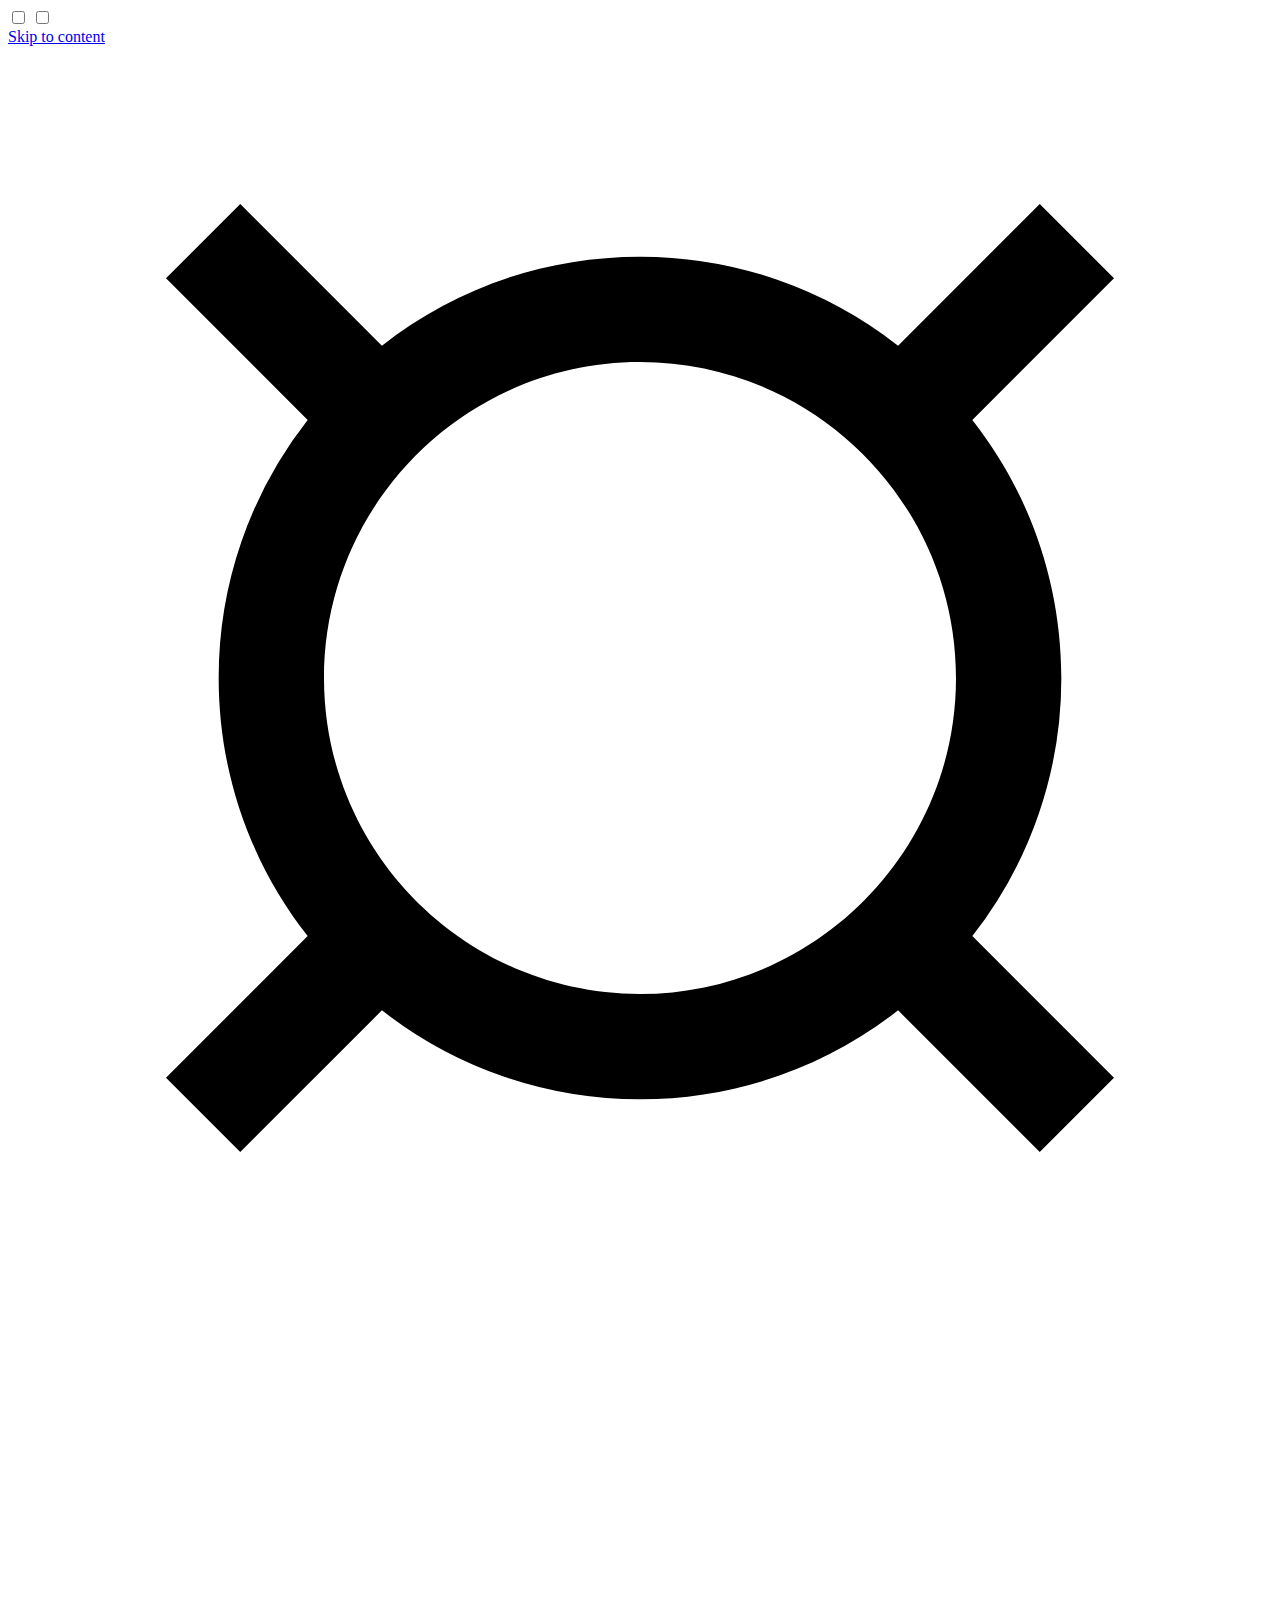
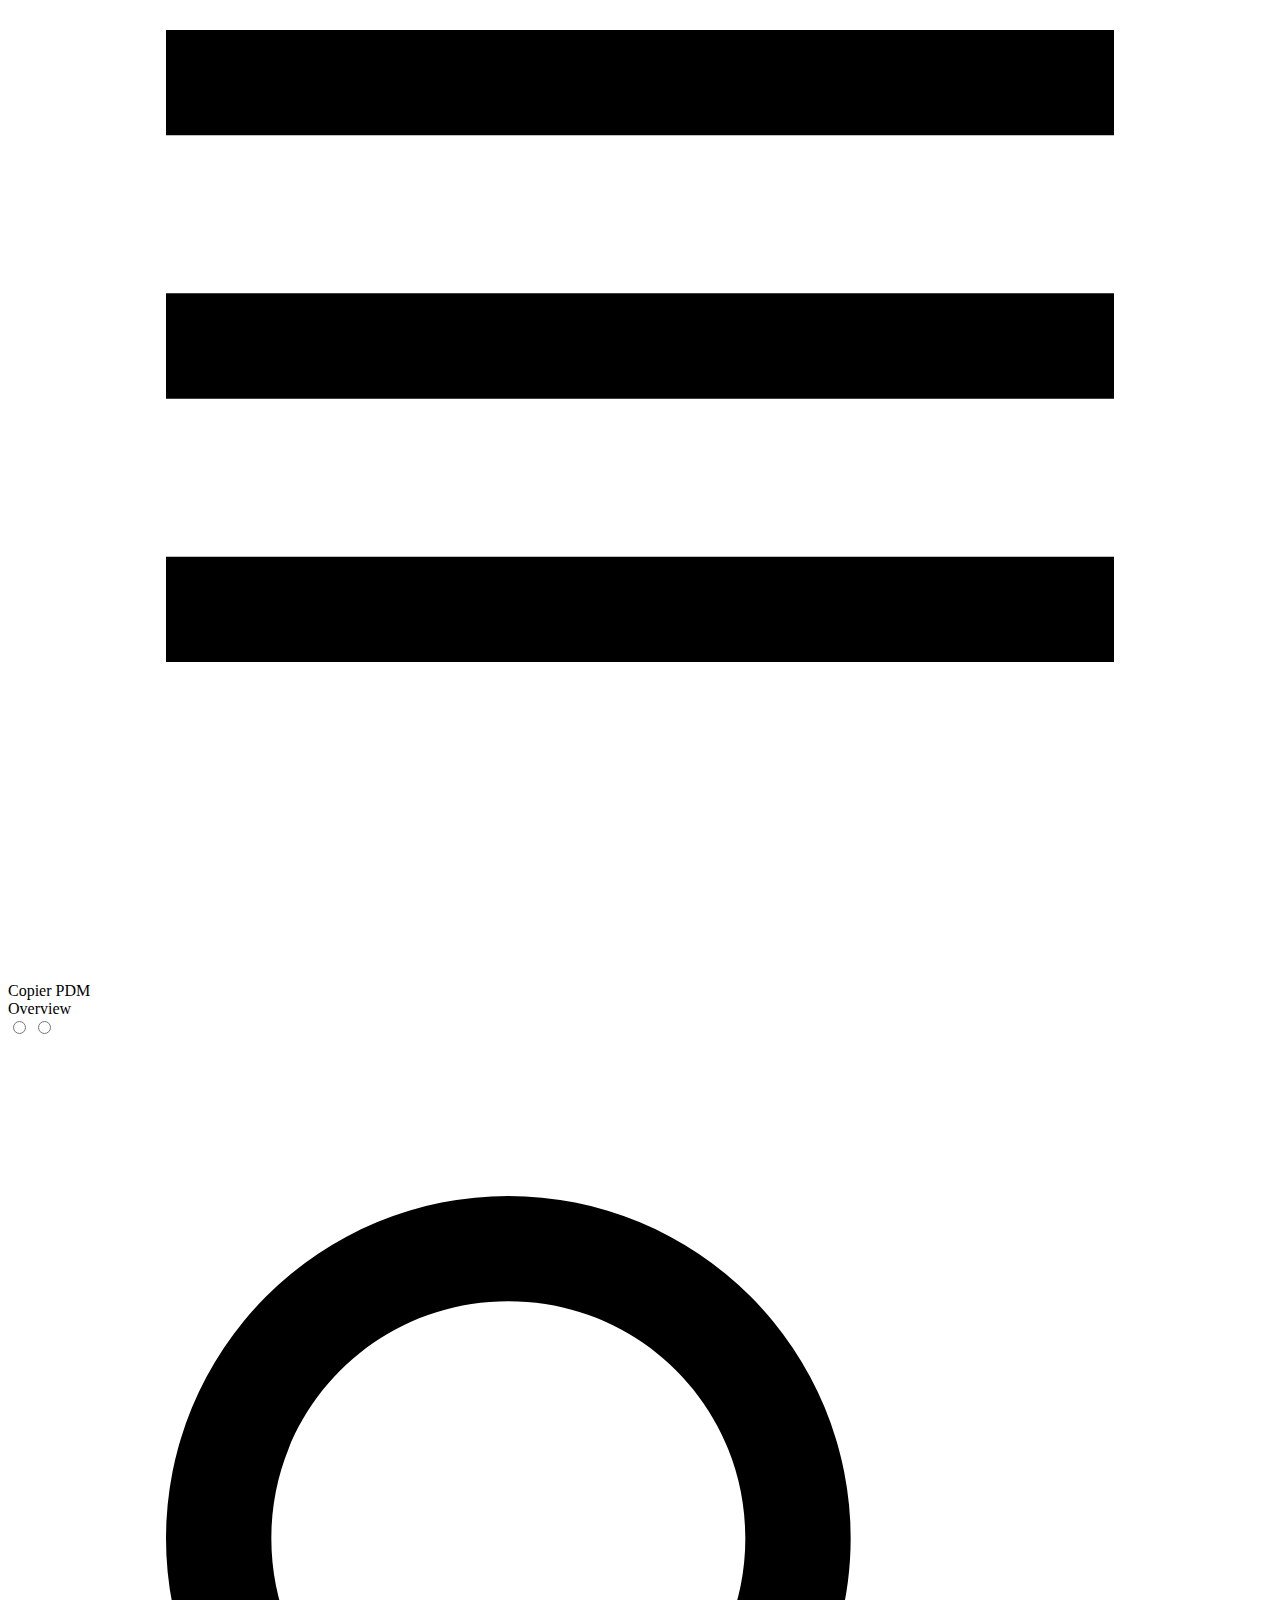
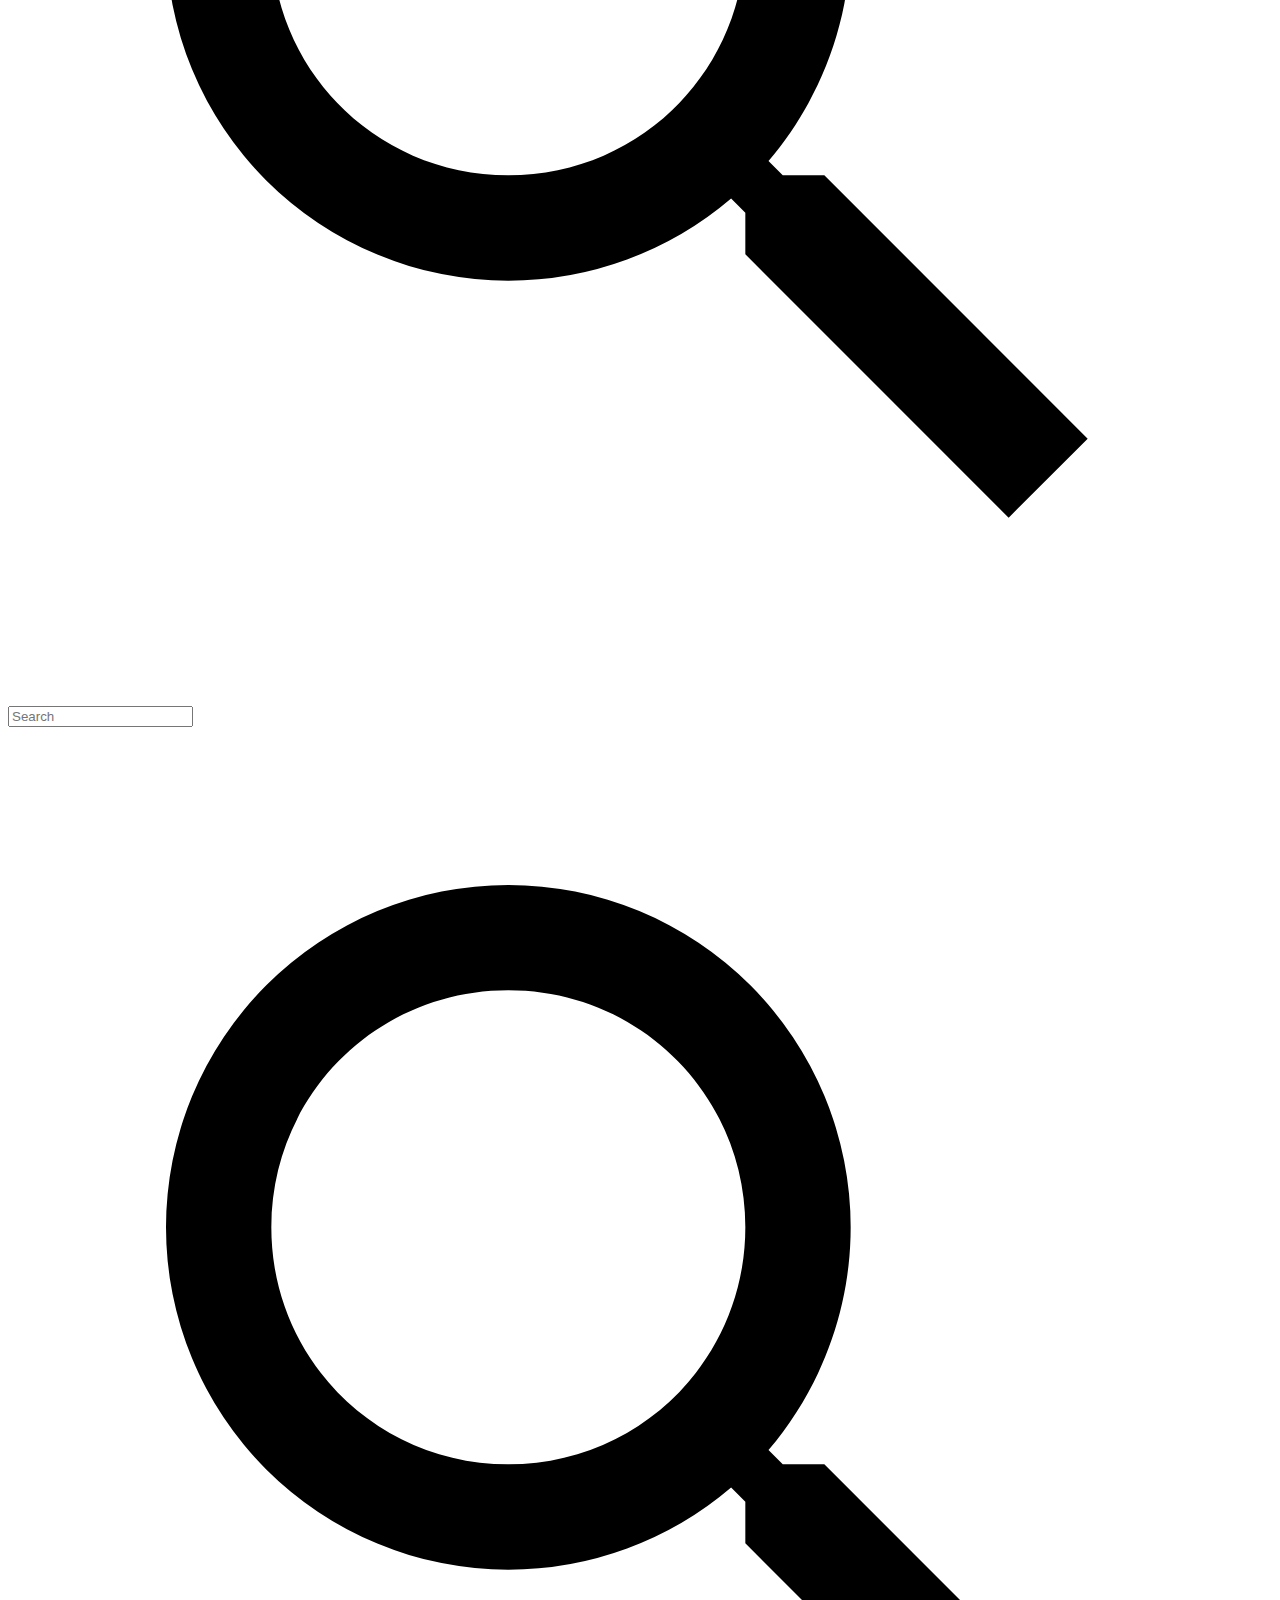
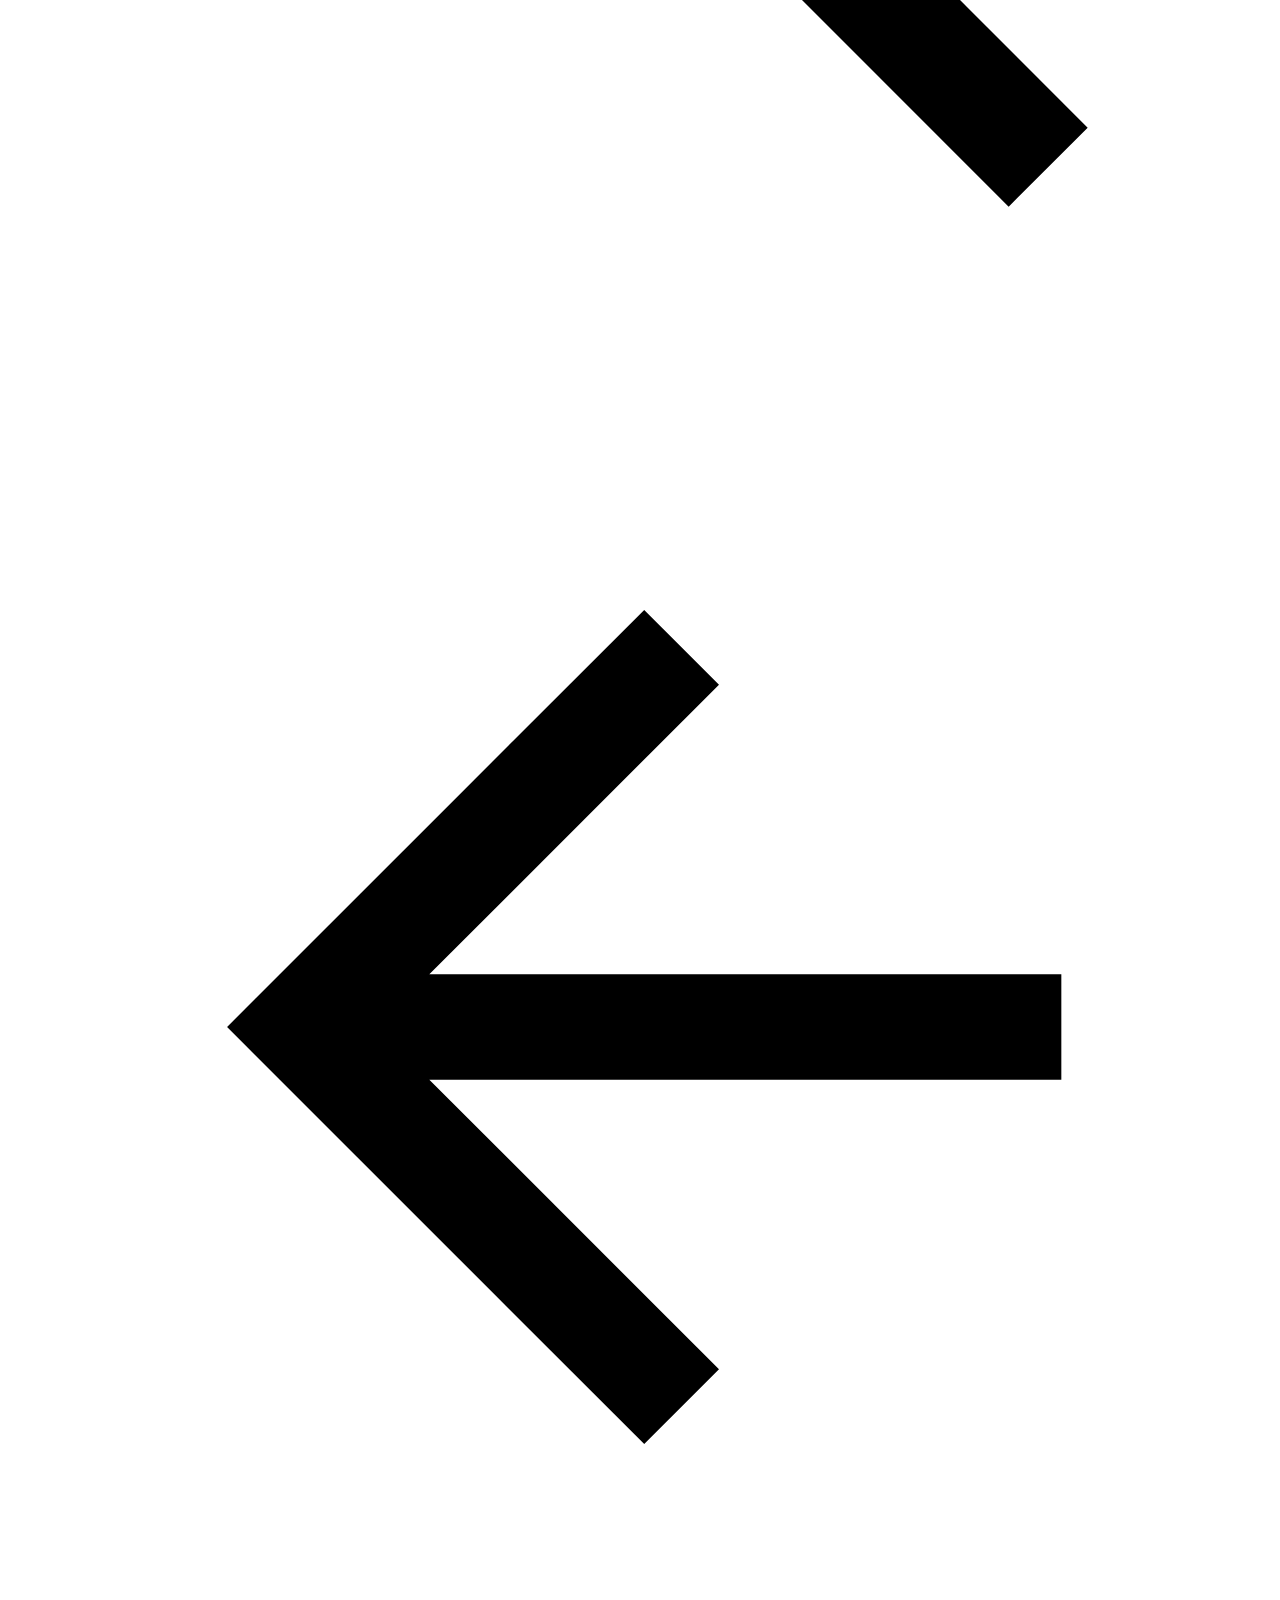
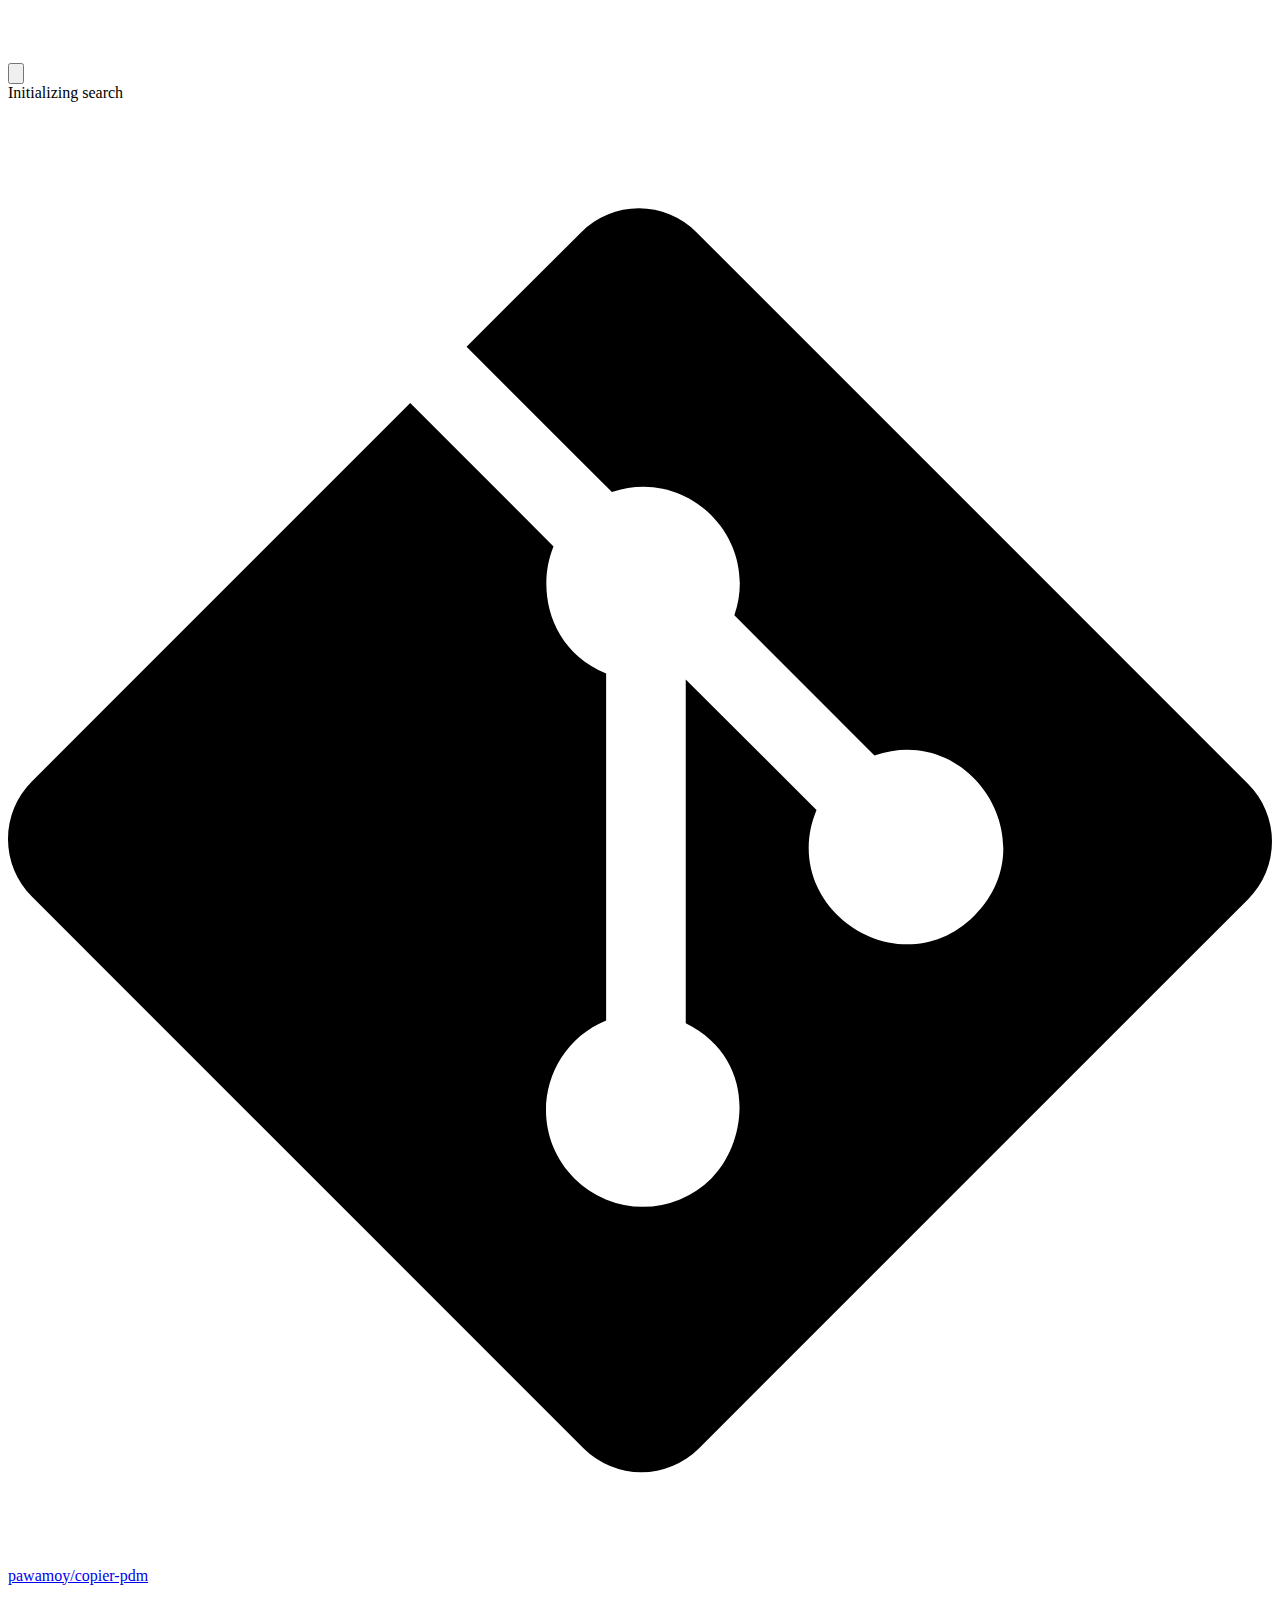
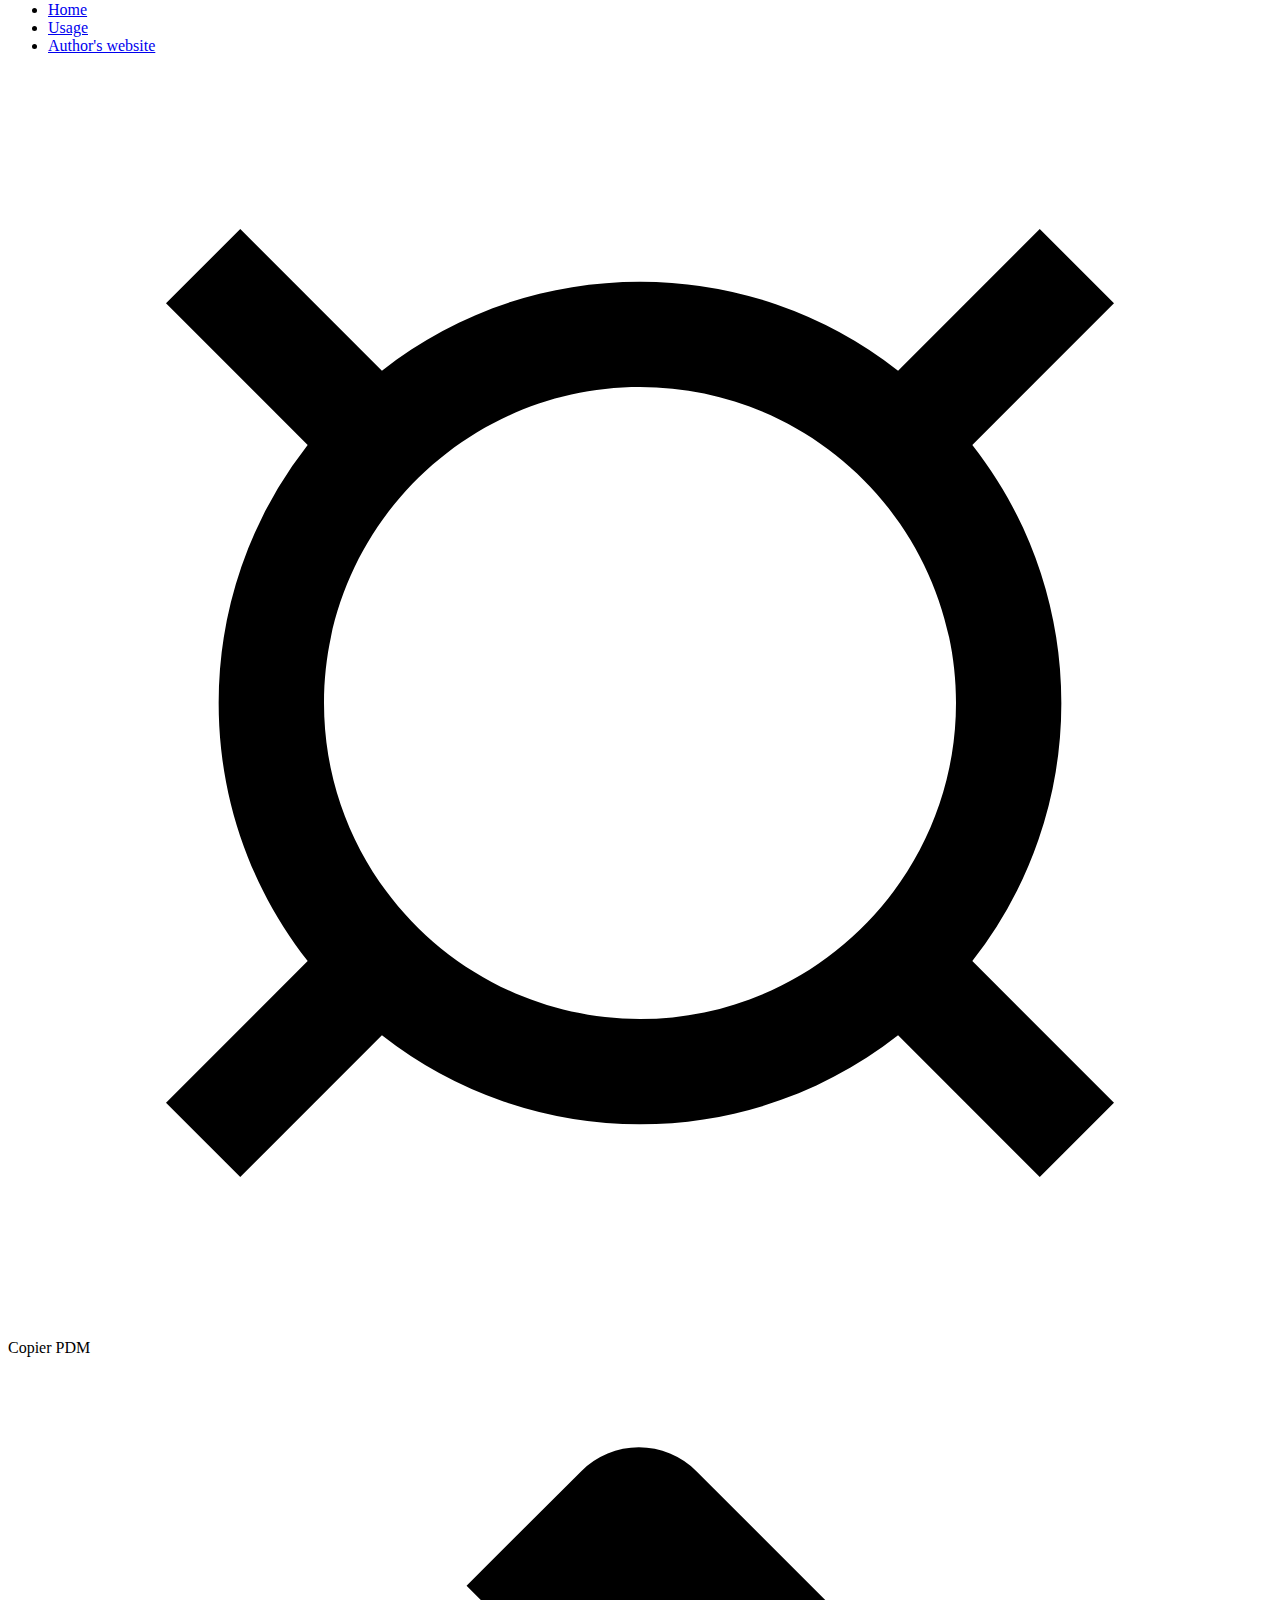
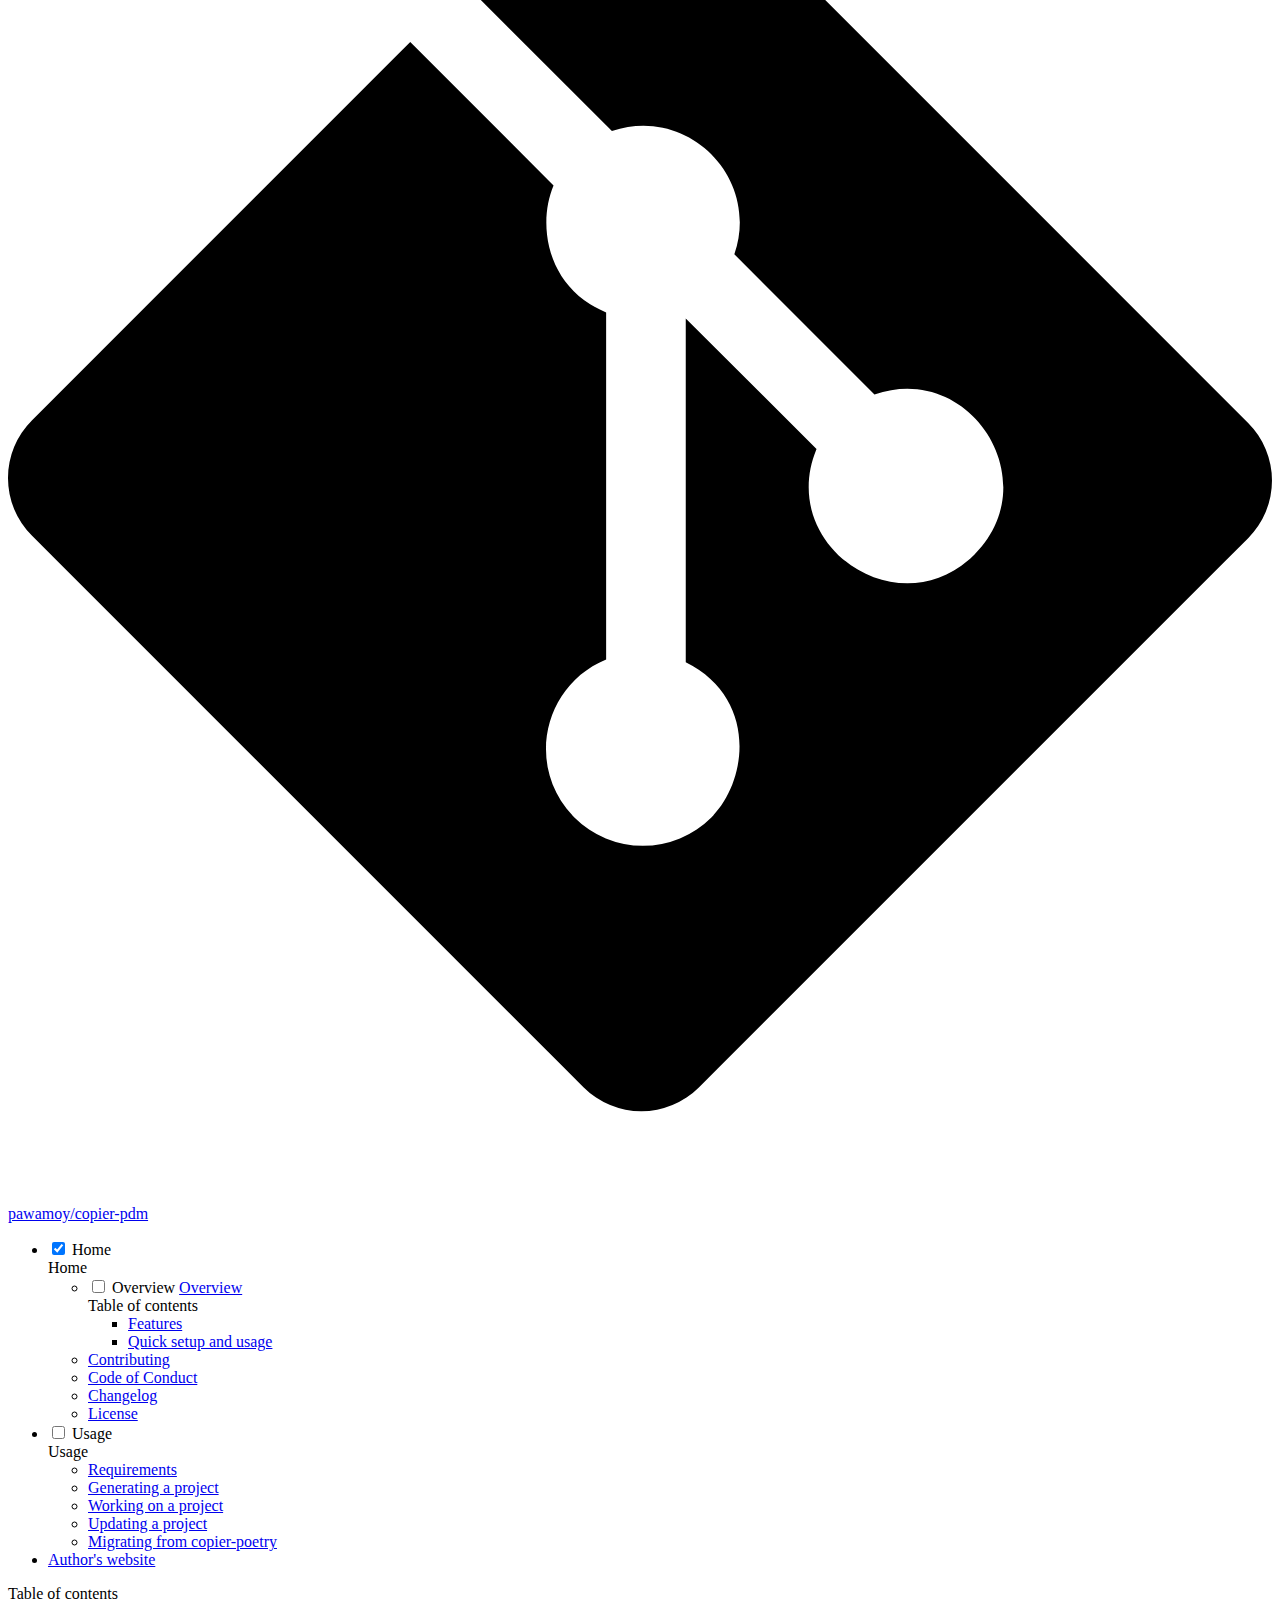
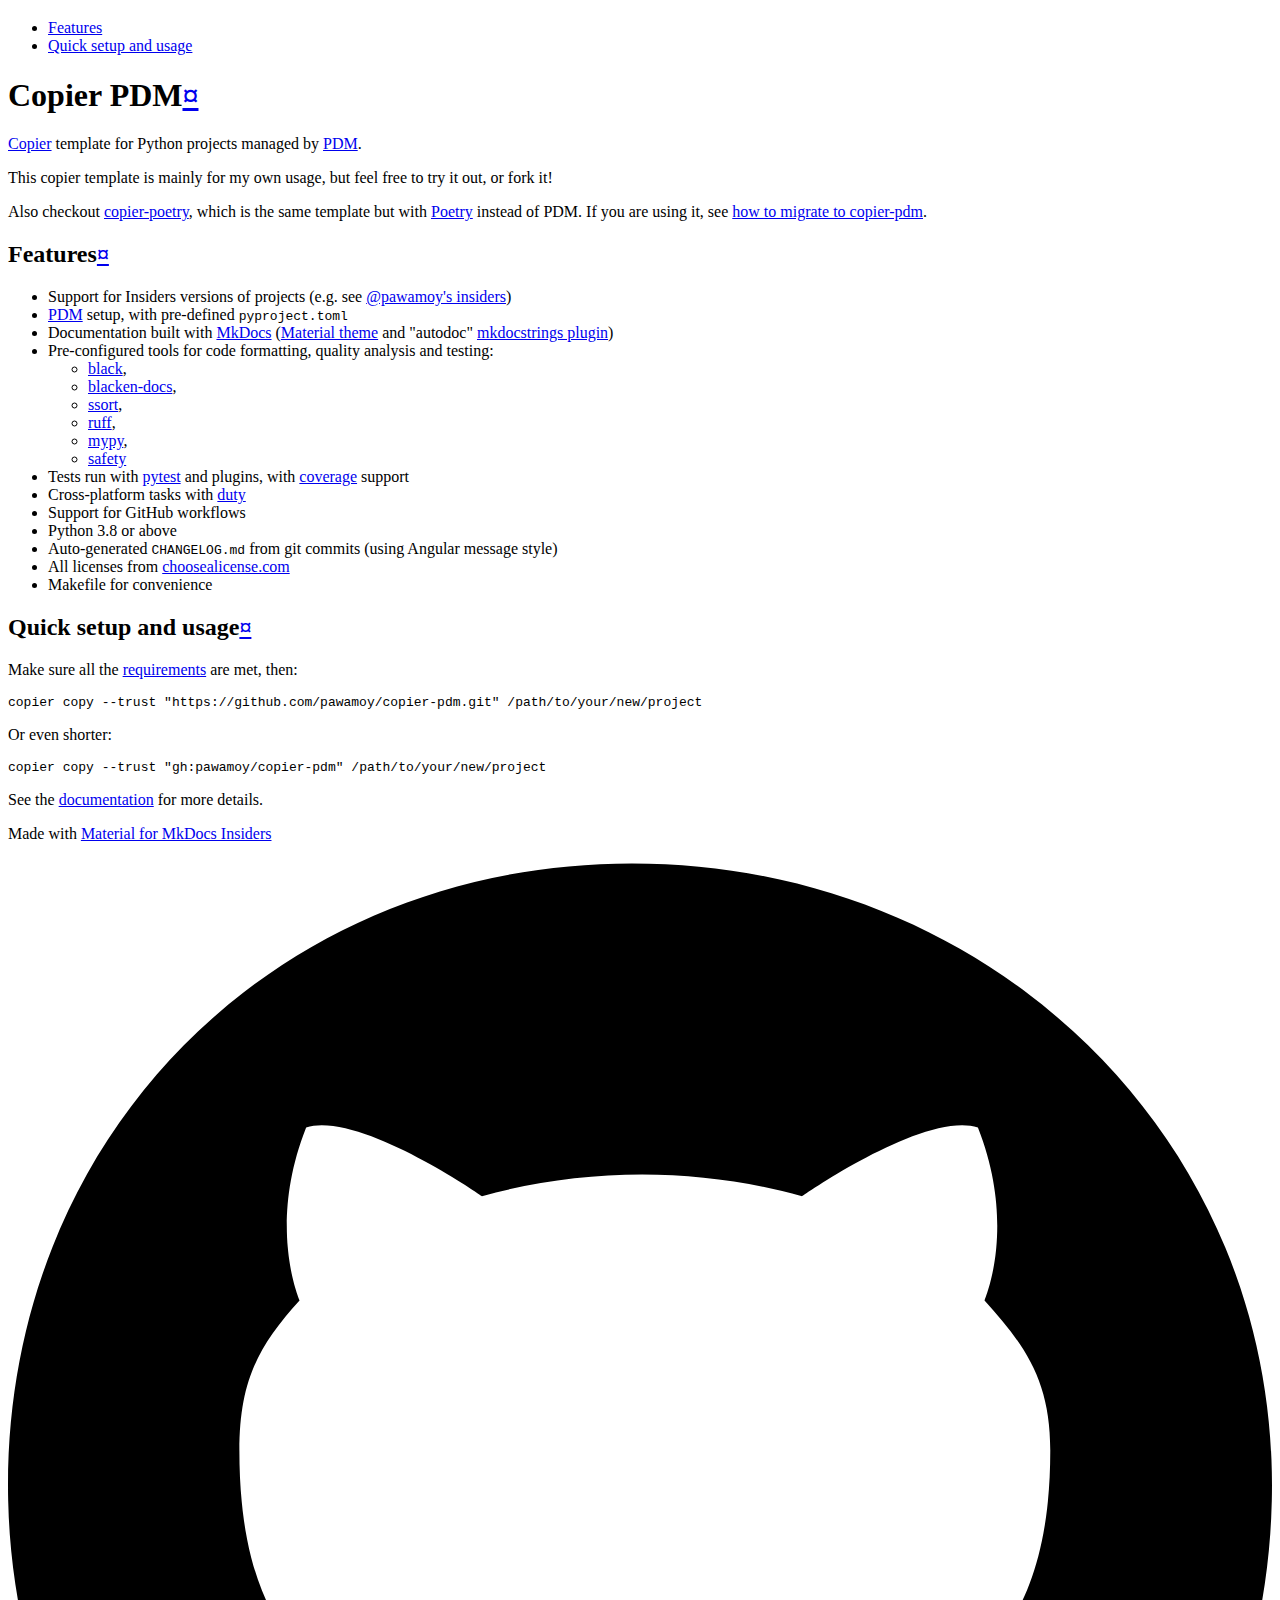
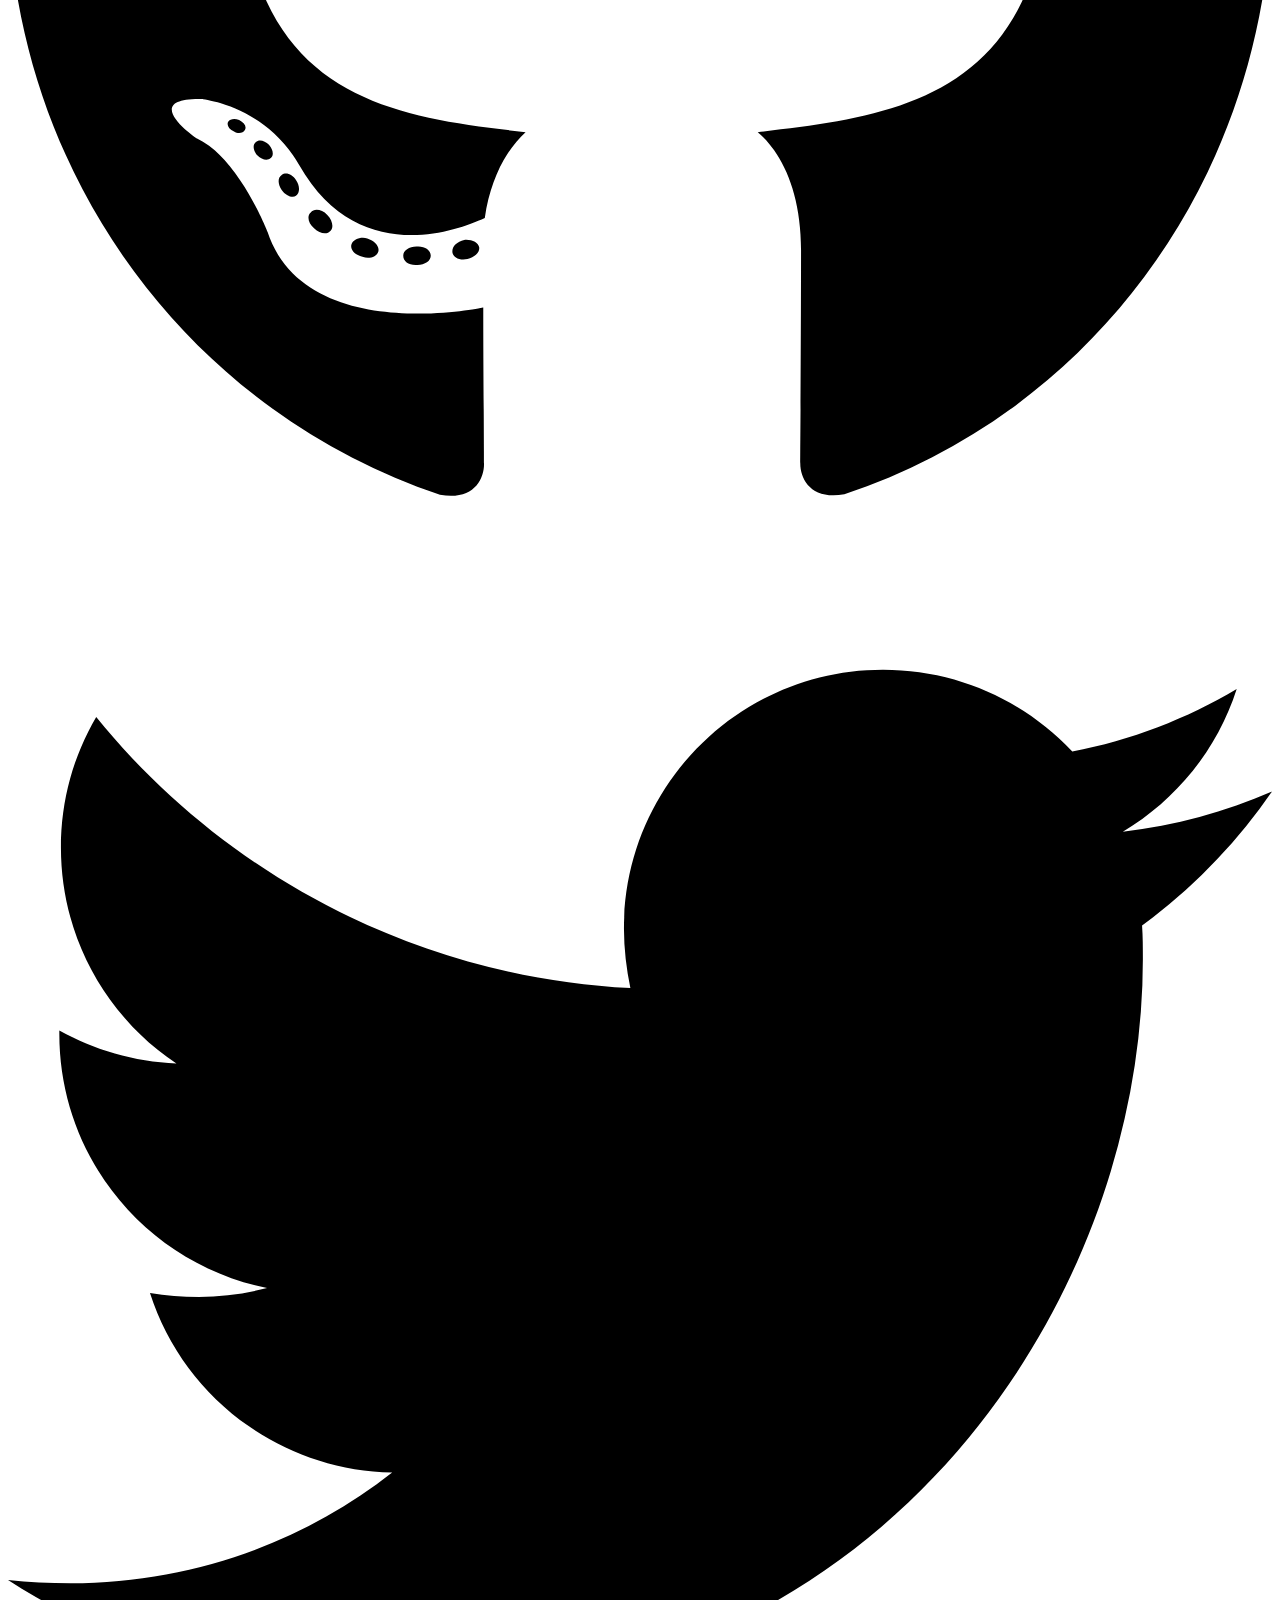
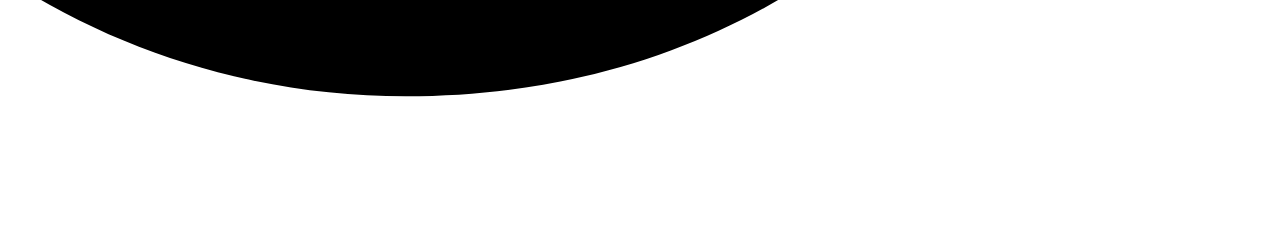
==== index.html @ 605cf37b "Deployed aea1ec0 with MkDocs version: 1.5.2" ====
<!doctype html>
<html lang="en" class="no-js">
  <head>
    
      <meta charset="utf-8">
      <meta name="viewport" content="width=device-width,initial-scale=1">
      
        <meta name="description" content="Copier template for Python projects managed by PDM.">
      
      
      
        <link rel="canonical" href="https://pawamoy.github.io/copier-pdm/">
      
      
      
        <link rel="next" href="contributing/">
      
      
        
      
      
      <link rel="icon" href="assets/images/favicon.png">
      <meta name="generator" content="mkdocs-1.5.2, mkdocs-material-9.1.18+insiders-4.36.1">
    
    
      
        <title>Overview - Copier PDM</title>
      
    
    
      <link rel="stylesheet" href="assets/stylesheets/main.cac7c1ad.min.css">
      
        
        <link rel="stylesheet" href="assets/stylesheets/palette.ecc776e4.min.css">
      
      

    
    
    
      
        
        
        <link rel="preconnect" href="https://fonts.gstatic.com" crossorigin>
        <link rel="stylesheet" href="https://fonts.googleapis.com/css?family=Roboto:300,300i,400,400i,700,700i%7CRoboto+Mono:400,400i,700,700i&display=fallback">
        <style>:root{--md-text-font:"Roboto";--md-code-font:"Roboto Mono"}</style>
      
    
    
      <link rel="stylesheet" href="css/custom.css">
    
    <script>__md_scope=new URL(".",location),__md_hash=e=>[...e].reduce((e,_)=>(e<<5)-e+_.charCodeAt(0),0),__md_get=(e,_=localStorage,t=__md_scope)=>JSON.parse(_.getItem(t.pathname+"."+e)),__md_set=(e,_,t=localStorage,a=__md_scope)=>{try{t.setItem(a.pathname+"."+e,JSON.stringify(_))}catch(e){}}</script>
    
      

    
    
  </head>
  
  
    
    
      
    
    
    
    
    <body dir="ltr" data-md-color-scheme="default" data-md-color-primary="teal" data-md-color-accent="purple">
  
    
    <input class="md-toggle" data-md-toggle="drawer" type="checkbox" id="__drawer" autocomplete="off">
    <input class="md-toggle" data-md-toggle="search" type="checkbox" id="__search" autocomplete="off">
    <label class="md-overlay" for="__drawer"></label>
    <div data-md-component="skip">
      
        
        <a href="#copier-pdm" class="md-skip">
          Skip to content
        </a>
      
    </div>
    <div data-md-component="announce">
      
    </div>
    
    
      

<header class="md-header" data-md-component="header">
  <nav class="md-header__inner md-grid" aria-label="Header">
    <a href="." title="Copier PDM" class="md-header__button md-logo" aria-label="Copier PDM" data-md-component="logo">
      
  
  <svg xmlns="http://www.w3.org/2000/svg" viewBox="0 0 24 24"><path d="M4.41 3 3 4.41 5.69 7.1A7.924 7.924 0 0 0 4 12c0 1.85.63 3.55 1.69 4.9L3 19.59 4.41 21l2.69-2.69A7.924 7.924 0 0 0 12 20c1.85 0 3.55-.63 4.9-1.69L19.59 21 21 19.59l-2.69-2.69A7.924 7.924 0 0 0 20 12c0-1.85-.63-3.55-1.69-4.9L21 4.41 19.59 3 16.9 5.69A7.924 7.924 0 0 0 12 4c-1.85 0-3.55.63-4.9 1.69L4.41 3M12 6c3.31 0 6 2.69 6 6s-2.69 6-6 6-6-2.69-6-6 2.69-6 6-6Z"/></svg>

    </a>
    <label class="md-header__button md-icon" for="__drawer">
      <svg xmlns="http://www.w3.org/2000/svg" viewBox="0 0 24 24"><path d="M3 6h18v2H3V6m0 5h18v2H3v-2m0 5h18v2H3v-2Z"/></svg>
    </label>
    <div class="md-header__title" data-md-component="header-title">
      <div class="md-header__ellipsis">
        <div class="md-header__topic">
          <span class="md-ellipsis">
            Copier PDM
          </span>
        </div>
        <div class="md-header__topic" data-md-component="header-topic">
          <span class="md-ellipsis">
            
              Overview
            
          </span>
        </div>
      </div>
    </div>
    
      
        <form class="md-header__option" data-md-component="palette">
          
            
            
            
            <input class="md-option" data-md-color-media="(prefers-color-scheme: light)" data-md-color-scheme="default" data-md-color-primary="teal" data-md-color-accent="purple"  aria-label="Switch to dark mode"  type="radio" name="__palette" id="__palette_0">
            
              <label class="md-header__button md-icon" title="Switch to dark mode" for="__palette_1" hidden>
                <svg xmlns="http://www.w3.org/2000/svg" viewBox="0 0 24 24"><path d="M12 7a5 5 0 0 1 5 5 5 5 0 0 1-5 5 5 5 0 0 1-5-5 5 5 0 0 1 5-5m0 2a3 3 0 0 0-3 3 3 3 0 0 0 3 3 3 3 0 0 0 3-3 3 3 0 0 0-3-3m0-7 2.39 3.42C13.65 5.15 12.84 5 12 5c-.84 0-1.65.15-2.39.42L12 2M3.34 7l4.16-.35A7.2 7.2 0 0 0 5.94 8.5c-.44.74-.69 1.5-.83 2.29L3.34 7m.02 10 1.76-3.77a7.131 7.131 0 0 0 2.38 4.14L3.36 17M20.65 7l-1.77 3.79a7.023 7.023 0 0 0-2.38-4.15l4.15.36m-.01 10-4.14.36c.59-.51 1.12-1.14 1.54-1.86.42-.73.69-1.5.83-2.29L20.64 17M12 22l-2.41-3.44c.74.27 1.55.44 2.41.44.82 0 1.63-.17 2.37-.44L12 22Z"/></svg>
              </label>
            
          
            
            
            
            <input class="md-option" data-md-color-media="(prefers-color-scheme: dark)" data-md-color-scheme="slate" data-md-color-primary="black" data-md-color-accent="lime"  aria-label="Switch to light mode"  type="radio" name="__palette" id="__palette_1">
            
              <label class="md-header__button md-icon" title="Switch to light mode" for="__palette_0" hidden>
                <svg xmlns="http://www.w3.org/2000/svg" viewBox="0 0 24 24"><path d="m17.75 4.09-2.53 1.94.91 3.06-2.63-1.81-2.63 1.81.91-3.06-2.53-1.94L12.44 4l1.06-3 1.06 3 3.19.09m3.5 6.91-1.64 1.25.59 1.98-1.7-1.17-1.7 1.17.59-1.98L15.75 11l2.06-.05L18.5 9l.69 1.95 2.06.05m-2.28 4.95c.83-.08 1.72 1.1 1.19 1.85-.32.45-.66.87-1.08 1.27C15.17 23 8.84 23 4.94 19.07c-3.91-3.9-3.91-10.24 0-14.14.4-.4.82-.76 1.27-1.08.75-.53 1.93.36 1.85 1.19-.27 2.86.69 5.83 2.89 8.02a9.96 9.96 0 0 0 8.02 2.89m-1.64 2.02a12.08 12.08 0 0 1-7.8-3.47c-2.17-2.19-3.33-5-3.49-7.82-2.81 3.14-2.7 7.96.31 10.98 3.02 3.01 7.84 3.12 10.98.31Z"/></svg>
              </label>
            
          
        </form>
      
    
    
      <script>var media,input,key,value,palette=__md_get("__palette");if(palette&&palette.color){"(prefers-color-scheme)"===palette.color.media&&(media=matchMedia("(prefers-color-scheme: light)"),input=document.querySelector(media.matches?"[data-md-color-media='(prefers-color-scheme: light)']":"[data-md-color-media='(prefers-color-scheme: dark)']"),palette.color.media=input.getAttribute("data-md-color-media"),palette.color.scheme=input.getAttribute("data-md-color-scheme"),palette.color.primary=input.getAttribute("data-md-color-primary"),palette.color.accent=input.getAttribute("data-md-color-accent"));for([key,value]of Object.entries(palette.color))document.body.setAttribute("data-md-color-"+key,value)}</script>
    
    
    
      <label class="md-header__button md-icon" for="__search">
        <svg xmlns="http://www.w3.org/2000/svg" viewBox="0 0 24 24"><path d="M9.5 3A6.5 6.5 0 0 1 16 9.5c0 1.61-.59 3.09-1.56 4.23l.27.27h.79l5 5-1.5 1.5-5-5v-.79l-.27-.27A6.516 6.516 0 0 1 9.5 16 6.5 6.5 0 0 1 3 9.5 6.5 6.5 0 0 1 9.5 3m0 2C7 5 5 7 5 9.5S7 14 9.5 14 14 12 14 9.5 12 5 9.5 5Z"/></svg>
      </label>
      <div class="md-search" data-md-component="search" role="dialog">
  <label class="md-search__overlay" for="__search"></label>
  <div class="md-search__inner" role="search">
    <form class="md-search__form" name="search">
      <input type="text" class="md-search__input" name="query" aria-label="Search" placeholder="Search" autocapitalize="off" autocorrect="off" autocomplete="off" spellcheck="false" data-md-component="search-query" required>
      <label class="md-search__icon md-icon" for="__search">
        <svg xmlns="http://www.w3.org/2000/svg" viewBox="0 0 24 24"><path d="M9.5 3A6.5 6.5 0 0 1 16 9.5c0 1.61-.59 3.09-1.56 4.23l.27.27h.79l5 5-1.5 1.5-5-5v-.79l-.27-.27A6.516 6.516 0 0 1 9.5 16 6.5 6.5 0 0 1 3 9.5 6.5 6.5 0 0 1 9.5 3m0 2C7 5 5 7 5 9.5S7 14 9.5 14 14 12 14 9.5 12 5 9.5 5Z"/></svg>
        <svg xmlns="http://www.w3.org/2000/svg" viewBox="0 0 24 24"><path d="M20 11v2H8l5.5 5.5-1.42 1.42L4.16 12l7.92-7.92L13.5 5.5 8 11h12Z"/></svg>
      </label>
      <nav class="md-search__options" aria-label="Search">
        
        <button type="reset" class="md-search__icon md-icon" title="Clear" aria-label="Clear" tabindex="-1">
          <svg xmlns="http://www.w3.org/2000/svg" viewBox="0 0 24 24"><path d="M19 6.41 17.59 5 12 10.59 6.41 5 5 6.41 10.59 12 5 17.59 6.41 19 12 13.41 17.59 19 19 17.59 13.41 12 19 6.41Z"/></svg>
        </button>
      </nav>
      
    </form>
    <div class="md-search__output">
      <div class="md-search__scrollwrap" data-md-scrollfix>
        <div class="md-search-result" data-md-component="search-result">
          <div class="md-search-result__meta">
            Initializing search
          </div>
          <ol class="md-search-result__list" role="presentation"></ol>
        </div>
      </div>
    </div>
  </div>
</div>
    
    
      <div class="md-header__source">
        <a href="https://github.com/pawamoy/copier-pdm" title="Go to repository" class="md-source" data-md-component="source">
  <div class="md-source__icon md-icon">
    
    <svg xmlns="http://www.w3.org/2000/svg" viewBox="0 0 448 512"><!--! Font Awesome Free 6.4.0 by @fontawesome - https://fontawesome.com License - https://fontawesome.com/license/free (Icons: CC BY 4.0, Fonts: SIL OFL 1.1, Code: MIT License) Copyright 2023 Fonticons, Inc.--><path d="M439.55 236.05 244 40.45a28.87 28.87 0 0 0-40.81 0l-40.66 40.63 51.52 51.52c27.06-9.14 52.68 16.77 43.39 43.68l49.66 49.66c34.23-11.8 61.18 31 35.47 56.69-26.49 26.49-70.21-2.87-56-37.34L240.22 199v121.85c25.3 12.54 22.26 41.85 9.08 55a34.34 34.34 0 0 1-48.55 0c-17.57-17.6-11.07-46.91 11.25-56v-123c-20.8-8.51-24.6-30.74-18.64-45L142.57 101 8.45 235.14a28.86 28.86 0 0 0 0 40.81l195.61 195.6a28.86 28.86 0 0 0 40.8 0l194.69-194.69a28.86 28.86 0 0 0 0-40.81z"/></svg>
  </div>
  <div class="md-source__repository">
    pawamoy/copier-pdm
  </div>
</a>
      </div>
    
  </nav>
  
</header>
    
    <div class="md-container" data-md-component="container">
      
      
        
          
            
<nav class="md-tabs" aria-label="Tabs" data-md-component="tabs">
  <div class="md-grid">
    <ul class="md-tabs__list">
      
        
  
  
    
  
  
    
    
      <li class="md-tabs__item">
        <a href="." class="md-tabs__link md-tabs__link--active">
          
  
  Home

        </a>
      </li>
    
  

      
        
  
  
  
    
    
      <li class="md-tabs__item">
        <a href="requirements/" class="md-tabs__link">
          
  
  Usage

        </a>
      </li>
    
  

      
        
  
  
  
    <li class="md-tabs__item">
      <a href="https://pawamoy.github.io/" class="md-tabs__link">
        
  
    
  
  Author's website

      </a>
    </li>
  

      
    </ul>
  </div>
</nav>
          
        
      
      <main class="md-main" data-md-component="main">
        <div class="md-main__inner md-grid">
          
            
              
              <div class="md-sidebar md-sidebar--primary" data-md-component="sidebar" data-md-type="navigation" >
                <div class="md-sidebar__scrollwrap">
                  <div class="md-sidebar__inner">
                    


  


<nav class="md-nav md-nav--primary md-nav--lifted" aria-label="Navigation" data-md-level="0">
  <label class="md-nav__title" for="__drawer">
    <a href="." title="Copier PDM" class="md-nav__button md-logo" aria-label="Copier PDM" data-md-component="logo">
      
  
  <svg xmlns="http://www.w3.org/2000/svg" viewBox="0 0 24 24"><path d="M4.41 3 3 4.41 5.69 7.1A7.924 7.924 0 0 0 4 12c0 1.85.63 3.55 1.69 4.9L3 19.59 4.41 21l2.69-2.69A7.924 7.924 0 0 0 12 20c1.85 0 3.55-.63 4.9-1.69L19.59 21 21 19.59l-2.69-2.69A7.924 7.924 0 0 0 20 12c0-1.85-.63-3.55-1.69-4.9L21 4.41 19.59 3 16.9 5.69A7.924 7.924 0 0 0 12 4c-1.85 0-3.55.63-4.9 1.69L4.41 3M12 6c3.31 0 6 2.69 6 6s-2.69 6-6 6-6-2.69-6-6 2.69-6 6-6Z"/></svg>

    </a>
    Copier PDM
  </label>
  
    <div class="md-nav__source">
      <a href="https://github.com/pawamoy/copier-pdm" title="Go to repository" class="md-source" data-md-component="source">
  <div class="md-source__icon md-icon">
    
    <svg xmlns="http://www.w3.org/2000/svg" viewBox="0 0 448 512"><!--! Font Awesome Free 6.4.0 by @fontawesome - https://fontawesome.com License - https://fontawesome.com/license/free (Icons: CC BY 4.0, Fonts: SIL OFL 1.1, Code: MIT License) Copyright 2023 Fonticons, Inc.--><path d="M439.55 236.05 244 40.45a28.87 28.87 0 0 0-40.81 0l-40.66 40.63 51.52 51.52c27.06-9.14 52.68 16.77 43.39 43.68l49.66 49.66c34.23-11.8 61.18 31 35.47 56.69-26.49 26.49-70.21-2.87-56-37.34L240.22 199v121.85c25.3 12.54 22.26 41.85 9.08 55a34.34 34.34 0 0 1-48.55 0c-17.57-17.6-11.07-46.91 11.25-56v-123c-20.8-8.51-24.6-30.74-18.64-45L142.57 101 8.45 235.14a28.86 28.86 0 0 0 0 40.81l195.61 195.6a28.86 28.86 0 0 0 40.8 0l194.69-194.69a28.86 28.86 0 0 0 0-40.81z"/></svg>
  </div>
  <div class="md-source__repository">
    pawamoy/copier-pdm
  </div>
</a>
    </div>
  
  <ul class="md-nav__list" data-md-scrollfix>
    
      
      
  
  
    
  
  
    
    
    
    <li class="md-nav__item md-nav__item--active md-nav__item--nested">
      
        
        
        
        
        <input class="md-nav__toggle md-toggle " type="checkbox" id="__nav_1" checked>
        
          <label class="md-nav__link" for="__nav_1" id="__nav_1_label" tabindex="0">
            
  
  <span class="md-ellipsis">
    
  
    Home
  

    
  </span>
  
  

            <span class="md-nav__icon md-icon"></span>
          </label>
        
        <nav class="md-nav" data-md-level="1" aria-labelledby="__nav_1_label" aria-expanded="true">
          <label class="md-nav__title" for="__nav_1">
            <span class="md-nav__icon md-icon"></span>
            
  
    Home
  

          </label>
          <ul class="md-nav__list" data-md-scrollfix>
            
              
                
  
  
    
  
  
    <li class="md-nav__item md-nav__item--active">
      
      <input class="md-nav__toggle md-toggle" type="checkbox" id="__toc">
      
      
        
      
      
        <label class="md-nav__link md-nav__link--active" for="__toc">
          
  
  <span class="md-ellipsis">
    
  
    Overview
  

    
  </span>
  
  

          <span class="md-nav__icon md-icon"></span>
        </label>
      
      <a href="." class="md-nav__link md-nav__link--active">
        
  
  <span class="md-ellipsis">
    
  
    Overview
  

    
  </span>
  
  

      </a>
      
        

<nav class="md-nav md-nav--secondary" aria-label="Table of contents">
  
  
  
    
  
  
    <label class="md-nav__title" for="__toc">
      <span class="md-nav__icon md-icon"></span>
      Table of contents
    </label>
    <ul class="md-nav__list" data-md-component="toc" data-md-scrollfix>
      
        <li class="md-nav__item">
  <a href="#features" class="md-nav__link">
    <span class="md-ellipsis">
      
        Features
      
    </span>
  </a>
  
</li>
      
        <li class="md-nav__item">
  <a href="#quick-setup-and-usage" class="md-nav__link">
    <span class="md-ellipsis">
      
        Quick setup and usage
      
    </span>
  </a>
  
</li>
      
    </ul>
  
</nav>
      
    </li>
  

              
            
              
                
  
  
  
    <li class="md-nav__item">
      <a href="contributing/" class="md-nav__link">
        
  
  <span class="md-ellipsis">
    
  
    Contributing
  

    
  </span>
  
  

      </a>
    </li>
  

              
            
              
                
  
  
  
    <li class="md-nav__item">
      <a href="code_of_conduct/" class="md-nav__link">
        
  
  <span class="md-ellipsis">
    
  
    Code of Conduct
  

    
  </span>
  
  

      </a>
    </li>
  

              
            
              
                
  
  
  
    <li class="md-nav__item">
      <a href="changelog/" class="md-nav__link">
        
  
  <span class="md-ellipsis">
    
  
    Changelog
  

    
  </span>
  
  

      </a>
    </li>
  

              
            
              
                
  
  
  
    <li class="md-nav__item">
      <a href="license/" class="md-nav__link">
        
  
  <span class="md-ellipsis">
    
  
    License
  

    
  </span>
  
  

      </a>
    </li>
  

              
            
          </ul>
        </nav>
      
    </li>
  

    
      
      
  
  
  
    
    
    
    <li class="md-nav__item md-nav__item--nested">
      
        
        
        
        
        <input class="md-nav__toggle md-toggle " type="checkbox" id="__nav_2" >
        
          <label class="md-nav__link" for="__nav_2" id="__nav_2_label" tabindex="0">
            
  
  <span class="md-ellipsis">
    
  
    Usage
  

    
  </span>
  
  

            <span class="md-nav__icon md-icon"></span>
          </label>
        
        <nav class="md-nav" data-md-level="1" aria-labelledby="__nav_2_label" aria-expanded="false">
          <label class="md-nav__title" for="__nav_2">
            <span class="md-nav__icon md-icon"></span>
            
  
    Usage
  

          </label>
          <ul class="md-nav__list" data-md-scrollfix>
            
              
                
  
  
  
    <li class="md-nav__item">
      <a href="requirements/" class="md-nav__link">
        
  
  <span class="md-ellipsis">
    
  
    Requirements
  

    
  </span>
  
  

      </a>
    </li>
  

              
            
              
                
  
  
  
    <li class="md-nav__item">
      <a href="generate/" class="md-nav__link">
        
  
  <span class="md-ellipsis">
    
  
    Generating a project
  

    
  </span>
  
  

      </a>
    </li>
  

              
            
              
                
  
  
  
    <li class="md-nav__item">
      <a href="work/" class="md-nav__link">
        
  
  <span class="md-ellipsis">
    
  
    Working on a project
  

    
  </span>
  
  

      </a>
    </li>
  

              
            
              
                
  
  
  
    <li class="md-nav__item">
      <a href="update/" class="md-nav__link">
        
  
  <span class="md-ellipsis">
    
  
    Updating a project
  

    
  </span>
  
  

      </a>
    </li>
  

              
            
              
                
  
  
  
    <li class="md-nav__item">
      <a href="migrate/" class="md-nav__link">
        
  
  <span class="md-ellipsis">
    
  
    Migrating from copier-poetry
  

    
  </span>
  
  

      </a>
    </li>
  

              
            
          </ul>
        </nav>
      
    </li>
  

    
      
      
  
  
  
    <li class="md-nav__item">
      <a href="https://pawamoy.github.io/" class="md-nav__link">
        
  
  <span class="md-ellipsis">
    
  
    Author's website
  

    
  </span>
  
  

      </a>
    </li>
  

    
  </ul>
</nav>
                  </div>
                </div>
              </div>
            
            
              
              <div class="md-sidebar md-sidebar--secondary" data-md-component="sidebar" data-md-type="toc" >
                <div class="md-sidebar__scrollwrap">
                  <div class="md-sidebar__inner">
                    

<nav class="md-nav md-nav--secondary" aria-label="Table of contents">
  
  
  
    
  
  
    <label class="md-nav__title" for="__toc">
      <span class="md-nav__icon md-icon"></span>
      Table of contents
    </label>
    <ul class="md-nav__list" data-md-component="toc" data-md-scrollfix>
      
        <li class="md-nav__item">
  <a href="#features" class="md-nav__link">
    <span class="md-ellipsis">
      
        Features
      
    </span>
  </a>
  
</li>
      
        <li class="md-nav__item">
  <a href="#quick-setup-and-usage" class="md-nav__link">
    <span class="md-ellipsis">
      
        Quick setup and usage
      
    </span>
  </a>
  
</li>
      
    </ul>
  
</nav>
                  </div>
                </div>
              </div>
            
          
          
            <div class="md-content" data-md-component="content">
              
              <article class="md-content__inner md-typeset">
                
                  

  
  


<h1 id="copier-pdm">Copier PDM<a class="headerlink" href="#copier-pdm" title="Permanent link">¤</a></h1>
<p><a href="https://github.com/copier-org/copier">Copier</a> template
for Python projects managed by <a href="https://github.com/pdm-project/pdm">PDM</a>.</p>
<p>This copier template is mainly for my own usage,
but feel free to try it out, or fork it!</p>
<p>Also checkout <a href="https://github.com/pawamoy/copier-poetry">copier-poetry</a>,
which is the same template
but with <a href="https://github.com/python-poetry/poetry">Poetry</a> instead of PDM.
If you are using it, see <a href="https://pawamoy.github.io/copier-pdm/migrate">how to migrate to copier-pdm</a>.</p>
<h2 id="features">Features<a class="headerlink" href="#features" title="Permanent link">¤</a></h2>
<ul>
<li>Support for Insiders versions of projects (e.g. see <a href="https://pawamoy.github.io/insiders/">@pawamoy's insiders</a>)</li>
<li><a href="https://github.com/pdm-project/pdm">PDM</a> setup, with pre-defined <code>pyproject.toml</code></li>
<li>Documentation built with <a href="https://github.com/mkdocs/mkdocs">MkDocs</a>
  (<a href="https://github.com/squidfunk/mkdocs-material">Material theme</a>
  and "autodoc" <a href="https://github.com/mkdocstrings/mkdocstrings">mkdocstrings plugin</a>)</li>
<li>Pre-configured tools for code formatting, quality analysis and testing:<ul>
<li><a href="https://github.com/psf/black">black</a>,</li>
<li><a href="https://github.com/adamchainz/blacken-docs">blacken-docs</a>,</li>
<li><a href="https://github.com/bwhmather/ssort">ssort</a>,</li>
<li><a href="https://github.com/charliermarsh/ruff">ruff</a>,</li>
<li><a href="https://github.com/python/mypy">mypy</a>,</li>
<li><a href="https://github.com/pyupio/safety">safety</a></li>
</ul>
</li>
<li>Tests run with <a href="https://github.com/pytest-dev/pytest">pytest</a> and plugins, with <a href="https://github.com/nedbat/coveragepy">coverage</a> support</li>
<li>Cross-platform tasks with <a href="https://github.com/pawamoy/duty">duty</a></li>
<li>Support for GitHub workflows</li>
<li>Python 3.8 or above</li>
<li>Auto-generated <code>CHANGELOG.md</code> from git commits (using Angular message style)</li>
<li>All licenses from <a href="https://choosealicense.com/appendix/">choosealicense.com</a></li>
<li>Makefile for convenience</li>
</ul>
<h2 id="quick-setup-and-usage">Quick setup and usage<a class="headerlink" href="#quick-setup-and-usage" title="Permanent link">¤</a></h2>
<p>Make sure all the
<a href="https://pawamoy.github.io/copier-pdm/requirements">requirements</a>
are met, then:</p>
<div class="highlight"><pre><span></span><code>copier<span class="w"> </span>copy<span class="w"> </span>--trust<span class="w"> </span><span class="s2">&quot;https://github.com/pawamoy/copier-pdm.git&quot;</span><span class="w"> </span>/path/to/your/new/project
</code></pre></div>
<p>Or even shorter:</p>
<div class="highlight"><pre><span></span><code>copier<span class="w"> </span>copy<span class="w"> </span>--trust<span class="w"> </span><span class="s2">&quot;gh:pawamoy/copier-pdm&quot;</span><span class="w"> </span>/path/to/your/new/project
</code></pre></div>
<p>See the <a href="https://pawamoy.github.io/copier-pdm">documentation</a>
for more details.</p>






                
              </article>
            </div>
          
          
<script>var target=document.getElementById(location.hash.slice(1));target&&target.name&&(target.checked=target.name.startsWith("__tabbed_"))</script>
        </div>
        
          <button type="button" class="md-top md-icon" data-md-component="top" hidden>
            <svg xmlns="http://www.w3.org/2000/svg" viewBox="0 0 24 24"><path d="M13 20h-2V8l-5.5 5.5-1.42-1.42L12 4.16l7.92 7.92-1.42 1.42L13 8v12Z"/></svg>
            Back to top
          </button>
        
      </main>
      
        <footer class="md-footer">
  
  <div class="md-footer-meta md-typeset">
    <div class="md-footer-meta__inner md-grid">
      <div class="md-copyright">
  
  
    Made with
    <a href="https://squidfunk.github.io/mkdocs-material/" target="_blank" rel="noopener">
      Material for MkDocs Insiders
    </a>
  
</div>
      
        <div class="md-social">
  
    
    
    
    
      
      
    
    <a href="https://github.com/pawamoy" target="_blank" rel="noopener" title="github.com" class="md-social__link">
      <svg xmlns="http://www.w3.org/2000/svg" viewBox="0 0 496 512"><!--! Font Awesome Free 6.4.0 by @fontawesome - https://fontawesome.com License - https://fontawesome.com/license/free (Icons: CC BY 4.0, Fonts: SIL OFL 1.1, Code: MIT License) Copyright 2023 Fonticons, Inc.--><path d="M165.9 397.4c0 2-2.3 3.6-5.2 3.6-3.3.3-5.6-1.3-5.6-3.6 0-2 2.3-3.6 5.2-3.6 3-.3 5.6 1.3 5.6 3.6zm-31.1-4.5c-.7 2 1.3 4.3 4.3 4.9 2.6 1 5.6 0 6.2-2s-1.3-4.3-4.3-5.2c-2.6-.7-5.5.3-6.2 2.3zm44.2-1.7c-2.9.7-4.9 2.6-4.6 4.9.3 2 2.9 3.3 5.9 2.6 2.9-.7 4.9-2.6 4.6-4.6-.3-1.9-3-3.2-5.9-2.9zM244.8 8C106.1 8 0 113.3 0 252c0 110.9 69.8 205.8 169.5 239.2 12.8 2.3 17.3-5.6 17.3-12.1 0-6.2-.3-40.4-.3-61.4 0 0-70 15-84.7-29.8 0 0-11.4-29.1-27.8-36.6 0 0-22.9-15.7 1.6-15.4 0 0 24.9 2 38.6 25.8 21.9 38.6 58.6 27.5 72.9 20.9 2.3-16 8.8-27.1 16-33.7-55.9-6.2-112.3-14.3-112.3-110.5 0-27.5 7.6-41.3 23.6-58.9-2.6-6.5-11.1-33.3 2.6-67.9 20.9-6.5 69 27 69 27 20-5.6 41.5-8.5 62.8-8.5s42.8 2.9 62.8 8.5c0 0 48.1-33.6 69-27 13.7 34.7 5.2 61.4 2.6 67.9 16 17.7 25.8 31.5 25.8 58.9 0 96.5-58.9 104.2-114.8 110.5 9.2 7.9 17 22.9 17 46.4 0 33.7-.3 75.4-.3 83.6 0 6.5 4.6 14.4 17.3 12.1C428.2 457.8 496 362.9 496 252 496 113.3 383.5 8 244.8 8zM97.2 352.9c-1.3 1-1 3.3.7 5.2 1.6 1.6 3.9 2.3 5.2 1 1.3-1 1-3.3-.7-5.2-1.6-1.6-3.9-2.3-5.2-1zm-10.8-8.1c-.7 1.3.3 2.9 2.3 3.9 1.6 1 3.6.7 4.3-.7.7-1.3-.3-2.9-2.3-3.9-2-.6-3.6-.3-4.3.7zm32.4 35.6c-1.6 1.3-1 4.3 1.3 6.2 2.3 2.3 5.2 2.6 6.5 1 1.3-1.3.7-4.3-1.3-6.2-2.2-2.3-5.2-2.6-6.5-1zm-11.4-14.7c-1.6 1-1.6 3.6 0 5.9 1.6 2.3 4.3 3.3 5.6 2.3 1.6-1.3 1.6-3.9 0-6.2-1.4-2.3-4-3.3-5.6-2z"/></svg>
    </a>
  
    
    
    
    
      
      
    
    <a href="https://twitter.com/pawamoy" target="_blank" rel="noopener" title="twitter.com" class="md-social__link">
      <svg xmlns="http://www.w3.org/2000/svg" viewBox="0 0 512 512"><!--! Font Awesome Free 6.4.0 by @fontawesome - https://fontawesome.com License - https://fontawesome.com/license/free (Icons: CC BY 4.0, Fonts: SIL OFL 1.1, Code: MIT License) Copyright 2023 Fonticons, Inc.--><path d="M459.37 151.716c.325 4.548.325 9.097.325 13.645 0 138.72-105.583 298.558-298.558 298.558-59.452 0-114.68-17.219-161.137-47.106 8.447.974 16.568 1.299 25.34 1.299 49.055 0 94.213-16.568 130.274-44.832-46.132-.975-84.792-31.188-98.112-72.772 6.498.974 12.995 1.624 19.818 1.624 9.421 0 18.843-1.3 27.614-3.573-48.081-9.747-84.143-51.98-84.143-102.985v-1.299c13.969 7.797 30.214 12.67 47.431 13.319-28.264-18.843-46.781-51.005-46.781-87.391 0-19.492 5.197-37.36 14.294-52.954 51.655 63.675 129.3 105.258 216.365 109.807-1.624-7.797-2.599-15.918-2.599-24.04 0-57.828 46.782-104.934 104.934-104.934 30.213 0 57.502 12.67 76.67 33.137 23.715-4.548 46.456-13.32 66.599-25.34-7.798 24.366-24.366 44.833-46.132 57.827 21.117-2.273 41.584-8.122 60.426-16.243-14.292 20.791-32.161 39.308-52.628 54.253z"/></svg>
    </a>
  
</div>
      
    </div>
  </div>
</footer>
      
    </div>
    <div class="md-dialog" data-md-component="dialog">
      <div class="md-dialog__inner md-typeset"></div>
    </div>
    
    <script id="__config" type="application/json">{"base": ".", "features": ["navigation.tabs", "navigation.top"], "search": "assets/javascripts/workers/search.6c7302c4.min.js", "translations": {"clipboard.copied": "Copied to clipboard", "clipboard.copy": "Copy to clipboard", "search.result.more.one": "1 more on this page", "search.result.more.other": "# more on this page", "search.result.none": "No matching documents", "search.result.one": "1 matching document", "search.result.other": "# matching documents", "search.result.placeholder": "Type to start searching", "search.result.term.missing": "Missing", "select.version": "Select version"}}</script>
    
    
      <script src="assets/javascripts/bundle.daf26eb8.min.js"></script>
      
    
  </body>
</html>
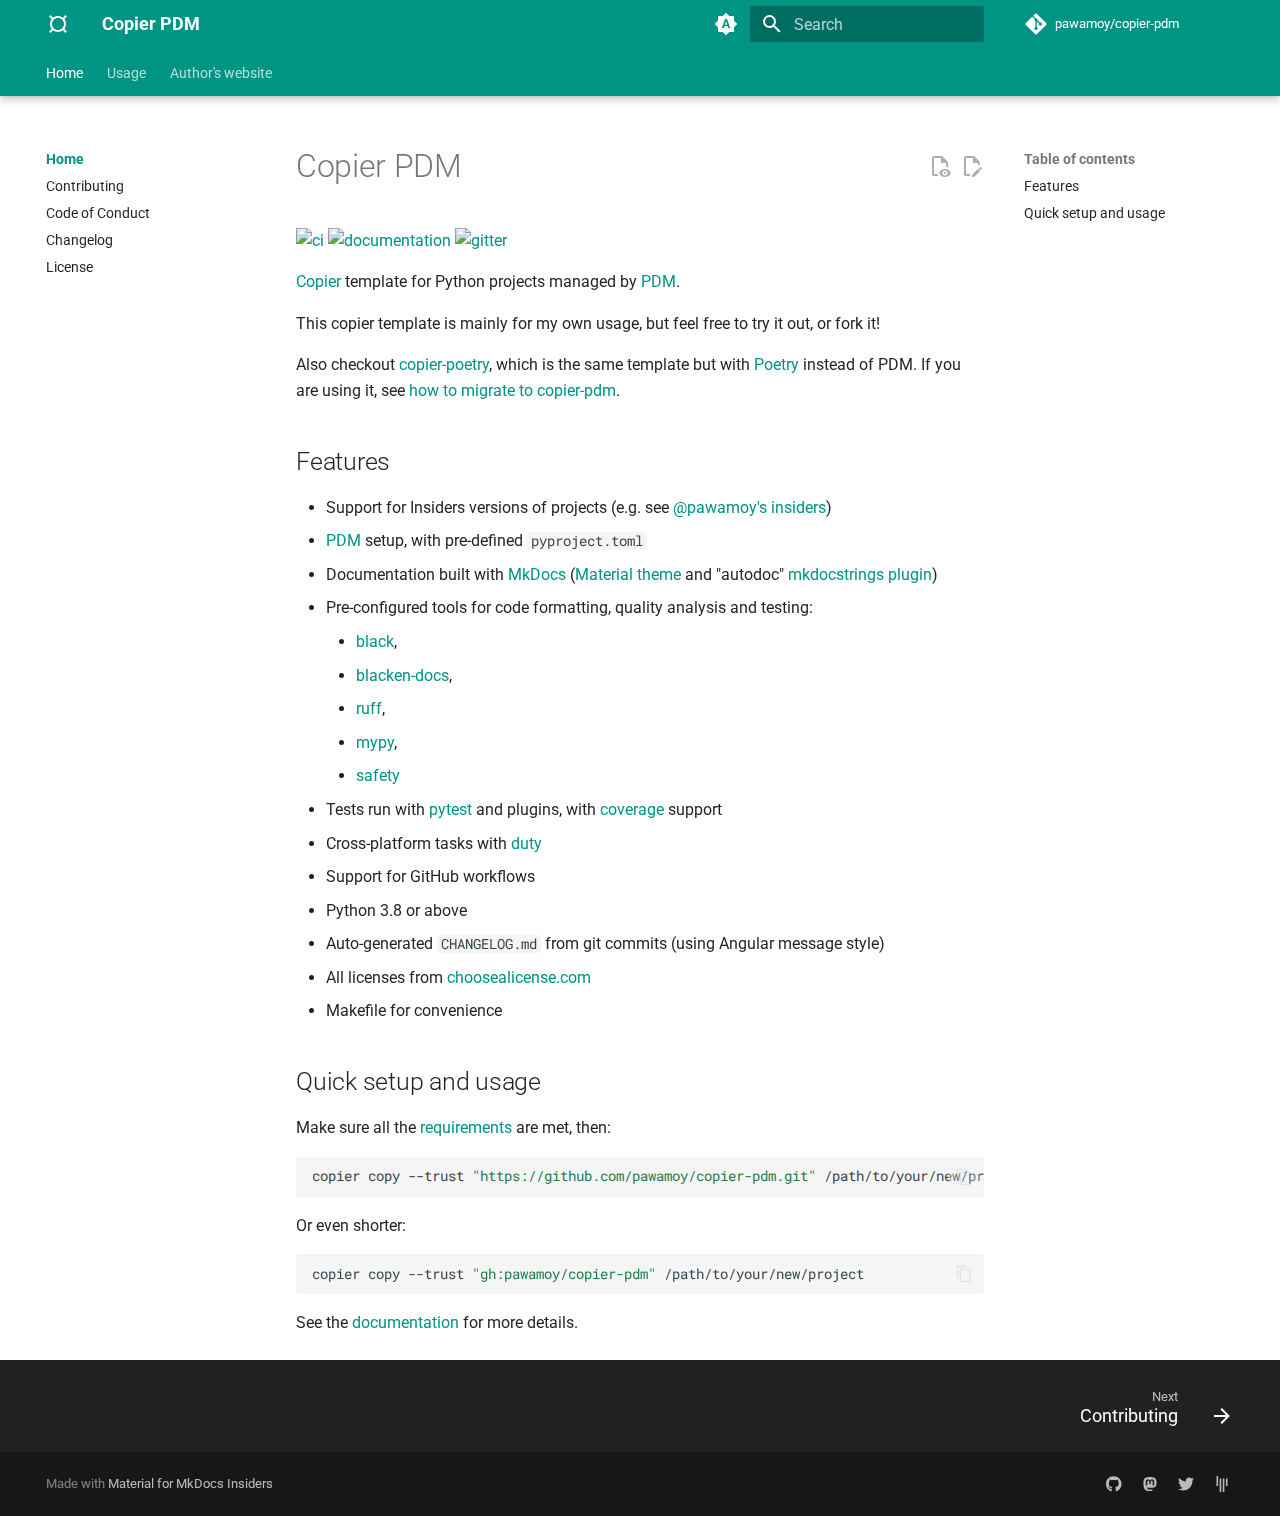
==== commit c917d3f6: "Deployed 6f5e94e with MkDocs version: 1.5.3" ====
--- a/index.html
+++ b/index.html
@@ -21,7 +21,7 @@
       
       
       <link rel="icon" href="assets/images/favicon.png">
-      <meta name="generator" content="mkdocs-1.5.2, mkdocs-material-9.1.18+insiders-4.36.1">
+      <meta name="generator" content="mkdocs-1.5.3, mkdocs-material-9.4.6+insiders-4.42.2">
     
     
       
@@ -29,14 +29,17 @@
       
     
     
-      <link rel="stylesheet" href="assets/stylesheets/main.cac7c1ad.min.css">
-      
-        
-        <link rel="stylesheet" href="assets/stylesheets/palette.ecc776e4.min.css">
-      
-      
-
-    
+      <link rel="stylesheet" href="assets/stylesheets/main.62ccb7e6.min.css">
+      
+        
+        <link rel="stylesheet" href="assets/stylesheets/palette.ab4e12ef.min.css">
+      
+      
+
+
+    
+    
+      
     
     
       
@@ -66,7 +69,7 @@
     
     
     
-    <body dir="ltr" data-md-color-scheme="default" data-md-color-primary="teal" data-md-color-accent="purple">
+    <body dir="ltr" data-md-color-scheme="default" data-md-color-primary="indigo" data-md-color-accent="indigo">
   
     
     <input class="md-toggle" data-md-toggle="drawer" type="checkbox" id="__drawer" autocomplete="off">
@@ -87,7 +90,9 @@
     
       
 
-<header class="md-header" data-md-component="header">
+  
+
+<header class="md-header md-header--shadow md-header--lifted" data-md-component="header">
   <nav class="md-header__inner md-grid" aria-label="Header">
     <a href="." title="Copier PDM" class="md-header__button md-logo" aria-label="Copier PDM" data-md-component="logo">
       
@@ -96,6 +101,7 @@
 
     </a>
     <label class="md-header__button md-icon" for="__drawer">
+      
       <svg xmlns="http://www.w3.org/2000/svg" viewBox="0 0 24 24"><path d="M3 6h18v2H3V6m0 5h18v2H3v-2m0 5h18v2H3v-2Z"/></svg>
     </label>
     <div class="md-header__title" data-md-component="header-title">
@@ -117,28 +123,38 @@
     
       
         <form class="md-header__option" data-md-component="palette">
-          
-            
-            
-            
-            <input class="md-option" data-md-color-media="(prefers-color-scheme: light)" data-md-color-scheme="default" data-md-color-primary="teal" data-md-color-accent="purple"  aria-label="Switch to dark mode"  type="radio" name="__palette" id="__palette_0">
-            
-              <label class="md-header__button md-icon" title="Switch to dark mode" for="__palette_1" hidden>
-                <svg xmlns="http://www.w3.org/2000/svg" viewBox="0 0 24 24"><path d="M12 7a5 5 0 0 1 5 5 5 5 0 0 1-5 5 5 5 0 0 1-5-5 5 5 0 0 1 5-5m0 2a3 3 0 0 0-3 3 3 3 0 0 0 3 3 3 3 0 0 0 3-3 3 3 0 0 0-3-3m0-7 2.39 3.42C13.65 5.15 12.84 5 12 5c-.84 0-1.65.15-2.39.42L12 2M3.34 7l4.16-.35A7.2 7.2 0 0 0 5.94 8.5c-.44.74-.69 1.5-.83 2.29L3.34 7m.02 10 1.76-3.77a7.131 7.131 0 0 0 2.38 4.14L3.36 17M20.65 7l-1.77 3.79a7.023 7.023 0 0 0-2.38-4.15l4.15.36m-.01 10-4.14.36c.59-.51 1.12-1.14 1.54-1.86.42-.73.69-1.5.83-2.29L20.64 17M12 22l-2.41-3.44c.74.27 1.55.44 2.41.44.82 0 1.63-.17 2.37-.44L12 22Z"/></svg>
-              </label>
-            
-          
-            
-            
-            
-            <input class="md-option" data-md-color-media="(prefers-color-scheme: dark)" data-md-color-scheme="slate" data-md-color-primary="black" data-md-color-accent="lime"  aria-label="Switch to light mode"  type="radio" name="__palette" id="__palette_1">
-            
-              <label class="md-header__button md-icon" title="Switch to light mode" for="__palette_0" hidden>
-                <svg xmlns="http://www.w3.org/2000/svg" viewBox="0 0 24 24"><path d="m17.75 4.09-2.53 1.94.91 3.06-2.63-1.81-2.63 1.81.91-3.06-2.53-1.94L12.44 4l1.06-3 1.06 3 3.19.09m3.5 6.91-1.64 1.25.59 1.98-1.7-1.17-1.7 1.17.59-1.98L15.75 11l2.06-.05L18.5 9l.69 1.95 2.06.05m-2.28 4.95c.83-.08 1.72 1.1 1.19 1.85-.32.45-.66.87-1.08 1.27C15.17 23 8.84 23 4.94 19.07c-3.91-3.9-3.91-10.24 0-14.14.4-.4.82-.76 1.27-1.08.75-.53 1.93.36 1.85 1.19-.27 2.86.69 5.83 2.89 8.02a9.96 9.96 0 0 0 8.02 2.89m-1.64 2.02a12.08 12.08 0 0 1-7.8-3.47c-2.17-2.19-3.33-5-3.49-7.82-2.81 3.14-2.7 7.96.31 10.98 3.02 3.01 7.84 3.12 10.98.31Z"/></svg>
-              </label>
-            
-          
-        </form>
+  
+    
+    
+    
+    <input class="md-option" data-md-color-media="(prefers-color-scheme)" data-md-color-scheme="default" data-md-color-primary="indigo" data-md-color-accent="indigo"  aria-label="Switch to light mode"  type="radio" name="__palette" id="__palette_0">
+    
+      <label class="md-header__button md-icon" title="Switch to light mode" for="__palette_1" hidden>
+        <svg xmlns="http://www.w3.org/2000/svg" viewBox="0 0 24 24"><path d="m14.3 16-.7-2h-3.2l-.7 2H7.8L11 7h2l3.2 9h-1.9M20 8.69V4h-4.69L12 .69 8.69 4H4v4.69L.69 12 4 15.31V20h4.69L12 23.31 15.31 20H20v-4.69L23.31 12 20 8.69m-9.15 3.96h2.3L12 9l-1.15 3.65Z"/></svg>
+      </label>
+    
+  
+    
+    
+    
+    <input class="md-option" data-md-color-media="(prefers-color-scheme: light)" data-md-color-scheme="default" data-md-color-primary="teal" data-md-color-accent="purple"  aria-label="Switch to dark mode"  type="radio" name="__palette" id="__palette_1">
+    
+      <label class="md-header__button md-icon" title="Switch to dark mode" for="__palette_2" hidden>
+        <svg xmlns="http://www.w3.org/2000/svg" viewBox="0 0 24 24"><path d="M12 7a5 5 0 0 1 5 5 5 5 0 0 1-5 5 5 5 0 0 1-5-5 5 5 0 0 1 5-5m0 2a3 3 0 0 0-3 3 3 3 0 0 0 3 3 3 3 0 0 0 3-3 3 3 0 0 0-3-3m0-7 2.39 3.42C13.65 5.15 12.84 5 12 5c-.84 0-1.65.15-2.39.42L12 2M3.34 7l4.16-.35A7.2 7.2 0 0 0 5.94 8.5c-.44.74-.69 1.5-.83 2.29L3.34 7m.02 10 1.76-3.77a7.131 7.131 0 0 0 2.38 4.14L3.36 17M20.65 7l-1.77 3.79a7.023 7.023 0 0 0-2.38-4.15l4.15.36m-.01 10-4.14.36c.59-.51 1.12-1.14 1.54-1.86.42-.73.69-1.5.83-2.29L20.64 17M12 22l-2.41-3.44c.74.27 1.55.44 2.41.44.82 0 1.63-.17 2.37-.44L12 22Z"/></svg>
+      </label>
+    
+  
+    
+    
+    
+    <input class="md-option" data-md-color-media="(prefers-color-scheme: dark)" data-md-color-scheme="slate" data-md-color-primary="black" data-md-color-accent="lime"  aria-label="Switch to system preference"  type="radio" name="__palette" id="__palette_2">
+    
+      <label class="md-header__button md-icon" title="Switch to system preference" for="__palette_0" hidden>
+        <svg xmlns="http://www.w3.org/2000/svg" viewBox="0 0 24 24"><path d="m17.75 4.09-2.53 1.94.91 3.06-2.63-1.81-2.63 1.81.91-3.06-2.53-1.94L12.44 4l1.06-3 1.06 3 3.19.09m3.5 6.91-1.64 1.25.59 1.98-1.7-1.17-1.7 1.17.59-1.98L15.75 11l2.06-.05L18.5 9l.69 1.95 2.06.05m-2.28 4.95c.83-.08 1.72 1.1 1.19 1.85-.32.45-.66.87-1.08 1.27C15.17 23 8.84 23 4.94 19.07c-3.91-3.9-3.91-10.24 0-14.14.4-.4.82-.76 1.27-1.08.75-.53 1.93.36 1.85 1.19-.27 2.86.69 5.83 2.89 8.02a9.96 9.96 0 0 0 8.02 2.89m-1.64 2.02a12.08 12.08 0 0 1-7.8-3.47c-2.17-2.19-3.33-5-3.49-7.82-2.81 3.14-2.7 7.96.31 10.98 3.02 3.01 7.84 3.12 10.98.31Z"/></svg>
+      </label>
+    
+  
+</form>
       
     
     
@@ -147,6 +163,7 @@
     
     
       <label class="md-header__button md-icon" for="__search">
+        
         <svg xmlns="http://www.w3.org/2000/svg" viewBox="0 0 24 24"><path d="M9.5 3A6.5 6.5 0 0 1 16 9.5c0 1.61-.59 3.09-1.56 4.23l.27.27h.79l5 5-1.5 1.5-5-5v-.79l-.27-.27A6.516 6.516 0 0 1 9.5 16 6.5 6.5 0 0 1 3 9.5 6.5 6.5 0 0 1 9.5 3m0 2C7 5 5 7 5 9.5S7 14 9.5 14 14 12 14 9.5 12 5 9.5 5Z"/></svg>
       </label>
       <div class="md-search" data-md-component="search" role="dialog">
@@ -155,15 +172,20 @@
     <form class="md-search__form" name="search">
       <input type="text" class="md-search__input" name="query" aria-label="Search" placeholder="Search" autocapitalize="off" autocorrect="off" autocomplete="off" spellcheck="false" data-md-component="search-query" required>
       <label class="md-search__icon md-icon" for="__search">
+        
         <svg xmlns="http://www.w3.org/2000/svg" viewBox="0 0 24 24"><path d="M9.5 3A6.5 6.5 0 0 1 16 9.5c0 1.61-.59 3.09-1.56 4.23l.27.27h.79l5 5-1.5 1.5-5-5v-.79l-.27-.27A6.516 6.516 0 0 1 9.5 16 6.5 6.5 0 0 1 3 9.5 6.5 6.5 0 0 1 9.5 3m0 2C7 5 5 7 5 9.5S7 14 9.5 14 14 12 14 9.5 12 5 9.5 5Z"/></svg>
+        
         <svg xmlns="http://www.w3.org/2000/svg" viewBox="0 0 24 24"><path d="M20 11v2H8l5.5 5.5-1.42 1.42L4.16 12l7.92-7.92L13.5 5.5 8 11h12Z"/></svg>
       </label>
       <nav class="md-search__options" aria-label="Search">
         
         <button type="reset" class="md-search__icon md-icon" title="Clear" aria-label="Clear" tabindex="-1">
+          
           <svg xmlns="http://www.w3.org/2000/svg" viewBox="0 0 24 24"><path d="M19 6.41 17.59 5 12 10.59 6.41 5 5 6.41 10.59 12 5 17.59 6.41 19 12 13.41 17.59 19 19 17.59 13.41 12 19 6.41Z"/></svg>
         </button>
       </nav>
+      
+        <div class="md-search__suggest" data-md-component="search-suggest"></div>
       
     </form>
     <div class="md-search__output">
@@ -184,7 +206,7 @@
         <a href="https://github.com/pawamoy/copier-pdm" title="Go to repository" class="md-source" data-md-component="source">
   <div class="md-source__icon md-icon">
     
-    <svg xmlns="http://www.w3.org/2000/svg" viewBox="0 0 448 512"><!--! Font Awesome Free 6.4.0 by @fontawesome - https://fontawesome.com License - https://fontawesome.com/license/free (Icons: CC BY 4.0, Fonts: SIL OFL 1.1, Code: MIT License) Copyright 2023 Fonticons, Inc.--><path d="M439.55 236.05 244 40.45a28.87 28.87 0 0 0-40.81 0l-40.66 40.63 51.52 51.52c27.06-9.14 52.68 16.77 43.39 43.68l49.66 49.66c34.23-11.8 61.18 31 35.47 56.69-26.49 26.49-70.21-2.87-56-37.34L240.22 199v121.85c25.3 12.54 22.26 41.85 9.08 55a34.34 34.34 0 0 1-48.55 0c-17.57-17.6-11.07-46.91 11.25-56v-123c-20.8-8.51-24.6-30.74-18.64-45L142.57 101 8.45 235.14a28.86 28.86 0 0 0 0 40.81l195.61 195.6a28.86 28.86 0 0 0 40.8 0l194.69-194.69a28.86 28.86 0 0 0 0-40.81z"/></svg>
+    <svg xmlns="http://www.w3.org/2000/svg" viewBox="0 0 448 512"><!--! Font Awesome Free 6.4.2 by @fontawesome - https://fontawesome.com License - https://fontawesome.com/license/free (Icons: CC BY 4.0, Fonts: SIL OFL 1.1, Code: MIT License) Copyright 2023 Fonticons, Inc.--><path d="M439.55 236.05 244 40.45a28.87 28.87 0 0 0-40.81 0l-40.66 40.63 51.52 51.52c27.06-9.14 52.68 16.77 43.39 43.68l49.66 49.66c34.23-11.8 61.18 31 35.47 56.69-26.49 26.49-70.21-2.87-56-37.34L240.22 199v121.85c25.3 12.54 22.26 41.85 9.08 55a34.34 34.34 0 0 1-48.55 0c-17.57-17.6-11.07-46.91 11.25-56v-123c-20.8-8.51-24.6-30.74-18.64-45L142.57 101 8.45 235.14a28.86 28.86 0 0 0 0 40.81l195.61 195.6a28.86 28.86 0 0 0 40.8 0l194.69-194.69a28.86 28.86 0 0 0 0-40.81z"/></svg>
   </div>
   <div class="md-source__repository">
     pawamoy/copier-pdm
@@ -194,14 +216,8 @@
     
   </nav>
   
-</header>
-    
-    <div class="md-container" data-md-component="container">
-      
-      
-        
-          
-            
+    
+      
 <nav class="md-tabs" aria-label="Tabs" data-md-component="tabs">
   <div class="md-grid">
     <ul class="md-tabs__list">
@@ -214,9 +230,11 @@
   
     
     
-      <li class="md-tabs__item">
-        <a href="." class="md-tabs__link md-tabs__link--active">
-          
+      <li class="md-tabs__item md-tabs__item--active">
+        <a href="." class="md-tabs__link">
+          
+  
+    
   
   Home
 
@@ -235,6 +253,8 @@
       <li class="md-tabs__item">
         <a href="requirements/" class="md-tabs__link">
           
+  
+    
   
   Usage
 
@@ -264,7 +284,13 @@
     </ul>
   </div>
 </nav>
-          
+    
+  
+</header>
+    
+    <div class="md-container" data-md-component="container">
+      
+      
         
       
       <main class="md-main" data-md-component="main">
@@ -296,7 +322,7 @@
       <a href="https://github.com/pawamoy/copier-pdm" title="Go to repository" class="md-source" data-md-component="source">
   <div class="md-source__icon md-icon">
     
-    <svg xmlns="http://www.w3.org/2000/svg" viewBox="0 0 448 512"><!--! Font Awesome Free 6.4.0 by @fontawesome - https://fontawesome.com License - https://fontawesome.com/license/free (Icons: CC BY 4.0, Fonts: SIL OFL 1.1, Code: MIT License) Copyright 2023 Fonticons, Inc.--><path d="M439.55 236.05 244 40.45a28.87 28.87 0 0 0-40.81 0l-40.66 40.63 51.52 51.52c27.06-9.14 52.68 16.77 43.39 43.68l49.66 49.66c34.23-11.8 61.18 31 35.47 56.69-26.49 26.49-70.21-2.87-56-37.34L240.22 199v121.85c25.3 12.54 22.26 41.85 9.08 55a34.34 34.34 0 0 1-48.55 0c-17.57-17.6-11.07-46.91 11.25-56v-123c-20.8-8.51-24.6-30.74-18.64-45L142.57 101 8.45 235.14a28.86 28.86 0 0 0 0 40.81l195.61 195.6a28.86 28.86 0 0 0 40.8 0l194.69-194.69a28.86 28.86 0 0 0 0-40.81z"/></svg>
+    <svg xmlns="http://www.w3.org/2000/svg" viewBox="0 0 448 512"><!--! Font Awesome Free 6.4.2 by @fontawesome - https://fontawesome.com License - https://fontawesome.com/license/free (Icons: CC BY 4.0, Fonts: SIL OFL 1.1, Code: MIT License) Copyright 2023 Fonticons, Inc.--><path d="M439.55 236.05 244 40.45a28.87 28.87 0 0 0-40.81 0l-40.66 40.63 51.52 51.52c27.06-9.14 52.68 16.77 43.39 43.68l49.66 49.66c34.23-11.8 61.18 31 35.47 56.69-26.49 26.49-70.21-2.87-56-37.34L240.22 199v121.85c25.3 12.54 22.26 41.85 9.08 55a34.34 34.34 0 0 1-48.55 0c-17.57-17.6-11.07-46.91 11.25-56v-123c-20.8-8.51-24.6-30.74-18.64-45L142.57 101 8.45 235.14a28.86 28.86 0 0 0 0 40.81l195.61 195.6a28.86 28.86 0 0 0 40.8 0l194.69-194.69a28.86 28.86 0 0 0 0-40.81z"/></svg>
   </div>
   <div class="md-source__repository">
     pawamoy/copier-pdm
@@ -315,17 +341,38 @@
   
     
     
-    
-    <li class="md-nav__item md-nav__item--active md-nav__item--nested">
-      
-        
+      
+        
+          
+        
+      
+        
+      
+        
+      
+        
+      
+        
+      
+    
+    
+    
+    
+      
+      
+    
+    <li class="md-nav__item md-nav__item--active md-nav__item--section md-nav__item--nested">
+      
         
         
         
         <input class="md-nav__toggle md-toggle " type="checkbox" id="__nav_1" checked>
         
-          <label class="md-nav__link" for="__nav_1" id="__nav_1_label" tabindex="0">
-            
+          
+          
+          <div class="md-nav__link md-nav__container">
+            <a href="." class="md-nav__link md-nav__link--active">
+              
   
   <span class="md-ellipsis">
     
@@ -338,8 +385,14 @@
   
   
 
-            <span class="md-nav__icon md-icon"></span>
-          </label>
+            </a>
+            
+              
+              <label class="md-nav__link md-nav__link--active" for="__nav_1" id="__nav_1_label" tabindex="">
+                <span class="md-nav__icon md-icon"></span>
+              </label>
+            
+          </div>
         
         <nav class="md-nav" data-md-level="1" aria-labelledby="__nav_1_label" aria-expanded="true">
           <label class="md-nav__title" for="__nav_1">
@@ -353,54 +406,353 @@
           <ul class="md-nav__list" data-md-scrollfix>
             
               
-                
-  
-  
-    
-  
-  
-    <li class="md-nav__item md-nav__item--active">
-      
-      <input class="md-nav__toggle md-toggle" type="checkbox" id="__toc">
-      
-      
-        
-      
-      
-        <label class="md-nav__link md-nav__link--active" for="__toc">
-          
-  
-  <span class="md-ellipsis">
-    
-  
-    Overview
-  
-
-    
-  </span>
-  
-  
-
-          <span class="md-nav__icon md-icon"></span>
-        </label>
-      
-      <a href="." class="md-nav__link md-nav__link--active">
-        
-  
-  <span class="md-ellipsis">
-    
-  
-    Overview
-  
-
-    
-  </span>
-  
-  
-
-      </a>
-      
-        
+            
+              
+                
+  
+  
+  
+    <li class="md-nav__item">
+      <a href="contributing/" class="md-nav__link">
+        
+  
+  <span class="md-ellipsis">
+    
+  
+    Contributing
+  
+
+    
+  </span>
+  
+  
+
+      </a>
+    </li>
+  
+
+              
+            
+              
+                
+  
+  
+  
+    <li class="md-nav__item">
+      <a href="code_of_conduct/" class="md-nav__link">
+        
+  
+  <span class="md-ellipsis">
+    
+  
+    Code of Conduct
+  
+
+    
+  </span>
+  
+  
+
+      </a>
+    </li>
+  
+
+              
+            
+              
+                
+  
+  
+  
+    <li class="md-nav__item">
+      <a href="changelog/" class="md-nav__link">
+        
+  
+  <span class="md-ellipsis">
+    
+  
+    Changelog
+  
+
+    
+  </span>
+  
+  
+
+      </a>
+    </li>
+  
+
+              
+            
+              
+                
+  
+  
+  
+    <li class="md-nav__item">
+      <a href="license/" class="md-nav__link">
+        
+  
+  <span class="md-ellipsis">
+    
+  
+    License
+  
+
+    
+  </span>
+  
+  
+
+      </a>
+    </li>
+  
+
+              
+            
+          </ul>
+        </nav>
+      
+    </li>
+  
+
+    
+      
+      
+  
+  
+  
+    
+    
+      
+        
+      
+        
+      
+        
+      
+        
+      
+        
+      
+    
+    
+    
+    
+      
+      
+    
+    <li class="md-nav__item md-nav__item--section md-nav__item--nested">
+      
+        
+        
+        
+        <input class="md-nav__toggle md-toggle " type="checkbox" id="__nav_2" >
+        
+          
+          <label class="md-nav__link" for="__nav_2" id="__nav_2_label" tabindex="">
+            
+  
+  <span class="md-ellipsis">
+    
+  
+    Usage
+  
+
+    
+  </span>
+  
+  
+
+            <span class="md-nav__icon md-icon"></span>
+          </label>
+        
+        <nav class="md-nav" data-md-level="1" aria-labelledby="__nav_2_label" aria-expanded="false">
+          <label class="md-nav__title" for="__nav_2">
+            <span class="md-nav__icon md-icon"></span>
+            
+  
+    Usage
+  
+
+          </label>
+          <ul class="md-nav__list" data-md-scrollfix>
+            
+              
+                
+  
+  
+  
+    <li class="md-nav__item">
+      <a href="requirements/" class="md-nav__link">
+        
+  
+  <span class="md-ellipsis">
+    
+  
+    Requirements
+  
+
+    
+  </span>
+  
+  
+
+      </a>
+    </li>
+  
+
+              
+            
+              
+                
+  
+  
+  
+    <li class="md-nav__item">
+      <a href="generate/" class="md-nav__link">
+        
+  
+  <span class="md-ellipsis">
+    
+  
+    Generating a project
+  
+
+    
+  </span>
+  
+  
+
+      </a>
+    </li>
+  
+
+              
+            
+              
+                
+  
+  
+  
+    <li class="md-nav__item">
+      <a href="work/" class="md-nav__link">
+        
+  
+  <span class="md-ellipsis">
+    
+  
+    Working on a project
+  
+
+    
+  </span>
+  
+  
+
+      </a>
+    </li>
+  
+
+              
+            
+              
+                
+  
+  
+  
+    <li class="md-nav__item">
+      <a href="update/" class="md-nav__link">
+        
+  
+  <span class="md-ellipsis">
+    
+  
+    Updating a project
+  
+
+    
+  </span>
+  
+  
+
+      </a>
+    </li>
+  
+
+              
+            
+              
+                
+  
+  
+  
+    <li class="md-nav__item">
+      <a href="migrate/" class="md-nav__link">
+        
+  
+  <span class="md-ellipsis">
+    
+  
+    Migrating from copier-poetry
+  
+
+    
+  </span>
+  
+  
+
+      </a>
+    </li>
+  
+
+              
+            
+          </ul>
+        </nav>
+      
+    </li>
+  
+
+    
+      
+      
+  
+  
+  
+    <li class="md-nav__item">
+      <a href="https://pawamoy.github.io/" class="md-nav__link">
+        
+  
+  <span class="md-ellipsis">
+    
+  
+    Author's website
+  
+
+    
+  </span>
+  
+  
+
+      </a>
+    </li>
+  
+
+    
+  </ul>
+</nav>
+                  </div>
+                </div>
+              </div>
+            
+            
+              
+              <div class="md-sidebar md-sidebar--secondary" data-md-component="sidebar" data-md-type="toc" >
+                <div class="md-sidebar__scrollwrap">
+                  <div class="md-sidebar__inner">
+                    
 
 <nav class="md-nav md-nav--secondary" aria-label="Table of contents">
   
@@ -440,384 +792,10 @@
     </ul>
   
 </nav>
-      
-    </li>
-  
-
-              
-            
-              
-                
-  
-  
-  
-    <li class="md-nav__item">
-      <a href="contributing/" class="md-nav__link">
-        
-  
-  <span class="md-ellipsis">
-    
-  
-    Contributing
-  
-
-    
-  </span>
-  
-  
-
-      </a>
-    </li>
-  
-
-              
-            
-              
-                
-  
-  
-  
-    <li class="md-nav__item">
-      <a href="code_of_conduct/" class="md-nav__link">
-        
-  
-  <span class="md-ellipsis">
-    
-  
-    Code of Conduct
-  
-
-    
-  </span>
-  
-  
-
-      </a>
-    </li>
-  
-
-              
-            
-              
-                
-  
-  
-  
-    <li class="md-nav__item">
-      <a href="changelog/" class="md-nav__link">
-        
-  
-  <span class="md-ellipsis">
-    
-  
-    Changelog
-  
-
-    
-  </span>
-  
-  
-
-      </a>
-    </li>
-  
-
-              
-            
-              
-                
-  
-  
-  
-    <li class="md-nav__item">
-      <a href="license/" class="md-nav__link">
-        
-  
-  <span class="md-ellipsis">
-    
-  
-    License
-  
-
-    
-  </span>
-  
-  
-
-      </a>
-    </li>
-  
-
-              
-            
-          </ul>
-        </nav>
-      
-    </li>
-  
-
-    
-      
-      
-  
-  
-  
-    
-    
-    
-    <li class="md-nav__item md-nav__item--nested">
-      
-        
-        
-        
-        
-        <input class="md-nav__toggle md-toggle " type="checkbox" id="__nav_2" >
-        
-          <label class="md-nav__link" for="__nav_2" id="__nav_2_label" tabindex="0">
-            
-  
-  <span class="md-ellipsis">
-    
-  
-    Usage
-  
-
-    
-  </span>
-  
-  
-
-            <span class="md-nav__icon md-icon"></span>
-          </label>
-        
-        <nav class="md-nav" data-md-level="1" aria-labelledby="__nav_2_label" aria-expanded="false">
-          <label class="md-nav__title" for="__nav_2">
-            <span class="md-nav__icon md-icon"></span>
-            
-  
-    Usage
-  
-
-          </label>
-          <ul class="md-nav__list" data-md-scrollfix>
-            
-              
-                
-  
-  
-  
-    <li class="md-nav__item">
-      <a href="requirements/" class="md-nav__link">
-        
-  
-  <span class="md-ellipsis">
-    
-  
-    Requirements
-  
-
-    
-  </span>
-  
-  
-
-      </a>
-    </li>
-  
-
-              
-            
-              
-                
-  
-  
-  
-    <li class="md-nav__item">
-      <a href="generate/" class="md-nav__link">
-        
-  
-  <span class="md-ellipsis">
-    
-  
-    Generating a project
-  
-
-    
-  </span>
-  
-  
-
-      </a>
-    </li>
-  
-
-              
-            
-              
-                
-  
-  
-  
-    <li class="md-nav__item">
-      <a href="work/" class="md-nav__link">
-        
-  
-  <span class="md-ellipsis">
-    
-  
-    Working on a project
-  
-
-    
-  </span>
-  
-  
-
-      </a>
-    </li>
-  
-
-              
-            
-              
-                
-  
-  
-  
-    <li class="md-nav__item">
-      <a href="update/" class="md-nav__link">
-        
-  
-  <span class="md-ellipsis">
-    
-  
-    Updating a project
-  
-
-    
-  </span>
-  
-  
-
-      </a>
-    </li>
-  
-
-              
-            
-              
-                
-  
-  
-  
-    <li class="md-nav__item">
-      <a href="migrate/" class="md-nav__link">
-        
-  
-  <span class="md-ellipsis">
-    
-  
-    Migrating from copier-poetry
-  
-
-    
-  </span>
-  
-  
-
-      </a>
-    </li>
-  
-
-              
-            
-          </ul>
-        </nav>
-      
-    </li>
-  
-
-    
-      
-      
-  
-  
-  
-    <li class="md-nav__item">
-      <a href="https://pawamoy.github.io/" class="md-nav__link">
-        
-  
-  <span class="md-ellipsis">
-    
-  
-    Author's website
-  
-
-    
-  </span>
-  
-  
-
-      </a>
-    </li>
-  
-
-    
-  </ul>
-</nav>
                   </div>
                 </div>
               </div>
             
-            
-              
-              <div class="md-sidebar md-sidebar--secondary" data-md-component="sidebar" data-md-type="toc" >
-                <div class="md-sidebar__scrollwrap">
-                  <div class="md-sidebar__inner">
-                    
-
-<nav class="md-nav md-nav--secondary" aria-label="Table of contents">
-  
-  
-  
-    
-  
-  
-    <label class="md-nav__title" for="__toc">
-      <span class="md-nav__icon md-icon"></span>
-      Table of contents
-    </label>
-    <ul class="md-nav__list" data-md-component="toc" data-md-scrollfix>
-      
-        <li class="md-nav__item">
-  <a href="#features" class="md-nav__link">
-    <span class="md-ellipsis">
-      
-        Features
-      
-    </span>
-  </a>
-  
-</li>
-      
-        <li class="md-nav__item">
-  <a href="#quick-setup-and-usage" class="md-nav__link">
-    <span class="md-ellipsis">
-      
-        Quick setup and usage
-      
-    </span>
-  </a>
-  
-</li>
-      
-    </ul>
-  
-</nav>
-                  </div>
-                </div>
-              </div>
-            
           
           
             <div class="md-content" data-md-component="content">
@@ -827,10 +805,26 @@
                   
 
   
+    <a href="https://github.com/pawamoy/copier-pdm/edit/master/docs/index.md" title="Edit this page" class="md-content__button md-icon">
+      
+      <svg xmlns="http://www.w3.org/2000/svg" viewBox="0 0 24 24"><path d="M10 20H6V4h7v5h5v3.1l2-2V8l-6-6H6c-1.1 0-2 .9-2 2v16c0 1.1.9 2 2 2h4v-2m10.2-7c.1 0 .3.1.4.2l1.3 1.3c.2.2.2.6 0 .8l-1 1-2.1-2.1 1-1c.1-.1.2-.2.4-.2m0 3.9L14.1 23H12v-2.1l6.1-6.1 2.1 2.1Z"/></svg>
+    </a>
+  
+  
+    
+      
+    
+    <a href="https://github.com/pawamoy/copier-pdm/raw/master/docs/index.md" title="View source of this page" class="md-content__button md-icon">
+      
+      <svg xmlns="http://www.w3.org/2000/svg" viewBox="0 0 24 24"><path d="M17 18c.56 0 1 .44 1 1s-.44 1-1 1-1-.44-1-1 .44-1 1-1m0-3c-2.73 0-5.06 1.66-6 4 .94 2.34 3.27 4 6 4s5.06-1.66 6-4c-.94-2.34-3.27-4-6-4m0 6.5a2.5 2.5 0 0 1-2.5-2.5 2.5 2.5 0 0 1 2.5-2.5 2.5 2.5 0 0 1 2.5 2.5 2.5 2.5 0 0 1-2.5 2.5M9.27 20H6V4h7v5h5v4.07c.7.08 1.36.25 2 .49V8l-6-6H6a2 2 0 0 0-2 2v16a2 2 0 0 0 2 2h4.5a8.15 8.15 0 0 1-1.23-2Z"/></svg>
+    </a>
   
 
 
 <h1 id="copier-pdm">Copier PDM<a class="headerlink" href="#copier-pdm" title="Permanent link">¤</a></h1>
+<p><a href="https://github.com/pawamoy/copier-pdm/actions?query=workflow%3Aci"><img alt="ci" src="https://github.com/pawamoy/copier-pdm/workflows/ci/badge.svg" /></a>
+<a href="https://pawamoy.github.io/copier-pdm/"><img alt="documentation" src="https://img.shields.io/badge/docs-mkdocs%20material-blue.svg?style=flat" /></a>
+<a href="https://app.gitter.im/#/room/#copier-pdm/community:gitter.im"><img alt="gitter" src="https://badges.gitter.im/join%20chat.svg" /></a></p>
 <p><a href="https://github.com/copier-org/copier">Copier</a> template
 for Python projects managed by <a href="https://github.com/pdm-project/pdm">PDM</a>.</p>
 <p>This copier template is mainly for my own usage,
@@ -849,7 +843,6 @@
 <li>Pre-configured tools for code formatting, quality analysis and testing:<ul>
 <li><a href="https://github.com/psf/black">black</a>,</li>
 <li><a href="https://github.com/adamchainz/blacken-docs">blacken-docs</a>,</li>
-<li><a href="https://github.com/bwhmather/ssort">ssort</a>,</li>
 <li><a href="https://github.com/charliermarsh/ruff">ruff</a>,</li>
 <li><a href="https://github.com/python/mypy">mypy</a>,</li>
 <li><a href="https://github.com/pyupio/safety">safety</a></li>
@@ -889,13 +882,38 @@
         </div>
         
           <button type="button" class="md-top md-icon" data-md-component="top" hidden>
-            <svg xmlns="http://www.w3.org/2000/svg" viewBox="0 0 24 24"><path d="M13 20h-2V8l-5.5 5.5-1.42-1.42L12 4.16l7.92 7.92-1.42 1.42L13 8v12Z"/></svg>
-            Back to top
-          </button>
+  
+  <svg xmlns="http://www.w3.org/2000/svg" viewBox="0 0 24 24"><path d="M13 20h-2V8l-5.5 5.5-1.42-1.42L12 4.16l7.92 7.92-1.42 1.42L13 8v12Z"/></svg>
+  Back to top
+</button>
         
       </main>
       
         <footer class="md-footer">
+  
+    
+      
+      <nav class="md-footer__inner md-grid" aria-label="Footer" >
+        
+        
+          
+          <a href="contributing/" class="md-footer__link md-footer__link--next" aria-label="Next: Contributing">
+            <div class="md-footer__title">
+              <span class="md-footer__direction">
+                Next
+              </span>
+              <div class="md-ellipsis">
+                Contributing
+              </div>
+            </div>
+            <div class="md-footer__button md-icon">
+              
+              <svg xmlns="http://www.w3.org/2000/svg" viewBox="0 0 24 24"><path d="M4 11v2h12l-5.5 5.5 1.42 1.42L19.84 12l-7.92-7.92L10.5 5.5 16 11H4Z"/></svg>
+            </div>
+          </a>
+        
+      </nav>
+    
   
   <div class="md-footer-meta md-typeset">
     <div class="md-footer-meta__inner md-grid">
@@ -919,18 +937,42 @@
       
     
     <a href="https://github.com/pawamoy" target="_blank" rel="noopener" title="github.com" class="md-social__link">
-      <svg xmlns="http://www.w3.org/2000/svg" viewBox="0 0 496 512"><!--! Font Awesome Free 6.4.0 by @fontawesome - https://fontawesome.com License - https://fontawesome.com/license/free (Icons: CC BY 4.0, Fonts: SIL OFL 1.1, Code: MIT License) Copyright 2023 Fonticons, Inc.--><path d="M165.9 397.4c0 2-2.3 3.6-5.2 3.6-3.3.3-5.6-1.3-5.6-3.6 0-2 2.3-3.6 5.2-3.6 3-.3 5.6 1.3 5.6 3.6zm-31.1-4.5c-.7 2 1.3 4.3 4.3 4.9 2.6 1 5.6 0 6.2-2s-1.3-4.3-4.3-5.2c-2.6-.7-5.5.3-6.2 2.3zm44.2-1.7c-2.9.7-4.9 2.6-4.6 4.9.3 2 2.9 3.3 5.9 2.6 2.9-.7 4.9-2.6 4.6-4.6-.3-1.9-3-3.2-5.9-2.9zM244.8 8C106.1 8 0 113.3 0 252c0 110.9 69.8 205.8 169.5 239.2 12.8 2.3 17.3-5.6 17.3-12.1 0-6.2-.3-40.4-.3-61.4 0 0-70 15-84.7-29.8 0 0-11.4-29.1-27.8-36.6 0 0-22.9-15.7 1.6-15.4 0 0 24.9 2 38.6 25.8 21.9 38.6 58.6 27.5 72.9 20.9 2.3-16 8.8-27.1 16-33.7-55.9-6.2-112.3-14.3-112.3-110.5 0-27.5 7.6-41.3 23.6-58.9-2.6-6.5-11.1-33.3 2.6-67.9 20.9-6.5 69 27 69 27 20-5.6 41.5-8.5 62.8-8.5s42.8 2.9 62.8 8.5c0 0 48.1-33.6 69-27 13.7 34.7 5.2 61.4 2.6 67.9 16 17.7 25.8 31.5 25.8 58.9 0 96.5-58.9 104.2-114.8 110.5 9.2 7.9 17 22.9 17 46.4 0 33.7-.3 75.4-.3 83.6 0 6.5 4.6 14.4 17.3 12.1C428.2 457.8 496 362.9 496 252 496 113.3 383.5 8 244.8 8zM97.2 352.9c-1.3 1-1 3.3.7 5.2 1.6 1.6 3.9 2.3 5.2 1 1.3-1 1-3.3-.7-5.2-1.6-1.6-3.9-2.3-5.2-1zm-10.8-8.1c-.7 1.3.3 2.9 2.3 3.9 1.6 1 3.6.7 4.3-.7.7-1.3-.3-2.9-2.3-3.9-2-.6-3.6-.3-4.3.7zm32.4 35.6c-1.6 1.3-1 4.3 1.3 6.2 2.3 2.3 5.2 2.6 6.5 1 1.3-1.3.7-4.3-1.3-6.2-2.2-2.3-5.2-2.6-6.5-1zm-11.4-14.7c-1.6 1-1.6 3.6 0 5.9 1.6 2.3 4.3 3.3 5.6 2.3 1.6-1.3 1.6-3.9 0-6.2-1.4-2.3-4-3.3-5.6-2z"/></svg>
+      <svg xmlns="http://www.w3.org/2000/svg" viewBox="0 0 496 512"><!--! Font Awesome Free 6.4.2 by @fontawesome - https://fontawesome.com License - https://fontawesome.com/license/free (Icons: CC BY 4.0, Fonts: SIL OFL 1.1, Code: MIT License) Copyright 2023 Fonticons, Inc.--><path d="M165.9 397.4c0 2-2.3 3.6-5.2 3.6-3.3.3-5.6-1.3-5.6-3.6 0-2 2.3-3.6 5.2-3.6 3-.3 5.6 1.3 5.6 3.6zm-31.1-4.5c-.7 2 1.3 4.3 4.3 4.9 2.6 1 5.6 0 6.2-2s-1.3-4.3-4.3-5.2c-2.6-.7-5.5.3-6.2 2.3zm44.2-1.7c-2.9.7-4.9 2.6-4.6 4.9.3 2 2.9 3.3 5.9 2.6 2.9-.7 4.9-2.6 4.6-4.6-.3-1.9-3-3.2-5.9-2.9zM244.8 8C106.1 8 0 113.3 0 252c0 110.9 69.8 205.8 169.5 239.2 12.8 2.3 17.3-5.6 17.3-12.1 0-6.2-.3-40.4-.3-61.4 0 0-70 15-84.7-29.8 0 0-11.4-29.1-27.8-36.6 0 0-22.9-15.7 1.6-15.4 0 0 24.9 2 38.6 25.8 21.9 38.6 58.6 27.5 72.9 20.9 2.3-16 8.8-27.1 16-33.7-55.9-6.2-112.3-14.3-112.3-110.5 0-27.5 7.6-41.3 23.6-58.9-2.6-6.5-11.1-33.3 2.6-67.9 20.9-6.5 69 27 69 27 20-5.6 41.5-8.5 62.8-8.5s42.8 2.9 62.8 8.5c0 0 48.1-33.6 69-27 13.7 34.7 5.2 61.4 2.6 67.9 16 17.7 25.8 31.5 25.8 58.9 0 96.5-58.9 104.2-114.8 110.5 9.2 7.9 17 22.9 17 46.4 0 33.7-.3 75.4-.3 83.6 0 6.5 4.6 14.4 17.3 12.1C428.2 457.8 496 362.9 496 252 496 113.3 383.5 8 244.8 8zM97.2 352.9c-1.3 1-1 3.3.7 5.2 1.6 1.6 3.9 2.3 5.2 1 1.3-1 1-3.3-.7-5.2-1.6-1.6-3.9-2.3-5.2-1zm-10.8-8.1c-.7 1.3.3 2.9 2.3 3.9 1.6 1 3.6.7 4.3-.7.7-1.3-.3-2.9-2.3-3.9-2-.6-3.6-.3-4.3.7zm32.4 35.6c-1.6 1.3-1 4.3 1.3 6.2 2.3 2.3 5.2 2.6 6.5 1 1.3-1.3.7-4.3-1.3-6.2-2.2-2.3-5.2-2.6-6.5-1zm-11.4-14.7c-1.6 1-1.6 3.6 0 5.9 1.6 2.3 4.3 3.3 5.6 2.3 1.6-1.3 1.6-3.9 0-6.2-1.4-2.3-4-3.3-5.6-2z"/></svg>
     </a>
   
     
     
+      
+    
+    
+    
+      
+      
+    
+    <a href="https://fosstodon.org/@pawamoy" target="_blank" rel="noopener me" title="fosstodon.org" class="md-social__link">
+      <svg xmlns="http://www.w3.org/2000/svg" viewBox="0 0 448 512"><!--! Font Awesome Free 6.4.2 by @fontawesome - https://fontawesome.com License - https://fontawesome.com/license/free (Icons: CC BY 4.0, Fonts: SIL OFL 1.1, Code: MIT License) Copyright 2023 Fonticons, Inc.--><path d="M433 179.11c0-97.2-63.71-125.7-63.71-125.7-62.52-28.7-228.56-28.4-290.48 0 0 0-63.72 28.5-63.72 125.7 0 115.7-6.6 259.4 105.63 289.1 40.51 10.7 75.32 13 103.33 11.4 50.81-2.8 79.32-18.1 79.32-18.1l-1.7-36.9s-36.31 11.4-77.12 10.1c-40.41-1.4-83-4.4-89.63-54a102.54 102.54 0 0 1-.9-13.9c85.63 20.9 158.65 9.1 178.75 6.7 56.12-6.7 105-41.3 111.23-72.9 9.8-49.8 9-121.5 9-121.5zm-75.12 125.2h-46.63v-114.2c0-49.7-64-51.6-64 6.9v62.5h-46.33V197c0-58.5-64-56.6-64-6.9v114.2H90.19c0-122.1-5.2-147.9 18.41-175 25.9-28.9 79.82-30.8 103.83 6.1l11.6 19.5 11.6-19.5c24.11-37.1 78.12-34.8 103.83-6.1 23.71 27.3 18.4 53 18.4 175z"/></svg>
+    </a>
+  
+    
+    
     
     
       
       
     
     <a href="https://twitter.com/pawamoy" target="_blank" rel="noopener" title="twitter.com" class="md-social__link">
-      <svg xmlns="http://www.w3.org/2000/svg" viewBox="0 0 512 512"><!--! Font Awesome Free 6.4.0 by @fontawesome - https://fontawesome.com License - https://fontawesome.com/license/free (Icons: CC BY 4.0, Fonts: SIL OFL 1.1, Code: MIT License) Copyright 2023 Fonticons, Inc.--><path d="M459.37 151.716c.325 4.548.325 9.097.325 13.645 0 138.72-105.583 298.558-298.558 298.558-59.452 0-114.68-17.219-161.137-47.106 8.447.974 16.568 1.299 25.34 1.299 49.055 0 94.213-16.568 130.274-44.832-46.132-.975-84.792-31.188-98.112-72.772 6.498.974 12.995 1.624 19.818 1.624 9.421 0 18.843-1.3 27.614-3.573-48.081-9.747-84.143-51.98-84.143-102.985v-1.299c13.969 7.797 30.214 12.67 47.431 13.319-28.264-18.843-46.781-51.005-46.781-87.391 0-19.492 5.197-37.36 14.294-52.954 51.655 63.675 129.3 105.258 216.365 109.807-1.624-7.797-2.599-15.918-2.599-24.04 0-57.828 46.782-104.934 104.934-104.934 30.213 0 57.502 12.67 76.67 33.137 23.715-4.548 46.456-13.32 66.599-25.34-7.798 24.366-24.366 44.833-46.132 57.827 21.117-2.273 41.584-8.122 60.426-16.243-14.292 20.791-32.161 39.308-52.628 54.253z"/></svg>
+      <svg xmlns="http://www.w3.org/2000/svg" viewBox="0 0 512 512"><!--! Font Awesome Free 6.4.2 by @fontawesome - https://fontawesome.com License - https://fontawesome.com/license/free (Icons: CC BY 4.0, Fonts: SIL OFL 1.1, Code: MIT License) Copyright 2023 Fonticons, Inc.--><path d="M459.37 151.716c.325 4.548.325 9.097.325 13.645 0 138.72-105.583 298.558-298.558 298.558-59.452 0-114.68-17.219-161.137-47.106 8.447.974 16.568 1.299 25.34 1.299 49.055 0 94.213-16.568 130.274-44.832-46.132-.975-84.792-31.188-98.112-72.772 6.498.974 12.995 1.624 19.818 1.624 9.421 0 18.843-1.3 27.614-3.573-48.081-9.747-84.143-51.98-84.143-102.985v-1.299c13.969 7.797 30.214 12.67 47.431 13.319-28.264-18.843-46.781-51.005-46.781-87.391 0-19.492 5.197-37.36 14.294-52.954 51.655 63.675 129.3 105.258 216.365 109.807-1.624-7.797-2.599-15.918-2.599-24.04 0-57.828 46.782-104.934 104.934-104.934 30.213 0 57.502 12.67 76.67 33.137 23.715-4.548 46.456-13.32 66.599-25.34-7.798 24.366-24.366 44.833-46.132 57.827 21.117-2.273 41.584-8.122 60.426-16.243-14.292 20.791-32.161 39.308-52.628 54.253z"/></svg>
+    </a>
+  
+    
+    
+    
+    
+      
+      
+    
+    <a href="https://app.gitter.im/#/room/#copier-pdm/community:gitter.im" target="_blank" rel="noopener" title="app.gitter.im" class="md-social__link">
+      <svg xmlns="http://www.w3.org/2000/svg" viewBox="0 0 384 512"><!--! Font Awesome Free 6.4.2 by @fontawesome - https://fontawesome.com License - https://fontawesome.com/license/free (Icons: CC BY 4.0, Fonts: SIL OFL 1.1, Code: MIT License) Copyright 2023 Fonticons, Inc.--><path d="M66.4 322.5H16V0h50.4v322.5zM166.9 76.1h-50.4V512h50.4V76.1zm100.6 0h-50.4V512h50.4V76.1zM368 76h-50.4v247H368V76z"/></svg>
     </a>
   
 </div>
@@ -944,10 +986,11 @@
       <div class="md-dialog__inner md-typeset"></div>
     </div>
     
-    <script id="__config" type="application/json">{"base": ".", "features": ["navigation.tabs", "navigation.top"], "search": "assets/javascripts/workers/search.6c7302c4.min.js", "translations": {"clipboard.copied": "Copied to clipboard", "clipboard.copy": "Copy to clipboard", "search.result.more.one": "1 more on this page", "search.result.more.other": "# more on this page", "search.result.none": "No matching documents", "search.result.one": "1 matching document", "search.result.other": "# matching documents", "search.result.placeholder": "Type to start searching", "search.result.term.missing": "Missing", "select.version": "Select version"}}</script>
-    
-    
-      <script src="assets/javascripts/bundle.daf26eb8.min.js"></script>
+    
+    <script id="__config" type="application/json">{"base": ".", "features": ["content.action.edit", "content.action.view", "content.code.annotate", "content.code.copy", "content.tooltips", "navigation.footer", "navigation.indexes", "navigation.sections", "navigation.tabs", "navigation.tabs.sticky", "navigation.top", "search.highlight", "search.suggest", "toc.follow"], "search": "assets/javascripts/workers/search.1e90e0fb.min.js", "translations": {"clipboard.copied": "Copied to clipboard", "clipboard.copy": "Copy to clipboard", "search.result.more.one": "1 more on this page", "search.result.more.other": "# more on this page", "search.result.none": "No matching documents", "search.result.one": "1 matching document", "search.result.other": "# matching documents", "search.result.placeholder": "Type to start searching", "search.result.term.missing": "Missing", "select.version": "Select version"}}</script>
+    
+    
+      <script src="assets/javascripts/bundle.59e7e423.min.js"></script>
       
     
   </body>
--- a/assets/stylesheets/main.62ccb7e6.min.css
+++ b/assets/stylesheets/main.62ccb7e6.min.css
@@ -0,0 +1 @@
+@charset "UTF-8";html{-webkit-text-size-adjust:none;-moz-text-size-adjust:none;text-size-adjust:none;box-sizing:border-box}*,:after,:before{box-sizing:inherit}@media (prefers-reduced-motion){*,:after,:before{transition:none!important}}body{margin:0}a,button,input,label{-webkit-tap-highlight-color:transparent}a{color:inherit;text-decoration:none}hr{border:0;box-sizing:initial;display:block;height:.05rem;overflow:visible;padding:0}small{font-size:80%}sub,sup{line-height:1em}img{border-style:none}table{border-collapse:initial;border-spacing:0}td,th{font-weight:400;vertical-align:top}button{background:#0000;border:0;font-family:inherit;font-size:inherit;margin:0;padding:0}input{border:0;outline:none}:root{--md-primary-fg-color:#4051b5;--md-primary-fg-color--light:#5d6cc0;--md-primary-fg-color--dark:#303fa1;--md-primary-bg-color:#fff;--md-primary-bg-color--light:#ffffffb3;--md-accent-fg-color:#526cfe;--md-accent-fg-color--transparent:#526cfe1a;--md-accent-bg-color:#fff;--md-accent-bg-color--light:#ffffffb3}[data-md-color-scheme=default]{color-scheme:light}[data-md-color-scheme=default] img[src$="#gh-dark-mode-only"],[data-md-color-scheme=default] img[src$="#only-dark"]{display:none}:root,[data-md-color-scheme=default]{--md-hue:225deg;--md-default-fg-color:#000000de;--md-default-fg-color--light:#0000008a;--md-default-fg-color--lighter:#00000052;--md-default-fg-color--lightest:#00000012;--md-default-bg-color:#fff;--md-default-bg-color--light:#ffffffb3;--md-default-bg-color--lighter:#ffffff4d;--md-default-bg-color--lightest:#ffffff1f;--md-code-fg-color:#36464e;--md-code-bg-color:#f5f5f5;--md-code-bg-color--light:#f5f5f5b3;--md-code-bg-color--lighter:#f5f5f54d;--md-code-hl-color:#4287ff;--md-code-hl-color--light:#4287ff1a;--md-code-hl-number-color:#d52a2a;--md-code-hl-special-color:#db1457;--md-code-hl-function-color:#a846b9;--md-code-hl-constant-color:#6e59d9;--md-code-hl-keyword-color:#3f6ec6;--md-code-hl-string-color:#1c7d4d;--md-code-hl-name-color:var(--md-code-fg-color);--md-code-hl-operator-color:var(--md-default-fg-color--light);--md-code-hl-punctuation-color:var(--md-default-fg-color--light);--md-code-hl-comment-color:var(--md-default-fg-color--light);--md-code-hl-generic-color:var(--md-default-fg-color--light);--md-code-hl-variable-color:var(--md-default-fg-color--light);--md-typeset-color:var(--md-default-fg-color);--md-typeset-a-color:var(--md-primary-fg-color);--md-typeset-del-color:#f5503d26;--md-typeset-ins-color:#0bd57026;--md-typeset-kbd-color:#fafafa;--md-typeset-kbd-accent-color:#fff;--md-typeset-kbd-border-color:#b8b8b8;--md-typeset-mark-color:#ffff0080;--md-typeset-table-color:#0000001f;--md-typeset-table-color--light:rgba(0,0,0,.035);--md-admonition-fg-color:var(--md-default-fg-color);--md-admonition-bg-color:var(--md-default-bg-color);--md-warning-fg-color:#000000de;--md-warning-bg-color:#ff9;--md-footer-fg-color:#fff;--md-footer-fg-color--light:#ffffffb3;--md-footer-fg-color--lighter:#ffffff73;--md-footer-bg-color:#000000de;--md-footer-bg-color--dark:#00000052;--md-shadow-z1:0 0.2rem 0.5rem #0000000d,0 0 0.05rem #0000001a;--md-shadow-z2:0 0.2rem 0.5rem #0000001a,0 0 0.05rem #00000040;--md-shadow-z3:0 0.2rem 0.5rem #0003,0 0 0.05rem #00000059}.md-icon svg{fill:currentcolor;display:block;height:1.2rem;width:1.2rem}body{-webkit-font-smoothing:antialiased;-moz-osx-font-smoothing:grayscale;--md-text-font-family:var(--md-text-font,_),-apple-system,BlinkMacSystemFont,Helvetica,Arial,sans-serif;--md-code-font-family:var(--md-code-font,_),SFMono-Regular,Consolas,Menlo,monospace}aside,body,input{font-feature-settings:"kern","liga";color:var(--md-typeset-color);font-family:var(--md-text-font-family)}code,kbd,pre{font-feature-settings:"kern";font-family:var(--md-code-font-family)}:root{--md-typeset-table-sort-icon:url('data:image/svg+xml;charset=utf-8,<svg xmlns="http://www.w3.org/2000/svg" viewBox="0 0 24 24"><path d="m18 21-4-4h3V7h-3l4-4 4 4h-3v10h3M2 19v-2h10v2M2 13v-2h7v2M2 7V5h4v2H2Z"/></svg>');--md-typeset-table-sort-icon--asc:url('data:image/svg+xml;charset=utf-8,<svg xmlns="http://www.w3.org/2000/svg" viewBox="0 0 24 24"><path d="M19 17h3l-4 4-4-4h3V3h2M2 17h10v2H2M6 5v2H2V5m0 6h7v2H2v-2Z"/></svg>');--md-typeset-table-sort-icon--desc:url('data:image/svg+xml;charset=utf-8,<svg xmlns="http://www.w3.org/2000/svg" viewBox="0 0 24 24"><path d="M19 7h3l-4-4-4 4h3v14h2M2 17h10v2H2M6 5v2H2V5m0 6h7v2H2v-2Z"/></svg>')}.md-typeset{-webkit-print-color-adjust:exact;color-adjust:exact;font-size:.8rem;line-height:1.6}@media print{.md-typeset{font-size:.68rem}}.md-typeset blockquote,.md-typeset dl,.md-typeset figure,.md-typeset ol,.md-typeset pre,.md-typeset ul{margin-bottom:1em;margin-top:1em}.md-typeset h1{color:var(--md-default-fg-color--light);font-size:2em;line-height:1.3;margin:0 0 1.25em}.md-typeset h1,.md-typeset h2{font-weight:300;letter-spacing:-.01em}.md-typeset h2{font-size:1.5625em;line-height:1.4;margin:1.6em 0 .64em}.md-typeset h3{font-size:1.25em;font-weight:400;letter-spacing:-.01em;line-height:1.5;margin:1.6em 0 .8em}.md-typeset h2+h3{margin-top:.8em}.md-typeset h4{font-weight:700;letter-spacing:-.01em;margin:1em 0}.md-typeset h5,.md-typeset h6{color:var(--md-default-fg-color--light);font-size:.8em;font-weight:700;letter-spacing:-.01em;margin:1.25em 0}.md-typeset h5{text-transform:uppercase}.md-typeset hr{border-bottom:.05rem solid var(--md-default-fg-color--lightest);display:flow-root;margin:1.5em 0}.md-typeset a{color:var(--md-typeset-a-color);word-break:break-word}.md-typeset a,.md-typeset a:before{transition:color 125ms}.md-typeset a:focus,.md-typeset a:hover{color:var(--md-accent-fg-color)}.md-typeset a:focus code,.md-typeset a:hover code{background-color:var(--md-accent-fg-color--transparent);color:var(--md-accent-fg-color)}.md-typeset a code{color:var(--md-typeset-a-color)}.md-typeset a.focus-visible{outline-color:var(--md-accent-fg-color);outline-offset:.2rem}.md-typeset code,.md-typeset kbd,.md-typeset pre{color:var(--md-code-fg-color);direction:ltr;font-variant-ligatures:none;transition:background-color 125ms}@media print{.md-typeset code,.md-typeset kbd,.md-typeset pre{white-space:pre-wrap}}.md-typeset code{background-color:var(--md-code-bg-color);border-radius:.1rem;-webkit-box-decoration-break:clone;box-decoration-break:clone;font-size:.85em;padding:0 .2941176471em;transition:color 125ms,background-color 125ms;word-break:break-word}.md-typeset code:not(.focus-visible){-webkit-tap-highlight-color:transparent;outline:none}.md-typeset pre{display:flow-root;line-height:1.4;position:relative}.md-typeset pre>code{-webkit-box-decoration-break:slice;box-decoration-break:slice;box-shadow:none;display:block;margin:0;outline-color:var(--md-accent-fg-color);overflow:auto;padding:.7720588235em 1.1764705882em;scrollbar-color:var(--md-default-fg-color--lighter) #0000;scrollbar-width:thin;touch-action:auto;word-break:normal}.md-typeset pre>code:hover{scrollbar-color:var(--md-accent-fg-color) #0000}.md-typeset pre>code::-webkit-scrollbar{height:.2rem;width:.2rem}.md-typeset pre>code::-webkit-scrollbar-thumb{background-color:var(--md-default-fg-color--lighter)}.md-typeset pre>code::-webkit-scrollbar-thumb:hover{background-color:var(--md-accent-fg-color)}.md-typeset kbd{background-color:var(--md-typeset-kbd-color);border-radius:.1rem;box-shadow:0 .1rem 0 .05rem var(--md-typeset-kbd-border-color),0 .1rem 0 var(--md-typeset-kbd-border-color),0 -.1rem .2rem var(--md-typeset-kbd-accent-color) inset;color:var(--md-default-fg-color);display:inline-block;font-size:.75em;padding:0 .6666666667em;vertical-align:text-top;word-break:break-word}.md-typeset mark{background-color:var(--md-typeset-mark-color);-webkit-box-decoration-break:clone;box-decoration-break:clone;color:inherit;word-break:break-word}.md-typeset abbr{border-bottom:.05rem dotted var(--md-default-fg-color--light);cursor:help;text-decoration:none}.md-typeset small{opacity:.75}[dir=ltr] .md-typeset sub,[dir=ltr] .md-typeset sup{margin-left:.078125em}[dir=rtl] .md-typeset sub,[dir=rtl] .md-typeset sup{margin-right:.078125em}[dir=ltr] .md-typeset blockquote{padding-left:.6rem}[dir=rtl] .md-typeset blockquote{padding-right:.6rem}[dir=ltr] .md-typeset blockquote{border-left:.2rem solid var(--md-default-fg-color--lighter)}[dir=rtl] .md-typeset blockquote{border-right:.2rem solid var(--md-default-fg-color--lighter)}.md-typeset blockquote{color:var(--md-default-fg-color--light);margin-left:0;margin-right:0}.md-typeset ul{list-style-type:disc}[dir=ltr] .md-typeset ol,[dir=ltr] .md-typeset ul{margin-left:.625em}[dir=rtl] .md-typeset ol,[dir=rtl] .md-typeset ul{margin-right:.625em}.md-typeset ol,.md-typeset ul{padding:0}.md-typeset ol:not([hidden]),.md-typeset ul:not([hidden]){display:flow-root}.md-typeset ol ol,.md-typeset ul ol{list-style-type:lower-alpha}.md-typeset ol ol ol,.md-typeset ul ol ol{list-style-type:lower-roman}[dir=ltr] .md-typeset ol li,[dir=ltr] .md-typeset ul li{margin-left:1.25em}[dir=rtl] .md-typeset ol li,[dir=rtl] .md-typeset ul li{margin-right:1.25em}.md-typeset ol li,.md-typeset ul li{margin-bottom:.5em}.md-typeset ol li blockquote,.md-typeset ol li p,.md-typeset ul li blockquote,.md-typeset ul li p{margin:.5em 0}.md-typeset ol li:last-child,.md-typeset ul li:last-child{margin-bottom:0}[dir=ltr] .md-typeset ol li ol,[dir=ltr] .md-typeset ol li ul,[dir=ltr] .md-typeset ul li ol,[dir=ltr] .md-typeset ul li ul{margin-left:.625em}[dir=rtl] .md-typeset ol li ol,[dir=rtl] .md-typeset ol li ul,[dir=rtl] .md-typeset ul li ol,[dir=rtl] .md-typeset ul li ul{margin-right:.625em}.md-typeset ol li ol,.md-typeset ol li ul,.md-typeset ul li ol,.md-typeset ul li ul{margin-bottom:.5em;margin-top:.5em}[dir=ltr] .md-typeset dd{margin-left:1.875em}[dir=rtl] .md-typeset dd{margin-right:1.875em}.md-typeset dd{margin-bottom:1.5em;margin-top:1em}.md-typeset img,.md-typeset svg,.md-typeset video{height:auto;max-width:100%}.md-typeset img[align=left]{margin:1em 1em 1em 0}.md-typeset img[align=right]{margin:1em 0 1em 1em}.md-typeset img[align]:only-child{margin-top:0}.md-typeset figure{display:flow-root;margin:1em auto;max-width:100%;text-align:center;width:-webkit-fit-content;width:-moz-fit-content;width:fit-content}.md-typeset figure img{display:block}.md-typeset figcaption{font-style:italic;margin:1em auto;max-width:24rem}.md-typeset iframe{max-width:100%}.md-typeset table:not([class]){background-color:var(--md-default-bg-color);border:.05rem solid var(--md-typeset-table-color);border-radius:.1rem;display:inline-block;font-size:.64rem;max-width:100%;overflow:auto;touch-action:auto}@media print{.md-typeset table:not([class]){display:table}}.md-typeset table:not([class])+*{margin-top:1.5em}.md-typeset table:not([class]) td>:first-child,.md-typeset table:not([class]) th>:first-child{margin-top:0}.md-typeset table:not([class]) td>:last-child,.md-typeset table:not([class]) th>:last-child{margin-bottom:0}.md-typeset table:not([class]) td:not([align]),.md-typeset table:not([class]) th:not([align]){text-align:left}[dir=rtl] .md-typeset table:not([class]) td:not([align]),[dir=rtl] .md-typeset table:not([class]) th:not([align]){text-align:right}.md-typeset table:not([class]) th{font-weight:700;min-width:5rem;padding:.9375em 1.25em;vertical-align:top}.md-typeset table:not([class]) td{border-top:.05rem solid var(--md-typeset-table-color);padding:.9375em 1.25em;vertical-align:top}.md-typeset table:not([class]) tbody tr{transition:background-color 125ms}.md-typeset table:not([class]) tbody tr:hover{background-color:var(--md-typeset-table-color--light);box-shadow:0 .05rem 0 var(--md-default-bg-color) inset}.md-typeset table:not([class]) a{word-break:normal}.md-typeset table th[role=columnheader]{cursor:pointer}[dir=ltr] .md-typeset table th[role=columnheader]:after{margin-left:.5em}[dir=rtl] .md-typeset table th[role=columnheader]:after{margin-right:.5em}.md-typeset table th[role=columnheader]:after{content:"";display:inline-block;height:1.2em;-webkit-mask-image:var(--md-typeset-table-sort-icon);mask-image:var(--md-typeset-table-sort-icon);-webkit-mask-repeat:no-repeat;mask-repeat:no-repeat;-webkit-mask-size:contain;mask-size:contain;transition:background-color 125ms;vertical-align:text-bottom;width:1.2em}.md-typeset table th[role=columnheader]:hover:after{background-color:var(--md-default-fg-color--lighter)}.md-typeset table th[role=columnheader][aria-sort=ascending]:after{background-color:var(--md-default-fg-color--light);-webkit-mask-image:var(--md-typeset-table-sort-icon--asc);mask-image:var(--md-typeset-table-sort-icon--asc)}.md-typeset table th[role=columnheader][aria-sort=descending]:after{background-color:var(--md-default-fg-color--light);-webkit-mask-image:var(--md-typeset-table-sort-icon--desc);mask-image:var(--md-typeset-table-sort-icon--desc)}.md-typeset__scrollwrap{margin:1em -.8rem;overflow-x:auto;touch-action:auto}.md-typeset__table{display:inline-block;margin-bottom:.5em;padding:0 .8rem}@media print{.md-typeset__table{display:block}}html .md-typeset__table table{display:table;margin:0;overflow:hidden;width:100%}@media screen and (max-width:44.984375em){.md-content__inner>pre{margin:1em -.8rem}.md-content__inner>pre code{border-radius:0}}.md-typeset .md-author{border-radius:100%;display:block;flex-shrink:0;height:1.6rem;overflow:hidden;position:relative;transition:color 125ms,transform 125ms;width:1.6rem}.md-typeset .md-author img{display:block}.md-typeset .md-author--more{background:var(--md-default-fg-color--lightest);color:var(--md-default-fg-color--lighter);font-size:.6rem;font-weight:700;line-height:1.6rem;text-align:center}.md-typeset .md-author--long{height:2.4rem;width:2.4rem}.md-typeset a.md-author{transform:scale(1)}.md-typeset a.md-author img{filter:grayscale(100%) opacity(75%);transition:filter 125ms}.md-typeset a.md-author:focus,.md-typeset a.md-author:hover{transform:scale(1.1);z-index:1}.md-typeset a.md-author:focus img,.md-typeset a.md-author:hover img{filter:grayscale(0)}.md-banner{background-color:var(--md-footer-bg-color);color:var(--md-footer-fg-color);overflow:auto}@media print{.md-banner{display:none}}.md-banner--warning{background-color:var(--md-warning-bg-color);color:var(--md-warning-fg-color)}.md-banner__inner{font-size:.7rem;margin:.6rem auto;padding:0 .8rem}[dir=ltr] .md-banner__button{float:right}[dir=rtl] .md-banner__button{float:left}.md-banner__button{color:inherit;cursor:pointer;transition:opacity .25s}.no-js .md-banner__button{display:none}.md-banner__button:hover{opacity:.7}html{font-size:125%;height:100%;overflow-x:hidden}@media screen and (min-width:100em){html{font-size:137.5%}}@media screen and (min-width:125em){html{font-size:150%}}body{background-color:var(--md-default-bg-color);display:flex;flex-direction:column;font-size:.5rem;min-height:100%;position:relative;width:100%}@media print{body{display:block}}@media screen and (max-width:59.984375em){body[data-md-scrolllock]{position:fixed}}.md-grid{margin-left:auto;margin-right:auto;max-width:61rem}.md-container{display:flex;flex-direction:column;flex-grow:1}@media print{.md-container{display:block}}.md-main{flex-grow:1}.md-main__inner{display:flex;height:100%;margin-top:1.5rem}.md-ellipsis{overflow:hidden;text-overflow:ellipsis}.md-toggle{display:none}.md-option{height:0;opacity:0;position:absolute;width:0}.md-option:checked+label:not([hidden]){display:block}.md-option.focus-visible+label{outline-color:var(--md-accent-fg-color);outline-style:auto}.md-skip{background-color:var(--md-default-fg-color);border-radius:.1rem;color:var(--md-default-bg-color);font-size:.64rem;margin:.5rem;opacity:0;outline-color:var(--md-accent-fg-color);padding:.3rem .5rem;position:fixed;transform:translateY(.4rem);z-index:-1}.md-skip:focus{opacity:1;transform:translateY(0);transition:transform .25s cubic-bezier(.4,0,.2,1),opacity 175ms 75ms;z-index:10}@page{margin:25mm}:root{--md-clipboard-icon:url('data:image/svg+xml;charset=utf-8,<svg xmlns="http://www.w3.org/2000/svg" viewBox="0 0 24 24"><path d="M19 21H8V7h11m0-2H8a2 2 0 0 0-2 2v14a2 2 0 0 0 2 2h11a2 2 0 0 0 2-2V7a2 2 0 0 0-2-2m-3-4H4a2 2 0 0 0-2 2v14h2V3h12V1Z"/></svg>')}.md-clipboard{border-radius:.1rem;color:var(--md-default-fg-color--lightest);cursor:pointer;height:1.5em;outline-color:var(--md-accent-fg-color);outline-offset:.1rem;transition:color .25s;width:1.5em;z-index:1}@media print{.md-clipboard{display:none}}.md-clipboard:not(.focus-visible){-webkit-tap-highlight-color:transparent;outline:none}:hover>.md-clipboard{color:var(--md-default-fg-color--light)}.md-clipboard:focus,.md-clipboard:hover{color:var(--md-accent-fg-color)}.md-clipboard:after{background-color:currentcolor;content:"";display:block;height:1.125em;margin:0 auto;-webkit-mask-image:var(--md-clipboard-icon);mask-image:var(--md-clipboard-icon);-webkit-mask-position:center;mask-position:center;-webkit-mask-repeat:no-repeat;mask-repeat:no-repeat;-webkit-mask-size:contain;mask-size:contain;width:1.125em}.md-clipboard--inline{cursor:pointer}.md-clipboard--inline code{transition:color .25s,background-color .25s}.md-clipboard--inline:focus code,.md-clipboard--inline:hover code{background-color:var(--md-accent-fg-color--transparent);color:var(--md-accent-fg-color)}:root{--md-code-select-icon:url('data:image/svg+xml;charset=utf-8,<svg xmlns="http://www.w3.org/2000/svg" viewBox="0 0 24 24"><path d="M19 19h-4v2h4c1.1 0 2-.9 2-2v-4h-2m0-12h-4v2h4v4h2V5c0-1.1-.9-2-2-2M5 5h4V3H5c-1.1 0-2 .9-2 2v4h2m0 6H3v4c0 1.1.9 2 2 2h4v-2H5v-4m2-4h2v2H7v-2m4 0h2v2h-2v-2m4 0h2v2h-2v-2M7 7h2v2H7V7m4 0h2v2h-2V7m4 0h2v2h-2V7m-8 8h2v2H7v-2m4 0h2v2h-2v-2m4 0h2v2h-2v-2Z"/></svg>');--md-code-copy-icon:url('data:image/svg+xml;charset=utf-8,<svg xmlns="http://www.w3.org/2000/svg" viewBox="0 0 24 24"><path d="M19 21H8V7h11m0-2H8a2 2 0 0 0-2 2v14a2 2 0 0 0 2 2h11a2 2 0 0 0 2-2V7a2 2 0 0 0-2-2m-3-4H4a2 2 0 0 0-2 2v14h2V3h12V1Z"/></svg>')}.md-typeset .md-code__content{display:grid}.md-code__nav{background-color:var(--md-code-bg-color--lighter);border-radius:.1rem;display:flex;gap:.2rem;padding:.2rem;position:absolute;right:.25em;top:.25em;transition:background-color .25s;z-index:1}:hover>.md-code__nav{background-color:var(--md-code-bg-color--light)}.md-code__button{color:var(--md-default-fg-color--lightest);cursor:pointer;display:block;height:1.5em;outline-color:var(--md-accent-fg-color);outline-offset:.1rem;transition:color .25s;width:1.5em}:hover>*>.md-code__button{color:var(--md-default-fg-color--light)}.md-code__button.focus-visible,.md-code__button:hover{color:var(--md-accent-fg-color)}.md-code__button--active{color:var(--md-default-fg-color)!important}.md-code__button:after{background-color:currentcolor;content:"";display:block;height:1.125em;margin:0 auto;-webkit-mask-position:center;mask-position:center;-webkit-mask-repeat:no-repeat;mask-repeat:no-repeat;-webkit-mask-size:contain;mask-size:contain;width:1.125em}.md-code__button[data-md-type=select]:after{-webkit-mask-image:var(--md-code-select-icon);mask-image:var(--md-code-select-icon)}.md-code__button[data-md-type=copy]:after{-webkit-mask-image:var(--md-code-copy-icon);mask-image:var(--md-code-copy-icon)}@keyframes consent{0%{opacity:0;transform:translateY(100%)}to{opacity:1;transform:translateY(0)}}@keyframes overlay{0%{opacity:0}to{opacity:1}}.md-consent__overlay{animation:overlay .25s both;-webkit-backdrop-filter:blur(.1rem);backdrop-filter:blur(.1rem);background-color:#0000008a;height:100%;opacity:1;position:fixed;top:0;width:100%;z-index:5}.md-consent__inner{animation:consent .5s cubic-bezier(.1,.7,.1,1) both;background-color:var(--md-default-bg-color);border:0;border-radius:.1rem;bottom:0;box-shadow:0 0 .2rem #0000001a,0 .2rem .4rem #0003;max-height:100%;overflow:auto;padding:0;position:fixed;width:100%;z-index:5}.md-consent__form{padding:.8rem}.md-consent__settings{display:none;margin:1em 0}input:checked+.md-consent__settings{display:block}.md-consent__controls{margin-bottom:.8rem}.md-typeset .md-consent__controls .md-button{display:inline}@media screen and (max-width:44.984375em){.md-typeset .md-consent__controls .md-button{display:block;margin-top:.4rem;text-align:center;width:100%}}.md-consent label{cursor:pointer}.md-content{flex-grow:1;min-width:0}.md-content__inner{margin:0 .8rem 1.2rem;padding-top:.6rem}@media screen and (min-width:76.25em){[dir=ltr] .md-sidebar--primary:not([hidden])~.md-content>.md-content__inner{margin-left:1.2rem}[dir=ltr] .md-sidebar--secondary:not([hidden])~.md-content>.md-content__inner,[dir=rtl] .md-sidebar--primary:not([hidden])~.md-content>.md-content__inner{margin-right:1.2rem}[dir=rtl] .md-sidebar--secondary:not([hidden])~.md-content>.md-content__inner{margin-left:1.2rem}}.md-content__inner:before{content:"";display:block;height:.4rem}.md-content__inner>:last-child{margin-bottom:0}[dir=ltr] .md-content__button{float:right}[dir=rtl] .md-content__button{float:left}[dir=ltr] .md-content__button{margin-left:.4rem}[dir=rtl] .md-content__button{margin-right:.4rem}.md-content__button{margin:.4rem 0;padding:0}@media print{.md-content__button{display:none}}.md-typeset .md-content__button{color:var(--md-default-fg-color--lighter)}.md-content__button svg{display:inline;vertical-align:top}[dir=rtl] .md-content__button svg{transform:scaleX(-1)}[dir=ltr] .md-dialog{right:.8rem}[dir=rtl] .md-dialog{left:.8rem}.md-dialog{background-color:var(--md-default-fg-color);border-radius:.1rem;bottom:.8rem;box-shadow:var(--md-shadow-z3);min-width:11.1rem;opacity:0;padding:.4rem .6rem;pointer-events:none;position:fixed;transform:translateY(100%);transition:transform 0ms .4s,opacity .4s;z-index:4}@media print{.md-dialog{display:none}}.md-dialog--active{opacity:1;pointer-events:auto;transform:translateY(0);transition:transform .4s cubic-bezier(.075,.85,.175,1),opacity .4s}.md-dialog__inner{color:var(--md-default-bg-color);font-size:.7rem}.md-feedback{margin:2em 0 1em;text-align:center}.md-feedback fieldset{border:none;margin:0;padding:0}.md-feedback__title{font-weight:700;margin:1em auto}.md-feedback__inner{position:relative}.md-feedback__list{align-content:baseline;display:flex;flex-wrap:wrap;justify-content:center;position:relative}.md-feedback__list:hover .md-icon:not(:disabled){color:var(--md-default-fg-color--lighter)}:disabled .md-feedback__list{min-height:1.8rem}.md-feedback__icon{color:var(--md-default-fg-color--light);cursor:pointer;flex-shrink:0;margin:0 .1rem;transition:color 125ms}.md-feedback__icon:not(:disabled).md-icon:hover{color:var(--md-accent-fg-color)}.md-feedback__icon:disabled{color:var(--md-default-fg-color--lightest);pointer-events:none}.md-feedback__note{opacity:0;position:relative;transform:translateY(.4rem);transition:transform .4s cubic-bezier(.1,.7,.1,1),opacity .15s}.md-feedback__note>*{margin:0 auto;max-width:16rem}:disabled .md-feedback__note{opacity:1;transform:translateY(0)}.md-footer{background-color:var(--md-footer-bg-color);color:var(--md-footer-fg-color)}@media print{.md-footer{display:none}}.md-footer__inner{justify-content:space-between;overflow:auto;padding:.2rem}.md-footer__inner:not([hidden]){display:flex}.md-footer__link{align-items:end;display:flex;flex-grow:0.01;margin-bottom:.4rem;margin-top:1rem;max-width:100%;outline-color:var(--md-accent-fg-color);overflow:hidden;transition:opacity .25s}.md-footer__link:focus,.md-footer__link:hover{opacity:.7}[dir=rtl] .md-footer__link svg{transform:scaleX(-1)}@media screen and (max-width:44.984375em){.md-footer__link--prev{flex-shrink:0}.md-footer__link--prev .md-footer__title{display:none}}[dir=ltr] .md-footer__link--next{margin-left:auto}[dir=rtl] .md-footer__link--next{margin-right:auto}.md-footer__link--next{text-align:right}[dir=rtl] .md-footer__link--next{text-align:left}.md-footer__title{flex-grow:1;font-size:.9rem;margin-bottom:.7rem;max-width:calc(100% - 2.4rem);padding:0 1rem;white-space:nowrap}.md-footer__button{margin:.2rem;padding:.4rem}.md-footer__direction{font-size:.64rem;opacity:.7}.md-footer-meta{background-color:var(--md-footer-bg-color--dark)}.md-footer-meta__inner{display:flex;flex-wrap:wrap;justify-content:space-between;padding:.2rem}html .md-footer-meta.md-typeset a{color:var(--md-footer-fg-color--light)}html .md-footer-meta.md-typeset a:focus,html .md-footer-meta.md-typeset a:hover{color:var(--md-footer-fg-color)}.md-copyright{color:var(--md-footer-fg-color--lighter);font-size:.64rem;margin:auto .6rem;padding:.4rem 0;width:100%}@media screen and (min-width:45em){.md-copyright{width:auto}}.md-copyright__highlight{color:var(--md-footer-fg-color--light)}.md-social{display:inline-flex;gap:.2rem;margin:0 .4rem;padding:.2rem 0 .6rem}@media screen and (min-width:45em){.md-social{padding:.6rem 0}}.md-social__link{display:inline-block;height:1.6rem;text-align:center;width:1.6rem}.md-social__link:before{line-height:1.9}.md-social__link svg{fill:currentcolor;max-height:.8rem;vertical-align:-25%}.md-typeset .md-button{border:.1rem solid;border-radius:.1rem;color:var(--md-primary-fg-color);cursor:pointer;display:inline-block;font-weight:700;padding:.625em 2em;transition:color 125ms,background-color 125ms,border-color 125ms}.md-typeset .md-button--primary{background-color:var(--md-primary-fg-color);border-color:var(--md-primary-fg-color);color:var(--md-primary-bg-color)}.md-typeset .md-button:focus,.md-typeset .md-button:hover{background-color:var(--md-accent-fg-color);border-color:var(--md-accent-fg-color);color:var(--md-accent-bg-color)}[dir=ltr] .md-typeset .md-input{border-top-left-radius:.1rem}[dir=ltr] .md-typeset .md-input,[dir=rtl] .md-typeset .md-input{border-top-right-radius:.1rem}[dir=rtl] .md-typeset .md-input{border-top-left-radius:.1rem}.md-typeset .md-input{border-bottom:.1rem solid var(--md-default-fg-color--lighter);box-shadow:var(--md-shadow-z1);font-size:.8rem;height:1.8rem;padding:0 .6rem;transition:border .25s,box-shadow .25s}.md-typeset .md-input:focus,.md-typeset .md-input:hover{border-bottom-color:var(--md-accent-fg-color);box-shadow:var(--md-shadow-z2)}.md-typeset .md-input--stretch{width:100%}.md-header{background-color:var(--md-primary-fg-color);box-shadow:0 0 .2rem #0000,0 .2rem .4rem #0000;color:var(--md-primary-bg-color);display:block;left:0;position:sticky;right:0;top:0;z-index:4}@media print{.md-header{display:none}}.md-header[hidden]{transform:translateY(-100%);transition:transform .25s cubic-bezier(.8,0,.6,1),box-shadow .25s}.md-header--shadow{box-shadow:0 0 .2rem #0000001a,0 .2rem .4rem #0003;transition:transform .25s cubic-bezier(.1,.7,.1,1),box-shadow .25s}.md-header__inner{align-items:center;display:flex;padding:0 .2rem}.md-header__button{color:currentcolor;cursor:pointer;margin:.2rem;outline-color:var(--md-accent-fg-color);padding:.4rem;position:relative;transition:opacity .25s;vertical-align:middle;z-index:1}.md-header__button:hover{opacity:.7}.md-header__button:not([hidden]){display:inline-block}.md-header__button:not(.focus-visible){-webkit-tap-highlight-color:transparent;outline:none}.md-header__button.md-logo{margin:.2rem;padding:.4rem}@media screen and (max-width:76.234375em){.md-header__button.md-logo{display:none}}.md-header__button.md-logo img,.md-header__button.md-logo svg{fill:currentcolor;display:block;height:1.2rem;width:auto}@media screen and (min-width:60em){.md-header__button[for=__search]{display:none}}.no-js .md-header__button[for=__search]{display:none}[dir=rtl] .md-header__button[for=__search] svg{transform:scaleX(-1)}@media screen and (min-width:76.25em){.md-header__button[for=__drawer]{display:none}}.md-header__topic{display:flex;max-width:100%;position:absolute;transition:transform .4s cubic-bezier(.1,.7,.1,1),opacity .15s;white-space:nowrap}.md-header__topic+.md-header__topic{opacity:0;pointer-events:none;transform:translateX(1.25rem);transition:transform .4s cubic-bezier(1,.7,.1,.1),opacity .15s;z-index:-1}[dir=rtl] .md-header__topic+.md-header__topic{transform:translateX(-1.25rem)}.md-header__topic:first-child{font-weight:700}[dir=ltr] .md-header__title{margin-left:1rem}[dir=rtl] .md-header__title{margin-right:1rem}[dir=ltr] .md-header__title{margin-right:.4rem}[dir=rtl] .md-header__title{margin-left:.4rem}.md-header__title{flex-grow:1;font-size:.9rem;height:2.4rem;line-height:2.4rem}.md-header__title--active .md-header__topic{opacity:0;pointer-events:none;transform:translateX(-1.25rem);transition:transform .4s cubic-bezier(1,.7,.1,.1),opacity .15s;z-index:-1}[dir=rtl] .md-header__title--active .md-header__topic{transform:translateX(1.25rem)}.md-header__title--active .md-header__topic+.md-header__topic{opacity:1;pointer-events:auto;transform:translateX(0);transition:transform .4s cubic-bezier(.1,.7,.1,1),opacity .15s;z-index:0}.md-header__title>.md-header__ellipsis{height:100%;position:relative;width:100%}.md-header__option{display:flex;flex-shrink:0;max-width:100%;transition:max-width 0ms .25s,opacity .25s .25s;white-space:nowrap}[data-md-toggle=search]:checked~.md-header .md-header__option{max-width:0;opacity:0;transition:max-width 0ms,opacity 0ms}.md-header__option>input{bottom:0}.md-header__source{display:none}@media screen and (min-width:60em){[dir=ltr] .md-header__source{margin-left:1rem}[dir=rtl] .md-header__source{margin-right:1rem}.md-header__source{display:block;max-width:11.7rem;width:11.7rem}}@media screen and (min-width:76.25em){[dir=ltr] .md-header__source{margin-left:1.4rem}[dir=rtl] .md-header__source{margin-right:1.4rem}}.md-meta{color:var(--md-default-fg-color--light);font-size:.7rem;line-height:1.3}.md-meta__list{display:inline-flex;flex-wrap:wrap;list-style:none;margin:0;padding:0}.md-meta__item:not(:last-child):after{content:"·";margin-left:.2rem;margin-right:.2rem}.md-meta__link{color:var(--md-typeset-a-color)}.md-meta__link:focus,.md-meta__link:hover{color:var(--md-accent-fg-color)}.md-draft{background-color:#ff1744;border-radius:.125em;color:#fff;display:inline-block;font-weight:700;padding-left:.5714285714em;padding-right:.5714285714em}:root{--md-nav-icon--prev:url('data:image/svg+xml;charset=utf-8,<svg xmlns="http://www.w3.org/2000/svg" viewBox="0 0 24 24"><path d="M20 11v2H8l5.5 5.5-1.42 1.42L4.16 12l7.92-7.92L13.5 5.5 8 11h12Z"/></svg>');--md-nav-icon--next:url('data:image/svg+xml;charset=utf-8,<svg xmlns="http://www.w3.org/2000/svg" viewBox="0 0 24 24"><path d="M8.59 16.58 13.17 12 8.59 7.41 10 6l6 6-6 6-1.41-1.42Z"/></svg>');--md-toc-icon:url('data:image/svg+xml;charset=utf-8,<svg xmlns="http://www.w3.org/2000/svg" viewBox="0 0 24 24"><path d="M3 9h14V7H3v2m0 4h14v-2H3v2m0 4h14v-2H3v2m16 0h2v-2h-2v2m0-10v2h2V7h-2m0 6h2v-2h-2v2Z"/></svg>')}.md-nav{font-size:.7rem;line-height:1.3}.md-nav__title{color:var(--md-default-fg-color--light);display:block;font-weight:700;overflow:hidden;padding:0 .6rem;text-overflow:ellipsis}.md-nav__title .md-nav__button{display:none}.md-nav__title .md-nav__button img{height:100%;width:auto}.md-nav__title .md-nav__button.md-logo img,.md-nav__title .md-nav__button.md-logo svg{fill:currentcolor;display:block;height:2.4rem;max-width:100%;object-fit:contain;width:auto}.md-nav__list{list-style:none;margin:0;padding:0}.md-nav__link{align-items:flex-start;display:flex;gap:.4rem;margin-top:.625em;scroll-snap-align:start;transition:color 125ms}.md-nav__link--passed,.md-nav__link--passed code{color:var(--md-default-fg-color--light)}.md-nav__item .md-nav__link--active,.md-nav__item .md-nav__link--active code{color:var(--md-typeset-a-color)}.md-nav__link .md-ellipsis{position:relative}.md-nav__link .md-ellipsis code{word-break:normal}[dir=ltr] .md-nav__link .md-icon:last-child{margin-left:auto}[dir=rtl] .md-nav__link .md-icon:last-child{margin-right:auto}.md-nav__link .md-typeset{font-size:.7rem;line-height:1.3}.md-nav__link svg{fill:currentcolor;flex-shrink:0;height:1.3em}.md-nav__link[for]:focus,.md-nav__link[for]:hover,.md-nav__link[href]:focus,.md-nav__link[href]:hover{color:var(--md-accent-fg-color);cursor:pointer}.md-nav__link[for]:focus code,.md-nav__link[for]:hover code,.md-nav__link[href]:focus code,.md-nav__link[href]:hover code{background-color:var(--md-accent-fg-color--transparent);color:var(--md-accent-fg-color)}.md-nav__link.focus-visible{outline-color:var(--md-accent-fg-color);outline-offset:.2rem}.md-nav--primary .md-nav__link[for=__toc]{display:none}.md-nav--primary .md-nav__link[for=__toc] .md-icon:after{background-color:currentcolor;display:block;height:100%;-webkit-mask-image:var(--md-toc-icon);mask-image:var(--md-toc-icon);width:100%}.md-nav--primary .md-nav__link[for=__toc]~.md-nav{display:none}.md-nav__container>.md-nav__link{margin-top:0}.md-nav__container>.md-nav__link:first-child{flex-grow:1;min-width:0}.md-nav__icon{flex-shrink:0}.md-nav__source{display:none}@media screen and (max-width:76.234375em){.md-nav--primary,.md-nav--primary .md-nav{background-color:var(--md-default-bg-color);display:flex;flex-direction:column;height:100%;left:0;position:absolute;right:0;top:0;z-index:1}.md-nav--primary .md-nav__item,.md-nav--primary .md-nav__title{font-size:.8rem;line-height:1.5}.md-nav--primary .md-nav__title{background-color:var(--md-default-fg-color--lightest);color:var(--md-default-fg-color--light);cursor:pointer;height:5.6rem;line-height:2.4rem;padding:3rem .8rem .2rem;position:relative;white-space:nowrap}[dir=ltr] .md-nav--primary .md-nav__title .md-nav__icon{left:.4rem}[dir=rtl] .md-nav--primary .md-nav__title .md-nav__icon{right:.4rem}.md-nav--primary .md-nav__title .md-nav__icon{display:block;height:1.2rem;margin:.2rem;position:absolute;top:.4rem;width:1.2rem}.md-nav--primary .md-nav__title .md-nav__icon:after{background-color:currentcolor;content:"";display:block;height:100%;-webkit-mask-image:var(--md-nav-icon--prev);mask-image:var(--md-nav-icon--prev);-webkit-mask-position:center;mask-position:center;-webkit-mask-repeat:no-repeat;mask-repeat:no-repeat;-webkit-mask-size:contain;mask-size:contain;width:100%}.md-nav--primary .md-nav__title~.md-nav__list{background-color:var(--md-default-bg-color);box-shadow:0 .05rem 0 var(--md-default-fg-color--lightest) inset;overflow-y:auto;scroll-snap-type:y mandatory;touch-action:pan-y}.md-nav--primary .md-nav__title~.md-nav__list>:first-child{border-top:0}.md-nav--primary .md-nav__title[for=__drawer]{background-color:var(--md-primary-fg-color);color:var(--md-primary-bg-color);font-weight:700}.md-nav--primary .md-nav__title .md-logo{display:block;left:.2rem;margin:.2rem;padding:.4rem;position:absolute;right:.2rem;top:.2rem}.md-nav--primary .md-nav__list{flex:1}.md-nav--primary .md-nav__item{border-top:.05rem solid var(--md-default-fg-color--lightest)}.md-nav--primary .md-nav__item--active>.md-nav__link{color:var(--md-typeset-a-color)}.md-nav--primary .md-nav__item--active>.md-nav__link:focus,.md-nav--primary .md-nav__item--active>.md-nav__link:hover{color:var(--md-accent-fg-color)}.md-nav--primary .md-nav__link{margin-top:0;padding:.6rem .8rem}.md-nav--primary .md-nav__link svg{margin-top:.1em}.md-nav--primary .md-nav__link>.md-nav__link{padding:0}[dir=ltr] .md-nav--primary .md-nav__link .md-nav__icon{margin-right:-.2rem}[dir=rtl] .md-nav--primary .md-nav__link .md-nav__icon{margin-left:-.2rem}.md-nav--primary .md-nav__link .md-nav__icon{font-size:1.2rem;height:1.2rem;width:1.2rem}.md-nav--primary .md-nav__link .md-nav__icon:after{background-color:currentcolor;content:"";display:block;height:100%;-webkit-mask-image:var(--md-nav-icon--next);mask-image:var(--md-nav-icon--next);-webkit-mask-position:center;mask-position:center;-webkit-mask-repeat:no-repeat;mask-repeat:no-repeat;-webkit-mask-size:contain;mask-size:contain;width:100%}[dir=rtl] .md-nav--primary .md-nav__icon:after{transform:scale(-1)}.md-nav--primary .md-nav--secondary .md-nav{background-color:initial;position:static}[dir=ltr] .md-nav--primary .md-nav--secondary .md-nav .md-nav__link{padding-left:1.4rem}[dir=rtl] .md-nav--primary .md-nav--secondary .md-nav .md-nav__link{padding-right:1.4rem}[dir=ltr] .md-nav--primary .md-nav--secondary .md-nav .md-nav .md-nav__link{padding-left:2rem}[dir=rtl] .md-nav--primary .md-nav--secondary .md-nav .md-nav .md-nav__link{padding-right:2rem}[dir=ltr] .md-nav--primary .md-nav--secondary .md-nav .md-nav .md-nav .md-nav__link{padding-left:2.6rem}[dir=rtl] .md-nav--primary .md-nav--secondary .md-nav .md-nav .md-nav .md-nav__link{padding-right:2.6rem}[dir=ltr] .md-nav--primary .md-nav--secondary .md-nav .md-nav .md-nav .md-nav .md-nav__link{padding-left:3.2rem}[dir=rtl] .md-nav--primary .md-nav--secondary .md-nav .md-nav .md-nav .md-nav .md-nav__link{padding-right:3.2rem}.md-nav--secondary{background-color:initial}.md-nav__toggle~.md-nav{display:flex;opacity:0;transform:translateX(100%);transition:transform .25s cubic-bezier(.8,0,.6,1),opacity 125ms 50ms}[dir=rtl] .md-nav__toggle~.md-nav{transform:translateX(-100%)}.md-nav__toggle:checked~.md-nav{opacity:1;transform:translateX(0);transition:transform .25s cubic-bezier(.4,0,.2,1),opacity 125ms 125ms}.md-nav__toggle:checked~.md-nav>.md-nav__list{-webkit-backface-visibility:hidden;backface-visibility:hidden}}@media screen and (max-width:59.984375em){.md-nav--primary .md-nav__link[for=__toc]{display:flex}.md-nav--primary .md-nav__link[for=__toc] .md-icon:after{content:""}.md-nav--primary .md-nav__link[for=__toc]+.md-nav__link{display:none}.md-nav--primary .md-nav__link[for=__toc]~.md-nav{display:flex}.md-nav__source{background-color:var(--md-primary-fg-color--dark);color:var(--md-primary-bg-color);display:block;padding:0 .2rem}}@media screen and (min-width:60em) and (max-width:76.234375em){.md-nav--integrated .md-nav__link[for=__toc]{display:flex}.md-nav--integrated .md-nav__link[for=__toc] .md-icon:after{content:""}.md-nav--integrated .md-nav__link[for=__toc]+.md-nav__link{display:none}.md-nav--integrated .md-nav__link[for=__toc]~.md-nav{display:flex}}@media screen and (min-width:60em){.md-nav{margin-bottom:-.4rem}.md-nav--secondary .md-nav__title{background:var(--md-default-bg-color);box-shadow:0 0 .4rem .4rem var(--md-default-bg-color);position:sticky;top:0;z-index:1}.md-nav--secondary .md-nav__title[for=__toc]{scroll-snap-align:start}.md-nav--secondary .md-nav__title .md-nav__icon{display:none}[dir=ltr] .md-nav--secondary .md-nav__list{padding-left:.6rem}[dir=rtl] .md-nav--secondary .md-nav__list{padding-right:.6rem}.md-nav--secondary .md-nav__list{padding-bottom:.4rem}[dir=ltr] .md-nav--secondary .md-nav__item>.md-nav__link{margin-right:.4rem}[dir=rtl] .md-nav--secondary .md-nav__item>.md-nav__link{margin-left:.4rem}}@media screen and (min-width:76.25em){.md-nav{margin-bottom:-.4rem;transition:max-height .25s cubic-bezier(.86,0,.07,1)}.md-nav--primary .md-nav__title{background:var(--md-default-bg-color);box-shadow:0 0 .4rem .4rem var(--md-default-bg-color);position:sticky;top:0;z-index:1}.md-nav--primary .md-nav__title[for=__drawer]{scroll-snap-align:start}.md-nav--primary .md-nav__title .md-nav__icon{display:none}[dir=ltr] .md-nav--primary .md-nav__list{padding-left:.6rem}[dir=rtl] .md-nav--primary .md-nav__list{padding-right:.6rem}.md-nav--primary .md-nav__list{padding-bottom:.4rem}[dir=ltr] .md-nav--primary .md-nav__item>.md-nav__link{margin-right:.4rem}[dir=rtl] .md-nav--primary .md-nav__item>.md-nav__link{margin-left:.4rem}.md-nav__toggle~.md-nav{display:grid;grid-template-rows:0fr;opacity:0;transition:grid-template-rows .25s cubic-bezier(.86,0,.07,1),opacity .25s,visibility 0ms .25s;visibility:collapse}.md-nav__toggle~.md-nav>.md-nav__list{overflow:hidden}.md-nav__toggle:checked~.md-nav,.md-nav__toggle:indeterminate~.md-nav{grid-template-rows:1fr;opacity:1;transition:grid-template-rows .25s cubic-bezier(.86,0,.07,1),opacity .15s .1s,visibility 0ms;visibility:visible}.md-nav__item--nested>.md-nav>.md-nav__title{display:none}.md-nav__item--section{display:block;margin:1.25em 0}.md-nav__item--section:last-child{margin-bottom:0}.md-nav__item--section>.md-nav__link{font-weight:700}.md-nav__item--section>.md-nav__link[for]{color:var(--md-default-fg-color--light)}.md-nav__item--section>.md-nav__link:not(.md-nav__container){pointer-events:none}.md-nav__item--section>.md-nav__link .md-icon,.md-nav__item--section>.md-nav__link>[for]{display:none}[dir=ltr] .md-nav__item--section>.md-nav{margin-left:-.6rem}[dir=rtl] .md-nav__item--section>.md-nav{margin-right:-.6rem}.md-nav__item--section>.md-nav{display:block;opacity:1;visibility:visible}.md-nav__item--section>.md-nav>.md-nav__list>.md-nav__item{padding:0}.md-nav__icon{border-radius:100%;height:.9rem;transition:background-color .25s;width:.9rem}.md-nav__icon:hover{background-color:var(--md-accent-fg-color--transparent)}.md-nav__icon:after{background-color:currentcolor;border-radius:100%;content:"";display:inline-block;height:100%;-webkit-mask-image:var(--md-nav-icon--next);mask-image:var(--md-nav-icon--next);-webkit-mask-position:center;mask-position:center;-webkit-mask-repeat:no-repeat;mask-repeat:no-repeat;-webkit-mask-size:contain;mask-size:contain;transition:transform .25s;vertical-align:-.1rem;width:100%}[dir=rtl] .md-nav__icon:after{transform:rotate(180deg)}.md-nav__item--nested .md-nav__toggle:checked~.md-nav__link .md-nav__icon:after,.md-nav__item--nested .md-nav__toggle:indeterminate~.md-nav__link .md-nav__icon:after{transform:rotate(90deg)}.md-nav--lifted>.md-nav__list>.md-nav__item,.md-nav--lifted>.md-nav__title{display:none}.md-nav--lifted>.md-nav__list>.md-nav__item--active{display:block}.md-nav--lifted>.md-nav__list>.md-nav__item--active>.md-nav__link{background:var(--md-default-bg-color);box-shadow:0 0 .4rem .4rem var(--md-default-bg-color);margin-top:0;position:sticky;top:0;z-index:1}.md-nav--lifted>.md-nav__list>.md-nav__item--active>.md-nav__link:not(.md-nav__container){pointer-events:none}.md-nav--lifted>.md-nav__list>.md-nav__item--active.md-nav__item--section{margin:0}[dir=ltr] .md-nav--lifted>.md-nav__list>.md-nav__item>.md-nav{margin-left:-.6rem}[dir=rtl] .md-nav--lifted>.md-nav__list>.md-nav__item>.md-nav{margin-right:-.6rem}.md-nav--lifted>.md-nav__list>.md-nav__item>[for]{color:var(--md-default-fg-color--light)}.md-nav--lifted .md-nav[data-md-level="1"]{grid-template-rows:1fr;opacity:1;visibility:visible}.md-nav--integrated>.md-nav__list>.md-nav__item--active:not(.md-nav__item--nested){padding:0 .6rem}.md-nav--integrated>.md-nav__list>.md-nav__item--active:not(.md-nav__item--nested)>.md-nav__link{padding:0}[dir=ltr] .md-nav--integrated>.md-nav__list>.md-nav__item--active .md-nav--secondary{border-left:.05rem solid var(--md-primary-fg-color)}[dir=rtl] .md-nav--integrated>.md-nav__list>.md-nav__item--active .md-nav--secondary{border-right:.05rem solid var(--md-primary-fg-color)}.md-nav--integrated>.md-nav__list>.md-nav__item--active .md-nav--secondary{display:block;margin-bottom:1.25em;opacity:1;visibility:visible}.md-nav--integrated>.md-nav__list>.md-nav__item--active .md-nav--secondary>.md-nav__list{overflow:visible;padding-bottom:0}.md-nav--integrated>.md-nav__list>.md-nav__item--active .md-nav--secondary>.md-nav__title{display:none}}.md-pagination{font-size:.8rem;font-weight:700;gap:.4rem}.md-pagination,.md-pagination>*{align-items:center;display:flex;justify-content:center}.md-pagination>*{border-radius:.2rem;height:1.8rem;min-width:1.8rem;text-align:center}.md-pagination__current{background-color:var(--md-default-fg-color--lightest);color:var(--md-default-fg-color--light)}.md-pagination__link{transition:color 125ms,background-color 125ms}.md-pagination__link:focus,.md-pagination__link:hover{background-color:var(--md-accent-fg-color--transparent);color:var(--md-accent-fg-color)}.md-pagination__link:focus svg,.md-pagination__link:hover svg{color:var(--md-accent-fg-color)}.md-pagination__link.focus-visible{outline-color:var(--md-accent-fg-color);outline-offset:.2rem}.md-pagination__link svg{fill:currentcolor;color:var(--md-default-fg-color--lighter);display:block;max-height:100%;width:1.2rem}:root{--md-path-icon:url('data:image/svg+xml;charset=utf-8,<svg xmlns="http://www.w3.org/2000/svg" viewBox="0 0 24 24"><path d="M8.59 16.58 13.17 12 8.59 7.41 10 6l6 6-6 6-1.41-1.42Z"/></svg>')}.md-path{display:block;font-size:.7rem;margin:0 .8rem;overflow:auto;padding-top:1.2rem}@media screen and (min-width:76.25em){.md-path{margin:0 1.2rem}}.md-path__list{align-items:center;display:flex;gap:.2rem;list-style:none;margin:0;padding:0}.md-path__item:not(:first-child){display:inline-flex;gap:.2rem;white-space:nowrap}.md-path__item:not(:first-child):before{background-color:var(--md-default-fg-color--lighter);content:"";display:inline;height:.8rem;-webkit-mask-image:var(--md-path-icon);mask-image:var(--md-path-icon);width:.8rem}.md-path__link{align-items:center;color:var(--md-default-fg-color--light);display:flex}.md-path__link:focus,.md-path__link:hover{color:var(--md-accent-fg-color)}.md-post__back{border-bottom:.05rem solid var(--md-default-fg-color--lightest);margin-bottom:1.2rem;padding-bottom:1.2rem}@media screen and (max-width:76.234375em){.md-post__back{display:none}}[dir=rtl] .md-post__back svg{transform:scaleX(-1)}.md-post__authors{display:flex;flex-direction:column;gap:.6rem;margin:0 .6rem 1.2rem}.md-post .md-post__meta a{transition:color 125ms}.md-post .md-post__meta a:focus,.md-post .md-post__meta a:hover{color:var(--md-accent-fg-color)}.md-post__title{color:var(--md-default-fg-color--light);font-weight:700}.md-post--excerpt{margin-bottom:3.2rem}.md-post--excerpt .md-post__header{align-items:center;display:flex;gap:.6rem;min-height:1.6rem}.md-post--excerpt .md-post__authors{align-items:center;display:inline-flex;flex-direction:row;gap:.2rem;margin:0;min-height:2.4rem}[dir=ltr] .md-post--excerpt .md-post__meta .md-meta__list{margin-right:.4rem}[dir=rtl] .md-post--excerpt .md-post__meta .md-meta__list{margin-left:.4rem}.md-post--excerpt .md-post__content>:first-child{--md-scroll-margin:6rem;margin-top:0}.md-post>.md-nav--secondary{margin:1em 0}.md-profile{align-items:center;display:flex;font-size:.7rem;gap:.6rem;line-height:1.4;width:100%}.md-profile__description{flex-grow:1}.md-content--post{display:flex}@media screen and (max-width:76.234375em){.md-content--post{flex-flow:column-reverse}}.md-content--post>.md-content__inner{min-width:0}@media screen and (min-width:76.25em){[dir=ltr] .md-content--post>.md-content__inner{margin-left:1.2rem}[dir=rtl] .md-content--post>.md-content__inner{margin-right:1.2rem}}@media screen and (max-width:76.234375em){.md-sidebar.md-sidebar--post{padding:0;position:static;width:100%}.md-sidebar.md-sidebar--post .md-sidebar__scrollwrap{overflow:visible}.md-sidebar.md-sidebar--post .md-sidebar__inner{padding:0}.md-sidebar.md-sidebar--post .md-post__meta{margin-left:.6rem;margin-right:.6rem}.md-sidebar.md-sidebar--post .md-nav__item{border:none;display:inline}.md-sidebar.md-sidebar--post .md-nav__list{display:inline-flex;flex-wrap:wrap;gap:.6rem;padding-bottom:.6rem;padding-top:.6rem}.md-sidebar.md-sidebar--post .md-nav__link{padding:0}.md-sidebar.md-sidebar--post .md-nav{height:auto;margin-bottom:0;position:static}}:root{--md-progress-value:0;--md-progress-delay:400ms}.md-progress{background:var(--md-primary-bg-color);height:.075rem;opacity:min(clamp(0,var(--md-progress-value),1),clamp(0,100 - var(--md-progress-value),1));position:fixed;top:0;transform:scaleX(calc(var(--md-progress-value)*1%));transform-origin:left;transition:transform .5s cubic-bezier(.19,1,.22,1),opacity .25s var(--md-progress-delay);width:100%;z-index:4}:root{--md-search-result-icon:url('data:image/svg+xml;charset=utf-8,<svg xmlns="http://www.w3.org/2000/svg" viewBox="0 0 24 24"><path d="M14 2H6a2 2 0 0 0-2 2v16a2 2 0 0 0 2 2h7c-.41-.25-.8-.56-1.14-.9-.33-.33-.61-.7-.86-1.1H6V4h7v5h5v1.18c.71.16 1.39.43 2 .82V8l-6-6m6.31 16.9c1.33-2.11.69-4.9-1.4-6.22-2.11-1.33-4.91-.68-6.22 1.4-1.34 2.11-.69 4.89 1.4 6.22 1.46.93 3.32.93 4.79.02L22 23.39 23.39 22l-3.08-3.1m-3.81.1a2.5 2.5 0 0 1-2.5-2.5 2.5 2.5 0 0 1 2.5-2.5 2.5 2.5 0 0 1 2.5 2.5 2.5 2.5 0 0 1-2.5 2.5Z"/></svg>')}.md-search{position:relative}@media screen and (min-width:60em){.md-search{padding:.2rem 0}}.no-js .md-search{display:none}.md-search__overlay{opacity:0;z-index:1}@media screen and (max-width:59.984375em){[dir=ltr] .md-search__overlay{left:-2.2rem}[dir=rtl] .md-search__overlay{right:-2.2rem}.md-search__overlay{background-color:var(--md-default-bg-color);border-radius:1rem;height:2rem;overflow:hidden;pointer-events:none;position:absolute;top:-1rem;transform-origin:center;transition:transform .3s .1s,opacity .2s .2s;width:2rem}[data-md-toggle=search]:checked~.md-header .md-search__overlay{opacity:1;transition:transform .4s,opacity .1s}}@media screen and (min-width:60em){[dir=ltr] .md-search__overlay{left:0}[dir=rtl] .md-search__overlay{right:0}.md-search__overlay{background-color:#0000008a;cursor:pointer;height:0;position:fixed;top:0;transition:width 0ms .25s,height 0ms .25s,opacity .25s;width:0}[data-md-toggle=search]:checked~.md-header .md-search__overlay{height:200vh;opacity:1;transition:width 0ms,height 0ms,opacity .25s;width:100%}}@media screen and (max-width:29.984375em){[data-md-toggle=search]:checked~.md-header .md-search__overlay{transform:scale(45)}}@media screen and (min-width:30em) and (max-width:44.984375em){[data-md-toggle=search]:checked~.md-header .md-search__overlay{transform:scale(60)}}@media screen and (min-width:45em) and (max-width:59.984375em){[data-md-toggle=search]:checked~.md-header .md-search__overlay{transform:scale(75)}}.md-search__inner{-webkit-backface-visibility:hidden;backface-visibility:hidden}@media screen and (max-width:59.984375em){[dir=ltr] .md-search__inner{left:0}[dir=rtl] .md-search__inner{right:0}.md-search__inner{height:0;opacity:0;overflow:hidden;position:fixed;top:0;transform:translateX(5%);transition:width 0ms .3s,height 0ms .3s,transform .15s cubic-bezier(.4,0,.2,1) .15s,opacity .15s .15s;width:0;z-index:2}[dir=rtl] .md-search__inner{transform:translateX(-5%)}[data-md-toggle=search]:checked~.md-header .md-search__inner{height:100%;opacity:1;transform:translateX(0);transition:width 0ms 0ms,height 0ms 0ms,transform .15s cubic-bezier(.1,.7,.1,1) .15s,opacity .15s .15s;width:100%}}@media screen and (min-width:60em){[dir=ltr] .md-search__inner{float:right}[dir=rtl] .md-search__inner{float:left}.md-search__inner{padding:.1rem 0;position:relative;transition:width .25s cubic-bezier(.1,.7,.1,1);width:11.7rem}}@media screen and (min-width:60em) and (max-width:76.234375em){[data-md-toggle=search]:checked~.md-header .md-search__inner{width:23.4rem}}@media screen and (min-width:76.25em){[data-md-toggle=search]:checked~.md-header .md-search__inner{width:34.4rem}}.md-search__form{background-color:var(--md-default-bg-color);box-shadow:0 0 .6rem #0000;height:2.4rem;position:relative;transition:color .25s,background-color .25s;z-index:2}@media screen and (min-width:60em){.md-search__form{background-color:#00000042;border-radius:.1rem;height:1.8rem}.md-search__form:hover{background-color:#ffffff1f}}[data-md-toggle=search]:checked~.md-header .md-search__form{background-color:var(--md-default-bg-color);border-radius:.1rem .1rem 0 0;box-shadow:0 0 .6rem #00000012;color:var(--md-default-fg-color)}[dir=ltr] .md-search__input{padding-left:3.6rem;padding-right:2.2rem}[dir=rtl] .md-search__input{padding-left:2.2rem;padding-right:3.6rem}.md-search__input{background:#0000;font-size:.9rem;height:100%;position:relative;text-overflow:ellipsis;width:100%;z-index:2}.md-search__input::placeholder{transition:color .25s}.md-search__input::placeholder,.md-search__input~.md-search__icon{color:var(--md-default-fg-color--light)}.md-search__input::-ms-clear{display:none}@media screen and (max-width:59.984375em){.md-search__input{font-size:.9rem;height:2.4rem;width:100%}}@media screen and (min-width:60em){[dir=ltr] .md-search__input{padding-left:2.2rem}[dir=rtl] .md-search__input{padding-right:2.2rem}.md-search__input{color:inherit;font-size:.8rem}.md-search__input::placeholder{color:var(--md-primary-bg-color--light)}.md-search__input+.md-search__icon{color:var(--md-primary-bg-color)}[data-md-toggle=search]:checked~.md-header .md-search__input{text-overflow:clip}[data-md-toggle=search]:checked~.md-header .md-search__input+.md-search__icon{color:var(--md-default-fg-color--light)}[data-md-toggle=search]:checked~.md-header .md-search__input::placeholder{color:#0000}}.md-search__icon{cursor:pointer;display:inline-block;height:1.2rem;transition:color .25s,opacity .25s;width:1.2rem}.md-search__icon:hover{opacity:.7}[dir=ltr] .md-search__icon[for=__search]{left:.5rem}[dir=rtl] .md-search__icon[for=__search]{right:.5rem}.md-search__icon[for=__search]{position:absolute;top:.3rem;z-index:2}[dir=rtl] .md-search__icon[for=__search] svg{transform:scaleX(-1)}@media screen and (max-width:59.984375em){[dir=ltr] .md-search__icon[for=__search]{left:.8rem}[dir=rtl] .md-search__icon[for=__search]{right:.8rem}.md-search__icon[for=__search]{top:.6rem}.md-search__icon[for=__search] svg:first-child{display:none}}@media screen and (min-width:60em){.md-search__icon[for=__search]{pointer-events:none}.md-search__icon[for=__search] svg:last-child{display:none}}[dir=ltr] .md-search__options{right:.5rem}[dir=rtl] .md-search__options{left:.5rem}.md-search__options{pointer-events:none;position:absolute;top:.3rem;z-index:2}@media screen and (max-width:59.984375em){[dir=ltr] .md-search__options{right:.8rem}[dir=rtl] .md-search__options{left:.8rem}.md-search__options{top:.6rem}}[dir=ltr] .md-search__options>.md-icon{margin-left:.2rem}[dir=rtl] .md-search__options>.md-icon{margin-right:.2rem}.md-search__options>.md-icon{color:var(--md-default-fg-color--light);opacity:0;transform:scale(.75);transition:transform .15s cubic-bezier(.1,.7,.1,1),opacity .15s}.md-search__options>.md-icon:not(.focus-visible){-webkit-tap-highlight-color:transparent;outline:none}[data-md-toggle=search]:checked~.md-header .md-search__input:valid~.md-search__options>.md-icon{opacity:1;pointer-events:auto;transform:scale(1)}[data-md-toggle=search]:checked~.md-header .md-search__input:valid~.md-search__options>.md-icon:hover{opacity:.7}[dir=ltr] .md-search__suggest{padding-left:3.6rem;padding-right:2.2rem}[dir=rtl] .md-search__suggest{padding-left:2.2rem;padding-right:3.6rem}.md-search__suggest{align-items:center;color:var(--md-default-fg-color--lighter);display:flex;font-size:.9rem;height:100%;opacity:0;position:absolute;top:0;transition:opacity 50ms;white-space:nowrap;width:100%}@media screen and (min-width:60em){[dir=ltr] .md-search__suggest{padding-left:2.2rem}[dir=rtl] .md-search__suggest{padding-right:2.2rem}.md-search__suggest{font-size:.8rem}}[data-md-toggle=search]:checked~.md-header .md-search__suggest{opacity:1;transition:opacity .3s .1s}[dir=ltr] .md-search__output{border-bottom-left-radius:.1rem}[dir=ltr] .md-search__output,[dir=rtl] .md-search__output{border-bottom-right-radius:.1rem}[dir=rtl] .md-search__output{border-bottom-left-radius:.1rem}.md-search__output{overflow:hidden;position:absolute;width:100%;z-index:1}@media screen and (max-width:59.984375em){.md-search__output{bottom:0;top:2.4rem}}@media screen and (min-width:60em){.md-search__output{opacity:0;top:1.9rem;transition:opacity .4s}[data-md-toggle=search]:checked~.md-header .md-search__output{box-shadow:var(--md-shadow-z3);opacity:1}}.md-search__scrollwrap{-webkit-backface-visibility:hidden;backface-visibility:hidden;background-color:var(--md-default-bg-color);height:100%;overflow-y:auto;touch-action:pan-y}@media (-webkit-max-device-pixel-ratio:1),(max-resolution:1dppx){.md-search__scrollwrap{transform:translateZ(0)}}@media screen and (min-width:60em) and (max-width:76.234375em){.md-search__scrollwrap{width:23.4rem}}@media screen and (min-width:76.25em){.md-search__scrollwrap{width:34.4rem}}@media screen and (min-width:60em){.md-search__scrollwrap{max-height:0;scrollbar-color:var(--md-default-fg-color--lighter) #0000;scrollbar-width:thin}[data-md-toggle=search]:checked~.md-header .md-search__scrollwrap{max-height:75vh}.md-search__scrollwrap:hover{scrollbar-color:var(--md-accent-fg-color) #0000}.md-search__scrollwrap::-webkit-scrollbar{height:.2rem;width:.2rem}.md-search__scrollwrap::-webkit-scrollbar-thumb{background-color:var(--md-default-fg-color--lighter)}.md-search__scrollwrap::-webkit-scrollbar-thumb:hover{background-color:var(--md-accent-fg-color)}}.md-search-result{color:var(--md-default-fg-color);word-break:break-word}.md-search-result__meta{background-color:var(--md-default-fg-color--lightest);color:var(--md-default-fg-color--light);font-size:.64rem;line-height:1.8rem;padding:0 .8rem;scroll-snap-align:start}@media screen and (min-width:60em){[dir=ltr] .md-search-result__meta{padding-left:2.2rem}[dir=rtl] .md-search-result__meta{padding-right:2.2rem}}.md-search-result__list{list-style:none;margin:0;padding:0;-webkit-user-select:none;user-select:none}.md-search-result__item{box-shadow:0 -.05rem var(--md-default-fg-color--lightest)}.md-search-result__item:first-child{box-shadow:none}.md-search-result__link{display:block;outline:none;scroll-snap-align:start;transition:background-color .25s}.md-search-result__link:focus,.md-search-result__link:hover{background-color:var(--md-accent-fg-color--transparent)}.md-search-result__link:last-child p:last-child{margin-bottom:.6rem}.md-search-result__more>summary{cursor:pointer;display:block;outline:none;position:sticky;scroll-snap-align:start;top:0;z-index:1}.md-search-result__more>summary::marker{display:none}.md-search-result__more>summary::-webkit-details-marker{display:none}.md-search-result__more>summary>div{color:var(--md-typeset-a-color);font-size:.64rem;padding:.75em .8rem;transition:color .25s,background-color .25s}@media screen and (min-width:60em){[dir=ltr] .md-search-result__more>summary>div{padding-left:2.2rem}[dir=rtl] .md-search-result__more>summary>div{padding-right:2.2rem}}.md-search-result__more>summary:focus>div,.md-search-result__more>summary:hover>div{background-color:var(--md-accent-fg-color--transparent);color:var(--md-accent-fg-color)}.md-search-result__more[open]>summary{background-color:var(--md-default-bg-color)}.md-search-result__article{overflow:hidden;padding:0 .8rem;position:relative}@media screen and (min-width:60em){[dir=ltr] .md-search-result__article{padding-left:2.2rem}[dir=rtl] .md-search-result__article{padding-right:2.2rem}}[dir=ltr] .md-search-result__icon{left:0}[dir=rtl] .md-search-result__icon{right:0}.md-search-result__icon{color:var(--md-default-fg-color--light);height:1.2rem;margin:.5rem;position:absolute;width:1.2rem}@media screen and (max-width:59.984375em){.md-search-result__icon{display:none}}.md-search-result__icon:after{background-color:currentcolor;content:"";display:inline-block;height:100%;-webkit-mask-image:var(--md-search-result-icon);mask-image:var(--md-search-result-icon);-webkit-mask-position:center;mask-position:center;-webkit-mask-repeat:no-repeat;mask-repeat:no-repeat;-webkit-mask-size:contain;mask-size:contain;width:100%}[dir=rtl] .md-search-result__icon:after{transform:scaleX(-1)}.md-search-result .md-typeset{color:var(--md-default-fg-color--light);font-size:.64rem;line-height:1.6}.md-search-result .md-typeset h1{color:var(--md-default-fg-color);font-size:.8rem;font-weight:400;line-height:1.4;margin:.55rem 0}.md-search-result .md-typeset h1 mark{text-decoration:none}.md-search-result .md-typeset h2{color:var(--md-default-fg-color);font-size:.64rem;font-weight:700;line-height:1.6;margin:.5em 0}.md-search-result .md-typeset h2 mark{text-decoration:none}.md-search-result__terms{color:var(--md-default-fg-color);display:block;font-size:.64rem;font-style:italic;margin:.5em 0}.md-search-result mark{background-color:initial;color:var(--md-accent-fg-color);text-decoration:underline}.md-select{position:relative;z-index:1}.md-select__inner{background-color:var(--md-default-bg-color);border-radius:.1rem;box-shadow:var(--md-shadow-z2);color:var(--md-default-fg-color);left:50%;margin-top:.2rem;max-height:0;opacity:0;position:absolute;top:calc(100% - .2rem);transform:translate3d(-50%,.3rem,0);transition:transform .25s 375ms,opacity .25s .25s,max-height 0ms .5s}.md-select:focus-within .md-select__inner,.md-select:hover .md-select__inner{max-height:10rem;opacity:1;transform:translate3d(-50%,0,0);transition:transform .25s cubic-bezier(.1,.7,.1,1),opacity .25s,max-height 0ms}.md-select__inner:after{border-bottom:.2rem solid #0000;border-bottom-color:var(--md-default-bg-color);border-left:.2rem solid #0000;border-right:.2rem solid #0000;border-top:0;content:"";height:0;left:50%;margin-left:-.2rem;margin-top:-.2rem;position:absolute;top:0;width:0}.md-select__list{border-radius:.1rem;font-size:.8rem;list-style-type:none;margin:0;max-height:inherit;overflow:auto;padding:0}.md-select__item{line-height:1.8rem}[dir=ltr] .md-select__link{padding-left:.6rem;padding-right:1.2rem}[dir=rtl] .md-select__link{padding-left:1.2rem;padding-right:.6rem}.md-select__link{cursor:pointer;display:block;outline:none;scroll-snap-align:start;transition:background-color .25s,color .25s;width:100%}.md-select__link:focus,.md-select__link:hover{color:var(--md-accent-fg-color)}.md-select__link:focus{background-color:var(--md-default-fg-color--lightest)}.md-sidebar{align-self:flex-start;flex-shrink:0;padding:1.2rem 0;position:sticky;top:2.4rem;width:12.1rem}@media print{.md-sidebar{display:none}}@media screen and (max-width:76.234375em){[dir=ltr] .md-sidebar--primary{left:-12.1rem}[dir=rtl] .md-sidebar--primary{right:-12.1rem}.md-sidebar--primary{background-color:var(--md-default-bg-color);display:block;height:100%;position:fixed;top:0;transform:translateX(0);transition:transform .25s cubic-bezier(.4,0,.2,1),box-shadow .25s;width:12.1rem;z-index:5}[data-md-toggle=drawer]:checked~.md-container .md-sidebar--primary{box-shadow:var(--md-shadow-z3);transform:translateX(12.1rem)}[dir=rtl] [data-md-toggle=drawer]:checked~.md-container .md-sidebar--primary{transform:translateX(-12.1rem)}.md-sidebar--primary .md-sidebar__scrollwrap{bottom:0;left:0;margin:0;overflow:hidden;position:absolute;right:0;scroll-snap-type:none;top:0}}@media screen and (min-width:76.25em){.md-sidebar{height:0}.no-js .md-sidebar{height:auto}.md-header--lifted~.md-container .md-sidebar{top:4.8rem}}.md-sidebar--secondary{display:none;order:2}@media screen and (min-width:60em){.md-sidebar--secondary{height:0}.no-js .md-sidebar--secondary{height:auto}.md-sidebar--secondary:not([hidden]){display:block}.md-sidebar--secondary .md-sidebar__scrollwrap{touch-action:pan-y}}.md-sidebar__scrollwrap{scrollbar-gutter:stable;-webkit-backface-visibility:hidden;backface-visibility:hidden;margin:0 .2rem;overflow-y:auto;scrollbar-color:var(--md-default-fg-color--lighter) #0000;scrollbar-width:thin}.md-sidebar__scrollwrap::-webkit-scrollbar{height:.2rem;width:.2rem}.md-sidebar__scrollwrap:focus-within,.md-sidebar__scrollwrap:hover{scrollbar-color:var(--md-accent-fg-color) #0000}.md-sidebar__scrollwrap:focus-within::-webkit-scrollbar-thumb,.md-sidebar__scrollwrap:hover::-webkit-scrollbar-thumb{background-color:var(--md-default-fg-color--lighter)}.md-sidebar__scrollwrap:focus-within::-webkit-scrollbar-thumb:hover,.md-sidebar__scrollwrap:hover::-webkit-scrollbar-thumb:hover{background-color:var(--md-accent-fg-color)}@supports selector(::-webkit-scrollbar){.md-sidebar__scrollwrap{scrollbar-gutter:auto}[dir=ltr] .md-sidebar__inner{padding-right:calc(100% - 11.5rem)}[dir=rtl] .md-sidebar__inner{padding-left:calc(100% - 11.5rem)}}@media screen and (max-width:76.234375em){.md-overlay{background-color:#0000008a;height:0;opacity:0;position:fixed;top:0;transition:width 0ms .25s,height 0ms .25s,opacity .25s;width:0;z-index:5}[data-md-toggle=drawer]:checked~.md-overlay{height:100%;opacity:1;transition:width 0ms,height 0ms,opacity .25s;width:100%}}@keyframes facts{0%{height:0}to{height:.65rem}}@keyframes fact{0%{opacity:0;transform:translateY(100%)}50%{opacity:0}to{opacity:1;transform:translateY(0)}}:root{--md-source-forks-icon:url('data:image/svg+xml;charset=utf-8,<svg xmlns="http://www.w3.org/2000/svg" viewBox="0 0 16 16"><path d="M5 5.372v.878c0 .414.336.75.75.75h4.5a.75.75 0 0 0 .75-.75v-.878a2.25 2.25 0 1 1 1.5 0v.878a2.25 2.25 0 0 1-2.25 2.25h-1.5v2.128a2.251 2.251 0 1 1-1.5 0V8.5h-1.5A2.25 2.25 0 0 1 3.5 6.25v-.878a2.25 2.25 0 1 1 1.5 0ZM5 3.25a.75.75 0 1 0-1.5 0 .75.75 0 0 0 1.5 0Zm6.75.75a.75.75 0 1 0 0-1.5.75.75 0 0 0 0 1.5Zm-3 8.75a.75.75 0 1 0-1.5 0 .75.75 0 0 0 1.5 0Z"/></svg>');--md-source-repositories-icon:url('data:image/svg+xml;charset=utf-8,<svg xmlns="http://www.w3.org/2000/svg" viewBox="0 0 16 16"><path d="M2 2.5A2.5 2.5 0 0 1 4.5 0h8.75a.75.75 0 0 1 .75.75v12.5a.75.75 0 0 1-.75.75h-2.5a.75.75 0 0 1 0-1.5h1.75v-2h-8a1 1 0 0 0-.714 1.7.75.75 0 1 1-1.072 1.05A2.495 2.495 0 0 1 2 11.5Zm10.5-1h-8a1 1 0 0 0-1 1v6.708A2.486 2.486 0 0 1 4.5 9h8ZM5 12.25a.25.25 0 0 1 .25-.25h3.5a.25.25 0 0 1 .25.25v3.25a.25.25 0 0 1-.4.2l-1.45-1.087a.249.249 0 0 0-.3 0L5.4 15.7a.25.25 0 0 1-.4-.2Z"/></svg>');--md-source-stars-icon:url('data:image/svg+xml;charset=utf-8,<svg xmlns="http://www.w3.org/2000/svg" viewBox="0 0 16 16"><path d="M8 .25a.75.75 0 0 1 .673.418l1.882 3.815 4.21.612a.75.75 0 0 1 .416 1.279l-3.046 2.97.719 4.192a.751.751 0 0 1-1.088.791L8 12.347l-3.766 1.98a.75.75 0 0 1-1.088-.79l.72-4.194L.818 6.374a.75.75 0 0 1 .416-1.28l4.21-.611L7.327.668A.75.75 0 0 1 8 .25Zm0 2.445L6.615 5.5a.75.75 0 0 1-.564.41l-3.097.45 2.24 2.184a.75.75 0 0 1 .216.664l-.528 3.084 2.769-1.456a.75.75 0 0 1 .698 0l2.77 1.456-.53-3.084a.75.75 0 0 1 .216-.664l2.24-2.183-3.096-.45a.75.75 0 0 1-.564-.41L8 2.694Z"/></svg>');--md-source-version-icon:url('data:image/svg+xml;charset=utf-8,<svg xmlns="http://www.w3.org/2000/svg" viewBox="0 0 16 16"><path d="M1 7.775V2.75C1 1.784 1.784 1 2.75 1h5.025c.464 0 .91.184 1.238.513l6.25 6.25a1.75 1.75 0 0 1 0 2.474l-5.026 5.026a1.75 1.75 0 0 1-2.474 0l-6.25-6.25A1.752 1.752 0 0 1 1 7.775Zm1.5 0c0 .066.026.13.073.177l6.25 6.25a.25.25 0 0 0 .354 0l5.025-5.025a.25.25 0 0 0 0-.354l-6.25-6.25a.25.25 0 0 0-.177-.073H2.75a.25.25 0 0 0-.25.25ZM6 5a1 1 0 1 1 0 2 1 1 0 0 1 0-2Z"/></svg>')}.md-source{-webkit-backface-visibility:hidden;backface-visibility:hidden;display:block;font-size:.65rem;line-height:1.2;outline-color:var(--md-accent-fg-color);transition:opacity .25s;white-space:nowrap}.md-source:hover{opacity:.7}.md-source__icon{display:inline-block;height:2.4rem;vertical-align:middle;width:2rem}[dir=ltr] .md-source__icon svg{margin-left:.6rem}[dir=rtl] .md-source__icon svg{margin-right:.6rem}.md-source__icon svg{margin-top:.6rem}[dir=ltr] .md-source__icon+.md-source__repository{padding-left:2rem}[dir=rtl] .md-source__icon+.md-source__repository{padding-right:2rem}[dir=ltr] .md-source__icon+.md-source__repository{margin-left:-2rem}[dir=rtl] .md-source__icon+.md-source__repository{margin-right:-2rem}[dir=ltr] .md-source__repository{margin-left:.6rem}[dir=rtl] .md-source__repository{margin-right:.6rem}.md-source__repository{display:inline-block;max-width:calc(100% - 1.2rem);overflow:hidden;text-overflow:ellipsis;vertical-align:middle}.md-source__facts{display:flex;font-size:.55rem;gap:.4rem;list-style-type:none;margin:.1rem 0 0;opacity:.75;overflow:hidden;padding:0;width:100%}.md-source__repository--active .md-source__facts{animation:facts .25s ease-in}.md-source__fact{overflow:hidden;text-overflow:ellipsis}.md-source__repository--active .md-source__fact{animation:fact .4s ease-out}[dir=ltr] .md-source__fact:before{margin-right:.1rem}[dir=rtl] .md-source__fact:before{margin-left:.1rem}.md-source__fact:before{background-color:currentcolor;content:"";display:inline-block;height:.6rem;-webkit-mask-position:center;mask-position:center;-webkit-mask-repeat:no-repeat;mask-repeat:no-repeat;-webkit-mask-size:contain;mask-size:contain;vertical-align:text-top;width:.6rem}.md-source__fact:nth-child(1n+2){flex-shrink:0}.md-source__fact--version:before{-webkit-mask-image:var(--md-source-version-icon);mask-image:var(--md-source-version-icon)}.md-source__fact--stars:before{-webkit-mask-image:var(--md-source-stars-icon);mask-image:var(--md-source-stars-icon)}.md-source__fact--forks:before{-webkit-mask-image:var(--md-source-forks-icon);mask-image:var(--md-source-forks-icon)}.md-source__fact--repositories:before{-webkit-mask-image:var(--md-source-repositories-icon);mask-image:var(--md-source-repositories-icon)}.md-source-file{margin:1em 0}[dir=ltr] .md-source-file__fact{margin-right:.6rem}[dir=rtl] .md-source-file__fact{margin-left:.6rem}.md-source-file__fact{align-items:center;color:var(--md-default-fg-color--light);display:inline-flex;font-size:.68rem;gap:.3rem}.md-source-file__fact .md-icon{flex-shrink:0;margin-bottom:.05rem}[dir=ltr] .md-source-file__fact .md-author{float:left}[dir=rtl] .md-source-file__fact .md-author{float:right}.md-source-file__fact .md-author{margin-right:.2rem}.md-source-file__fact svg{width:.9rem}:root{--md-status:url('data:image/svg+xml;charset=utf-8,<svg xmlns="http://www.w3.org/2000/svg" viewBox="0 0 24 24"><path d="M11 9h2V7h-2m1 13c-4.41 0-8-3.59-8-8s3.59-8 8-8 8 3.59 8 8-3.59 8-8 8m0-18A10 10 0 0 0 2 12a10 10 0 0 0 10 10 10 10 0 0 0 10-10A10 10 0 0 0 12 2m-1 15h2v-6h-2v6Z"/></svg>');--md-status--new:url('data:image/svg+xml;charset=utf-8,<svg xmlns="http://www.w3.org/2000/svg" viewBox="0 0 24 24"><path d="m23 12-2.44-2.78.34-3.68-3.61-.82-1.89-3.18L12 3 8.6 1.54 6.71 4.72l-3.61.81.34 3.68L1 12l2.44 2.78-.34 3.69 3.61.82 1.89 3.18L12 21l3.4 1.46 1.89-3.18 3.61-.82-.34-3.68L23 12m-10 5h-2v-2h2v2m0-4h-2V7h2v6Z"/></svg>');--md-status--deprecated:url('data:image/svg+xml;charset=utf-8,<svg xmlns="http://www.w3.org/2000/svg" viewBox="0 0 24 24"><path d="M9 3v1H4v2h1v13a2 2 0 0 0 2 2h10a2 2 0 0 0 2-2V6h1V4h-5V3H9m0 5h2v9H9V8m4 0h2v9h-2V8Z"/></svg>');--md-status--encrypted:url('data:image/svg+xml;charset=utf-8,<svg xmlns="http://www.w3.org/2000/svg" viewBox="0 0 24 24"><path d="M12 1 3 5v6c0 5.55 3.84 10.74 9 12 5.16-1.26 9-6.45 9-12V5l-9-4m0 6c1.4 0 2.8 1.1 2.8 2.5V11c.6 0 1.2.6 1.2 1.3v3.5c0 .6-.6 1.2-1.3 1.2H9.2c-.6 0-1.2-.6-1.2-1.3v-3.5c0-.6.6-1.2 1.2-1.2V9.5C9.2 8.1 10.6 7 12 7m0 1.2c-.8 0-1.5.5-1.5 1.3V11h3V9.5c0-.8-.7-1.3-1.5-1.3Z"/></svg>')}.md-status:after{background-color:var(--md-default-fg-color--light);content:"";display:inline-block;height:1.125em;-webkit-mask-image:var(--md-status);mask-image:var(--md-status);-webkit-mask-position:center;mask-position:center;-webkit-mask-repeat:no-repeat;mask-repeat:no-repeat;-webkit-mask-size:contain;mask-size:contain;vertical-align:text-bottom;width:1.125em}.md-status:hover:after{background-color:currentcolor}.md-status--new:after{-webkit-mask-image:var(--md-status--new);mask-image:var(--md-status--new)}.md-status--deprecated:after{-webkit-mask-image:var(--md-status--deprecated);mask-image:var(--md-status--deprecated)}.md-status--encrypted:after{-webkit-mask-image:var(--md-status--encrypted);mask-image:var(--md-status--encrypted)}.md-tabs{background-color:var(--md-primary-fg-color);color:var(--md-primary-bg-color);display:block;line-height:1.3;overflow:auto;width:100%;z-index:3}@media print{.md-tabs{display:none}}@media screen and (max-width:76.234375em){.md-tabs{display:none}}.md-tabs[hidden]{pointer-events:none}[dir=ltr] .md-tabs__list{margin-left:.2rem}[dir=rtl] .md-tabs__list{margin-right:.2rem}.md-tabs__list{contain:content;display:flex;list-style:none;margin:0;overflow:auto;padding:0;scrollbar-width:none;white-space:nowrap}.md-tabs__list::-webkit-scrollbar{display:none}.md-tabs__item{height:2.4rem;padding-left:.6rem;padding-right:.6rem}.md-tabs__item--active .md-tabs__link{color:inherit;opacity:1}.md-tabs__link{-webkit-backface-visibility:hidden;backface-visibility:hidden;display:flex;font-size:.7rem;margin-top:.8rem;opacity:.7;outline-color:var(--md-accent-fg-color);outline-offset:.2rem;transition:transform .4s cubic-bezier(.1,.7,.1,1),opacity .25s}.md-tabs__link:focus,.md-tabs__link:hover{color:inherit;opacity:1}[dir=ltr] .md-tabs__link svg{margin-right:.4rem}[dir=rtl] .md-tabs__link svg{margin-left:.4rem}.md-tabs__link svg{fill:currentcolor;height:1.3em}.md-tabs__item:nth-child(2) .md-tabs__link{transition-delay:20ms}.md-tabs__item:nth-child(3) .md-tabs__link{transition-delay:40ms}.md-tabs__item:nth-child(4) .md-tabs__link{transition-delay:60ms}.md-tabs__item:nth-child(5) .md-tabs__link{transition-delay:80ms}.md-tabs__item:nth-child(6) .md-tabs__link{transition-delay:.1s}.md-tabs__item:nth-child(7) .md-tabs__link{transition-delay:.12s}.md-tabs__item:nth-child(8) .md-tabs__link{transition-delay:.14s}.md-tabs__item:nth-child(9) .md-tabs__link{transition-delay:.16s}.md-tabs__item:nth-child(10) .md-tabs__link{transition-delay:.18s}.md-tabs__item:nth-child(11) .md-tabs__link{transition-delay:.2s}.md-tabs__item:nth-child(12) .md-tabs__link{transition-delay:.22s}.md-tabs__item:nth-child(13) .md-tabs__link{transition-delay:.24s}.md-tabs__item:nth-child(14) .md-tabs__link{transition-delay:.26s}.md-tabs__item:nth-child(15) .md-tabs__link{transition-delay:.28s}.md-tabs__item:nth-child(16) .md-tabs__link{transition-delay:.3s}.md-tabs[hidden] .md-tabs__link{opacity:0;transform:translateY(50%);transition:transform 0ms .1s,opacity .1s}:root{--md-tag-icon:url('data:image/svg+xml;charset=utf-8,<svg xmlns="http://www.w3.org/2000/svg" viewBox="0 0 24 24"><path d="m5.41 21 .71-4h-4l.35-2h4l1.06-6h-4l.35-2h4l.71-4h2l-.71 4h6l.71-4h2l-.71 4h4l-.35 2h-4l-1.06 6h4l-.35 2h-4l-.71 4h-2l.71-4h-6l-.71 4h-2M9.53 9l-1.06 6h6l1.06-6h-6Z"/></svg>')}.md-typeset .md-tags:not([hidden]){display:inline-flex;flex-wrap:wrap;gap:.5em;margin-bottom:.75em;margin-top:-.125em}.md-typeset .md-tag{align-items:center;background:var(--md-default-fg-color--lightest);border-radius:2.4rem;display:inline-flex;font-size:.64rem;font-size:min(.8em,.64rem);font-weight:700;gap:.5em;letter-spacing:normal;line-height:1.6;padding:.3125em .78125em}.md-typeset .md-tag[href]{-webkit-tap-highlight-color:transparent;color:inherit;outline:none;transition:color 125ms,background-color 125ms}.md-typeset .md-tag[href]:focus,.md-typeset .md-tag[href]:hover{background-color:var(--md-accent-fg-color);color:var(--md-accent-bg-color)}[id]>.md-typeset .md-tag{vertical-align:text-top}.md-typeset .md-tag-icon:before{background-color:var(--md-default-fg-color--lighter);content:"";display:inline-block;height:1.2em;-webkit-mask-image:var(--md-tag-icon);mask-image:var(--md-tag-icon);-webkit-mask-position:center;mask-position:center;-webkit-mask-repeat:no-repeat;mask-repeat:no-repeat;-webkit-mask-size:contain;mask-size:contain;transition:background-color 125ms;vertical-align:text-bottom;width:1.2em}.md-typeset .md-tag-icon[href]:focus:before,.md-typeset .md-tag-icon[href]:hover:before{background-color:var(--md-accent-bg-color)}@keyframes pulse{0%{transform:scale(.95)}75%{transform:scale(1)}to{transform:scale(.95)}}:root{--md-annotation-bg-icon:url('data:image/svg+xml;charset=utf-8,<svg xmlns="http://www.w3.org/2000/svg" viewBox="0 0 24 24"><path d="M12 2A10 10 0 0 0 2 12a10 10 0 0 0 10 10 10 10 0 0 0 10-10A10 10 0 0 0 12 2Z"/></svg>');--md-annotation-icon:url('data:image/svg+xml;charset=utf-8,<svg xmlns="http://www.w3.org/2000/svg" viewBox="0 0 24 24"><path d="M17 13h-4v4h-2v-4H7v-2h4V7h2v4h4m-5-9A10 10 0 0 0 2 12a10 10 0 0 0 10 10 10 10 0 0 0 10-10A10 10 0 0 0 12 2Z"/></svg>');--md-tooltip-width:20rem}.md-tooltip{-webkit-backface-visibility:hidden;backface-visibility:hidden;background-color:var(--md-default-bg-color);border-radius:.1rem;box-shadow:var(--md-shadow-z2);color:var(--md-default-fg-color);font-family:var(--md-text-font-family);left:clamp(var(--md-tooltip-0,0rem) + .8rem,var(--md-tooltip-x),100vw + var(--md-tooltip-0,0rem) + .8rem - var(--md-tooltip-width) - 2 * .8rem);max-width:calc(100vw - 1.6rem);opacity:0;position:absolute;top:var(--md-tooltip-y);transform:translateY(-.4rem);transition:transform 0ms .25s,opacity .25s,z-index .25s;width:var(--md-tooltip-width);z-index:0}.md-tooltip--active{opacity:1;transform:translateY(0);transition:transform .25s cubic-bezier(.1,.7,.1,1),opacity .25s,z-index 0ms;z-index:2}.md-tooltip--inline{font-weight:700;-webkit-user-select:none;user-select:none;width:auto}.md-tooltip--inline:not(.md-tooltip--active){transform:translateY(.2rem) scale(.9)}.md-tooltip--inline .md-tooltip__inner{font-size:.5rem;padding:.2rem .4rem}[hidden]+.md-tooltip--inline{display:none}.focus-visible>.md-tooltip,.md-tooltip:target{outline:var(--md-accent-fg-color) auto}.md-tooltip__inner{font-size:.64rem;padding:.8rem}.md-tooltip__inner.md-typeset>:first-child{margin-top:0}.md-tooltip__inner.md-typeset>:last-child{margin-bottom:0}.md-annotation{font-weight:400;outline:none;vertical-align:text-bottom;white-space:normal}[dir=rtl] .md-annotation{direction:rtl}code .md-annotation{font-family:var(--md-code-font-family);font-size:inherit}.md-annotation:not([hidden]){display:inline-block;line-height:1.25}.md-annotation__index{border-radius:.01px;cursor:pointer;display:inline-block;margin-left:.4ch;margin-right:.4ch;outline:none;overflow:hidden;position:relative;-webkit-user-select:none;user-select:none;vertical-align:text-top;z-index:0}.md-annotation .md-annotation__index{transition:z-index .25s}@media screen{.md-annotation__index{width:2.2ch}[data-md-visible]>.md-annotation__index{animation:pulse 2s infinite}.md-annotation__index:before{background:var(--md-default-bg-color);-webkit-mask-image:var(--md-annotation-bg-icon);mask-image:var(--md-annotation-bg-icon)}.md-annotation__index:after,.md-annotation__index:before{content:"";height:2.2ch;-webkit-mask-position:center;mask-position:center;-webkit-mask-repeat:no-repeat;mask-repeat:no-repeat;-webkit-mask-size:contain;mask-size:contain;position:absolute;top:-.1ch;width:2.2ch;z-index:-1}.md-annotation__index:after{background-color:var(--md-default-fg-color--lighter);-webkit-mask-image:var(--md-annotation-icon);mask-image:var(--md-annotation-icon);transform:scale(1.0001);transition:background-color .25s,transform .25s}.md-tooltip--active+.md-annotation__index:after{transform:rotate(45deg)}.md-tooltip--active+.md-annotation__index:after,:hover>.md-annotation__index:after{background-color:var(--md-accent-fg-color)}}.md-tooltip--active+.md-annotation__index{animation-play-state:paused;transition-duration:0ms;z-index:2}.md-annotation__index [data-md-annotation-id]{display:inline-block}@media print{.md-annotation__index [data-md-annotation-id]{background:var(--md-default-fg-color--lighter);border-radius:2ch;color:var(--md-default-bg-color);font-weight:700;padding:0 .6ch;white-space:nowrap}.md-annotation__index [data-md-annotation-id]:after{content:attr(data-md-annotation-id)}}.md-typeset .md-annotation-list{counter-reset:xxx;list-style:none}.md-typeset .md-annotation-list li{position:relative}[dir=ltr] .md-typeset .md-annotation-list li:before{left:-2.125em}[dir=rtl] .md-typeset .md-annotation-list li:before{right:-2.125em}.md-typeset .md-annotation-list li:before{background:var(--md-default-fg-color--lighter);border-radius:2ch;color:var(--md-default-bg-color);content:counter(xxx);counter-increment:xxx;font-size:.8875em;font-weight:700;height:2ch;line-height:1.25;min-width:2ch;padding:0 .6ch;position:absolute;text-align:center;top:.25em}[dir=ltr] .md-top{margin-left:50%}[dir=rtl] .md-top{margin-right:50%}.md-top{background-color:var(--md-default-bg-color);border-radius:1.6rem;box-shadow:var(--md-shadow-z2);color:var(--md-default-fg-color--light);cursor:pointer;display:block;font-size:.7rem;outline:none;padding:.4rem .8rem;position:fixed;top:3.2rem;transform:translate(-50%);transition:color 125ms,background-color 125ms,transform 125ms cubic-bezier(.4,0,.2,1),opacity 125ms;z-index:2}@media print{.md-top{display:none}}[dir=rtl] .md-top{transform:translate(50%)}.md-top[hidden]{opacity:0;pointer-events:none;transform:translate(-50%,.2rem);transition-duration:0ms}[dir=rtl] .md-top[hidden]{transform:translate(50%,.2rem)}.md-top:focus,.md-top:hover{background-color:var(--md-accent-fg-color);color:var(--md-accent-bg-color)}.md-top svg{display:inline-block;vertical-align:-.5em}@keyframes hoverfix{0%{pointer-events:none}}:root{--md-version-icon:url('data:image/svg+xml;charset=utf-8,<svg xmlns="http://www.w3.org/2000/svg" viewBox="0 0 320 512"><!--! Font Awesome Free 6.4.2 by @fontawesome - https://fontawesome.com License - https://fontawesome.com/license/free (Icons: CC BY 4.0, Fonts: SIL OFL 1.1, Code: MIT License) Copyright 2023 Fonticons, Inc.--><path d="M137.4 374.6c12.5 12.5 32.8 12.5 45.3 0l128-128c9.2-9.2 11.9-22.9 6.9-34.9S301 191.9 288 191.9L32 192c-12.9 0-24.6 7.8-29.6 19.8s-2.2 25.7 6.9 34.9l128 128z"/></svg>')}.md-version{flex-shrink:0;font-size:.8rem;height:2.4rem}[dir=ltr] .md-version__current{margin-left:1.4rem;margin-right:.4rem}[dir=rtl] .md-version__current{margin-left:.4rem;margin-right:1.4rem}.md-version__current{color:inherit;cursor:pointer;outline:none;position:relative;top:.05rem}[dir=ltr] .md-version__current:after{margin-left:.4rem}[dir=rtl] .md-version__current:after{margin-right:.4rem}.md-version__current:after{background-color:currentcolor;content:"";display:inline-block;height:.6rem;-webkit-mask-image:var(--md-version-icon);mask-image:var(--md-version-icon);-webkit-mask-position:center;mask-position:center;-webkit-mask-repeat:no-repeat;mask-repeat:no-repeat;-webkit-mask-size:contain;mask-size:contain;width:.4rem}.md-version__list{background-color:var(--md-default-bg-color);border-radius:.1rem;box-shadow:var(--md-shadow-z2);color:var(--md-default-fg-color);list-style-type:none;margin:.2rem .8rem;max-height:0;opacity:0;overflow:auto;padding:0;position:absolute;scroll-snap-type:y mandatory;top:.15rem;transition:max-height 0ms .5s,opacity .25s .25s;z-index:3}.md-version:focus-within .md-version__list,.md-version:hover .md-version__list{max-height:10rem;opacity:1;transition:max-height 0ms,opacity .25s}@media (hover:none),(pointer:coarse){.md-version:hover .md-version__list{animation:hoverfix .25s forwards}.md-version:focus-within .md-version__list{animation:none}}.md-version__item{line-height:1.8rem}[dir=ltr] .md-version__link{padding-left:.6rem;padding-right:1.2rem}[dir=rtl] .md-version__link{padding-left:1.2rem;padding-right:.6rem}.md-version__link{cursor:pointer;display:block;outline:none;scroll-snap-align:start;transition:color .25s,background-color .25s;white-space:nowrap;width:100%}.md-version__link:focus,.md-version__link:hover{color:var(--md-accent-fg-color)}.md-version__link:focus{background-color:var(--md-default-fg-color--lightest)}:root{--md-admonition-icon--note:url('data:image/svg+xml;charset=utf-8,<svg xmlns="http://www.w3.org/2000/svg" viewBox="0 0 24 24"><path d="M12 2C6.47 2 2 6.47 2 12s4.47 10 10 10 10-4.47 10-10S17.53 2 12 2m3.1 5.07c.14 0 .28.05.4.16l1.27 1.27c.23.22.23.57 0 .78l-1 1-2.05-2.05 1-1c.1-.11.24-.16.38-.16m-1.97 1.74 2.06 2.06-6.06 6.06H7.07v-2.06l6.06-6.06Z"/></svg>');--md-admonition-icon--abstract:url('data:image/svg+xml;charset=utf-8,<svg xmlns="http://www.w3.org/2000/svg" viewBox="0 0 24 24"><path d="M17 9H7V7h10m0 6H7v-2h10m-3 6H7v-2h7M12 3a1 1 0 0 1 1 1 1 1 0 0 1-1 1 1 1 0 0 1-1-1 1 1 0 0 1 1-1m7 0h-4.18C14.4 1.84 13.3 1 12 1c-1.3 0-2.4.84-2.82 2H5a2 2 0 0 0-2 2v14a2 2 0 0 0 2 2h14a2 2 0 0 0 2-2V5a2 2 0 0 0-2-2Z"/></svg>');--md-admonition-icon--info:url('data:image/svg+xml;charset=utf-8,<svg xmlns="http://www.w3.org/2000/svg" viewBox="0 0 24 24"><path d="M13 9h-2V7h2m0 10h-2v-6h2m-1-9A10 10 0 0 0 2 12a10 10 0 0 0 10 10 10 10 0 0 0 10-10A10 10 0 0 0 12 2Z"/></svg>');--md-admonition-icon--tip:url('data:image/svg+xml;charset=utf-8,<svg xmlns="http://www.w3.org/2000/svg" viewBox="0 0 24 24"><path d="M17.66 11.2c-.23-.3-.51-.56-.77-.82-.67-.6-1.43-1.03-2.07-1.66C13.33 7.26 13 4.85 13.95 3c-.95.23-1.78.75-2.49 1.32-2.59 2.08-3.61 5.75-2.39 8.9.04.1.08.2.08.33 0 .22-.15.42-.35.5-.23.1-.47.04-.66-.12a.58.58 0 0 1-.14-.17c-1.13-1.43-1.31-3.48-.55-5.12C5.78 10 4.87 12.3 5 14.47c.06.5.12 1 .29 1.5.14.6.41 1.2.71 1.73 1.08 1.73 2.95 2.97 4.96 3.22 2.14.27 4.43-.12 6.07-1.6 1.83-1.66 2.47-4.32 1.53-6.6l-.13-.26c-.21-.46-.77-1.26-.77-1.26m-3.16 6.3c-.28.24-.74.5-1.1.6-1.12.4-2.24-.16-2.9-.82 1.19-.28 1.9-1.16 2.11-2.05.17-.8-.15-1.46-.28-2.23-.12-.74-.1-1.37.17-2.06.19.38.39.76.63 1.06.77 1 1.98 1.44 2.24 2.8.04.14.06.28.06.43.03.82-.33 1.72-.93 2.27Z"/></svg>');--md-admonition-icon--success:url('data:image/svg+xml;charset=utf-8,<svg xmlns="http://www.w3.org/2000/svg" viewBox="0 0 24 24"><path d="M21 7 9 19l-5.5-5.5 1.41-1.41L9 16.17 19.59 5.59 21 7Z"/></svg>');--md-admonition-icon--question:url('data:image/svg+xml;charset=utf-8,<svg xmlns="http://www.w3.org/2000/svg" viewBox="0 0 24 24"><path d="m15.07 11.25-.9.92C13.45 12.89 13 13.5 13 15h-2v-.5c0-1.11.45-2.11 1.17-2.83l1.24-1.26c.37-.36.59-.86.59-1.41a2 2 0 0 0-2-2 2 2 0 0 0-2 2H8a4 4 0 0 1 4-4 4 4 0 0 1 4 4 3.2 3.2 0 0 1-.93 2.25M13 19h-2v-2h2M12 2A10 10 0 0 0 2 12a10 10 0 0 0 10 10 10 10 0 0 0 10-10c0-5.53-4.5-10-10-10Z"/></svg>');--md-admonition-icon--warning:url('data:image/svg+xml;charset=utf-8,<svg xmlns="http://www.w3.org/2000/svg" viewBox="0 0 24 24"><path d="M13 14h-2V9h2m0 9h-2v-2h2M1 21h22L12 2 1 21Z"/></svg>');--md-admonition-icon--failure:url('data:image/svg+xml;charset=utf-8,<svg xmlns="http://www.w3.org/2000/svg" viewBox="0 0 24 24"><path d="M19 6.41 17.59 5 12 10.59 6.41 5 5 6.41 10.59 12 5 17.59 6.41 19 12 13.41 17.59 19 19 17.59 13.41 12 19 6.41Z"/></svg>');--md-admonition-icon--danger:url('data:image/svg+xml;charset=utf-8,<svg xmlns="http://www.w3.org/2000/svg" viewBox="0 0 24 24"><path d="m11.5 20 4.86-9.73H13V4l-5 9.73h3.5V20M12 2c2.75 0 5.1 1 7.05 2.95C21 6.9 22 9.25 22 12s-1 5.1-2.95 7.05C17.1 21 14.75 22 12 22s-5.1-1-7.05-2.95C3 17.1 2 14.75 2 12s1-5.1 2.95-7.05C6.9 3 9.25 2 12 2Z"/></svg>');--md-admonition-icon--bug:url('data:image/svg+xml;charset=utf-8,<svg xmlns="http://www.w3.org/2000/svg" viewBox="0 0 24 24"><path d="M11 13h2v1h-2v-1m10-8v6c0 5.5-3.8 10.7-9 12-5.2-1.3-9-6.5-9-12V5l9-4 9 4m-4 5h-2.2c-.2-.6-.6-1.1-1.1-1.5l1.2-1.2-.7-.7L12.8 8H12c-.2 0-.5 0-.7.1L9.9 6.6l-.8.8 1.2 1.2c-.5.3-.9.8-1.1 1.4H7v1h2v1H7v1h2v1H7v1h2.2c.4 1.2 1.5 2 2.8 2s2.4-.8 2.8-2H17v-1h-2v-1h2v-1h-2v-1h2v-1m-6 2h2v-1h-2v1Z"/></svg>');--md-admonition-icon--example:url('data:image/svg+xml;charset=utf-8,<svg xmlns="http://www.w3.org/2000/svg" viewBox="0 0 24 24"><path d="M7 2v2h1v14a4 4 0 0 0 4 4 4 4 0 0 0 4-4V4h1V2H7m4 14c-.6 0-1-.4-1-1s.4-1 1-1 1 .4 1 1-.4 1-1 1m2-4c-.6 0-1-.4-1-1s.4-1 1-1 1 .4 1 1-.4 1-1 1m1-5h-4V4h4v3Z"/></svg>');--md-admonition-icon--quote:url('data:image/svg+xml;charset=utf-8,<svg xmlns="http://www.w3.org/2000/svg" viewBox="0 0 24 24"><path d="M14 17h3l2-4V7h-6v6h3M6 17h3l2-4V7H5v6h3l-2 4Z"/></svg>')}.md-typeset .admonition,.md-typeset details{background-color:var(--md-admonition-bg-color);border:.075rem solid #448aff;border-radius:.2rem;box-shadow:var(--md-shadow-z1);color:var(--md-admonition-fg-color);display:flow-root;font-size:.64rem;margin:1.5625em 0;padding:0 .6rem;page-break-inside:avoid;transition:box-shadow 125ms}@media print{.md-typeset .admonition,.md-typeset details{box-shadow:none}}.md-typeset .admonition:focus-within,.md-typeset details:focus-within{box-shadow:0 0 0 .2rem #448aff1a}.md-typeset .admonition>*,.md-typeset details>*{box-sizing:border-box}.md-typeset .admonition .admonition,.md-typeset .admonition details,.md-typeset details .admonition,.md-typeset details details{margin-bottom:1em;margin-top:1em}.md-typeset .admonition .md-typeset__scrollwrap,.md-typeset details .md-typeset__scrollwrap{margin:1em -.6rem}.md-typeset .admonition .md-typeset__table,.md-typeset details .md-typeset__table{padding:0 .6rem}.md-typeset .admonition>.tabbed-set:only-child,.md-typeset details>.tabbed-set:only-child{margin-top:0}html .md-typeset .admonition>:last-child,html .md-typeset details>:last-child{margin-bottom:.6rem}[dir=ltr] .md-typeset .admonition-title,[dir=ltr] .md-typeset summary{padding-left:2rem;padding-right:.6rem}[dir=rtl] .md-typeset .admonition-title,[dir=rtl] .md-typeset summary{padding-left:.6rem;padding-right:2rem}[dir=ltr] .md-typeset .admonition-title,[dir=ltr] .md-typeset summary{border-left-width:.2rem}[dir=rtl] .md-typeset .admonition-title,[dir=rtl] .md-typeset summary{border-right-width:.2rem}[dir=ltr] .md-typeset .admonition-title,[dir=ltr] .md-typeset summary{border-top-left-radius:.1rem}[dir=ltr] .md-typeset .admonition-title,[dir=ltr] .md-typeset summary,[dir=rtl] .md-typeset .admonition-title,[dir=rtl] .md-typeset summary{border-top-right-radius:.1rem}[dir=rtl] .md-typeset .admonition-title,[dir=rtl] .md-typeset summary{border-top-left-radius:.1rem}.md-typeset .admonition-title,.md-typeset summary{background-color:#448aff1a;border:none;font-weight:700;margin:0 -.6rem;padding-bottom:.4rem;padding-top:.4rem;position:relative}html .md-typeset .admonition-title:last-child,html .md-typeset summary:last-child{margin-bottom:0}[dir=ltr] .md-typeset .admonition-title:before,[dir=ltr] .md-typeset summary:before{left:.6rem}[dir=rtl] .md-typeset .admonition-title:before,[dir=rtl] .md-typeset summary:before{right:.6rem}.md-typeset .admonition-title:before,.md-typeset summary:before{background-color:#448aff;content:"";height:1rem;-webkit-mask-image:var(--md-admonition-icon--note);mask-image:var(--md-admonition-icon--note);-webkit-mask-position:center;mask-position:center;-webkit-mask-repeat:no-repeat;mask-repeat:no-repeat;-webkit-mask-size:contain;mask-size:contain;position:absolute;top:.625em;width:1rem}.md-typeset .admonition-title code,.md-typeset summary code{box-shadow:0 0 0 .05rem var(--md-default-fg-color--lightest)}.md-typeset .admonition.note,.md-typeset details.note{border-color:#448aff}.md-typeset .admonition.note:focus-within,.md-typeset details.note:focus-within{box-shadow:0 0 0 .2rem #448aff1a}.md-typeset .note>.admonition-title,.md-typeset .note>summary{background-color:#448aff1a}.md-typeset .note>.admonition-title:before,.md-typeset .note>summary:before{background-color:#448aff;-webkit-mask-image:var(--md-admonition-icon--note);mask-image:var(--md-admonition-icon--note)}.md-typeset .note>.admonition-title:after,.md-typeset .note>summary:after{color:#448aff}.md-typeset .admonition.abstract,.md-typeset details.abstract{border-color:#00b0ff}.md-typeset .admonition.abstract:focus-within,.md-typeset details.abstract:focus-within{box-shadow:0 0 0 .2rem #00b0ff1a}.md-typeset .abstract>.admonition-title,.md-typeset .abstract>summary{background-color:#00b0ff1a}.md-typeset .abstract>.admonition-title:before,.md-typeset .abstract>summary:before{background-color:#00b0ff;-webkit-mask-image:var(--md-admonition-icon--abstract);mask-image:var(--md-admonition-icon--abstract)}.md-typeset .abstract>.admonition-title:after,.md-typeset .abstract>summary:after{color:#00b0ff}.md-typeset .admonition.info,.md-typeset details.info{border-color:#00b8d4}.md-typeset .admonition.info:focus-within,.md-typeset details.info:focus-within{box-shadow:0 0 0 .2rem #00b8d41a}.md-typeset .info>.admonition-title,.md-typeset .info>summary{background-color:#00b8d41a}.md-typeset .info>.admonition-title:before,.md-typeset .info>summary:before{background-color:#00b8d4;-webkit-mask-image:var(--md-admonition-icon--info);mask-image:var(--md-admonition-icon--info)}.md-typeset .info>.admonition-title:after,.md-typeset .info>summary:after{color:#00b8d4}.md-typeset .admonition.tip,.md-typeset details.tip{border-color:#00bfa5}.md-typeset .admonition.tip:focus-within,.md-typeset details.tip:focus-within{box-shadow:0 0 0 .2rem #00bfa51a}.md-typeset .tip>.admonition-title,.md-typeset .tip>summary{background-color:#00bfa51a}.md-typeset .tip>.admonition-title:before,.md-typeset .tip>summary:before{background-color:#00bfa5;-webkit-mask-image:var(--md-admonition-icon--tip);mask-image:var(--md-admonition-icon--tip)}.md-typeset .tip>.admonition-title:after,.md-typeset .tip>summary:after{color:#00bfa5}.md-typeset .admonition.success,.md-typeset details.success{border-color:#00c853}.md-typeset .admonition.success:focus-within,.md-typeset details.success:focus-within{box-shadow:0 0 0 .2rem #00c8531a}.md-typeset .success>.admonition-title,.md-typeset .success>summary{background-color:#00c8531a}.md-typeset .success>.admonition-title:before,.md-typeset .success>summary:before{background-color:#00c853;-webkit-mask-image:var(--md-admonition-icon--success);mask-image:var(--md-admonition-icon--success)}.md-typeset .success>.admonition-title:after,.md-typeset .success>summary:after{color:#00c853}.md-typeset .admonition.question,.md-typeset details.question{border-color:#64dd17}.md-typeset .admonition.question:focus-within,.md-typeset details.question:focus-within{box-shadow:0 0 0 .2rem #64dd171a}.md-typeset .question>.admonition-title,.md-typeset .question>summary{background-color:#64dd171a}.md-typeset .question>.admonition-title:before,.md-typeset .question>summary:before{background-color:#64dd17;-webkit-mask-image:var(--md-admonition-icon--question);mask-image:var(--md-admonition-icon--question)}.md-typeset .question>.admonition-title:after,.md-typeset .question>summary:after{color:#64dd17}.md-typeset .admonition.warning,.md-typeset details.warning{border-color:#ff9100}.md-typeset .admonition.warning:focus-within,.md-typeset details.warning:focus-within{box-shadow:0 0 0 .2rem #ff91001a}.md-typeset .warning>.admonition-title,.md-typeset .warning>summary{background-color:#ff91001a}.md-typeset .warning>.admonition-title:before,.md-typeset .warning>summary:before{background-color:#ff9100;-webkit-mask-image:var(--md-admonition-icon--warning);mask-image:var(--md-admonition-icon--warning)}.md-typeset .warning>.admonition-title:after,.md-typeset .warning>summary:after{color:#ff9100}.md-typeset .admonition.failure,.md-typeset details.failure{border-color:#ff5252}.md-typeset .admonition.failure:focus-within,.md-typeset details.failure:focus-within{box-shadow:0 0 0 .2rem #ff52521a}.md-typeset .failure>.admonition-title,.md-typeset .failure>summary{background-color:#ff52521a}.md-typeset .failure>.admonition-title:before,.md-typeset .failure>summary:before{background-color:#ff5252;-webkit-mask-image:var(--md-admonition-icon--failure);mask-image:var(--md-admonition-icon--failure)}.md-typeset .failure>.admonition-title:after,.md-typeset .failure>summary:after{color:#ff5252}.md-typeset .admonition.danger,.md-typeset details.danger{border-color:#ff1744}.md-typeset .admonition.danger:focus-within,.md-typeset details.danger:focus-within{box-shadow:0 0 0 .2rem #ff17441a}.md-typeset .danger>.admonition-title,.md-typeset .danger>summary{background-color:#ff17441a}.md-typeset .danger>.admonition-title:before,.md-typeset .danger>summary:before{background-color:#ff1744;-webkit-mask-image:var(--md-admonition-icon--danger);mask-image:var(--md-admonition-icon--danger)}.md-typeset .danger>.admonition-title:after,.md-typeset .danger>summary:after{color:#ff1744}.md-typeset .admonition.bug,.md-typeset details.bug{border-color:#f50057}.md-typeset .admonition.bug:focus-within,.md-typeset details.bug:focus-within{box-shadow:0 0 0 .2rem #f500571a}.md-typeset .bug>.admonition-title,.md-typeset .bug>summary{background-color:#f500571a}.md-typeset .bug>.admonition-title:before,.md-typeset .bug>summary:before{background-color:#f50057;-webkit-mask-image:var(--md-admonition-icon--bug);mask-image:var(--md-admonition-icon--bug)}.md-typeset .bug>.admonition-title:after,.md-typeset .bug>summary:after{color:#f50057}.md-typeset .admonition.example,.md-typeset details.example{border-color:#7c4dff}.md-typeset .admonition.example:focus-within,.md-typeset details.example:focus-within{box-shadow:0 0 0 .2rem #7c4dff1a}.md-typeset .example>.admonition-title,.md-typeset .example>summary{background-color:#7c4dff1a}.md-typeset .example>.admonition-title:before,.md-typeset .example>summary:before{background-color:#7c4dff;-webkit-mask-image:var(--md-admonition-icon--example);mask-image:var(--md-admonition-icon--example)}.md-typeset .example>.admonition-title:after,.md-typeset .example>summary:after{color:#7c4dff}.md-typeset .admonition.quote,.md-typeset details.quote{border-color:#9e9e9e}.md-typeset .admonition.quote:focus-within,.md-typeset details.quote:focus-within{box-shadow:0 0 0 .2rem #9e9e9e1a}.md-typeset .quote>.admonition-title,.md-typeset .quote>summary{background-color:#9e9e9e1a}.md-typeset .quote>.admonition-title:before,.md-typeset .quote>summary:before{background-color:#9e9e9e;-webkit-mask-image:var(--md-admonition-icon--quote);mask-image:var(--md-admonition-icon--quote)}.md-typeset .quote>.admonition-title:after,.md-typeset .quote>summary:after{color:#9e9e9e}:root{--md-footnotes-icon:url('data:image/svg+xml;charset=utf-8,<svg xmlns="http://www.w3.org/2000/svg" viewBox="0 0 24 24"><path d="M19 7v4H5.83l3.58-3.59L8 6l-6 6 6 6 1.41-1.42L5.83 13H21V7h-2Z"/></svg>')}.md-typeset .footnote{color:var(--md-default-fg-color--light);font-size:.64rem}[dir=ltr] .md-typeset .footnote>ol{margin-left:0}[dir=rtl] .md-typeset .footnote>ol{margin-right:0}.md-typeset .footnote>ol>li{transition:color 125ms}.md-typeset .footnote>ol>li:target{color:var(--md-default-fg-color)}.md-typeset .footnote>ol>li:focus-within .footnote-backref{opacity:1;transform:translateX(0);transition:none}.md-typeset .footnote>ol>li:hover .footnote-backref,.md-typeset .footnote>ol>li:target .footnote-backref{opacity:1;transform:translateX(0)}.md-typeset .footnote>ol>li>:first-child{margin-top:0}.md-typeset .footnote-ref{font-size:.75em;font-weight:700}html .md-typeset .footnote-ref{outline-offset:.1rem}.md-typeset [id^="fnref:"]:target>.footnote-ref{outline:auto}.md-typeset .footnote-backref{color:var(--md-typeset-a-color);display:inline-block;font-size:0;opacity:0;transform:translateX(.25rem);transition:color .25s,transform .25s .25s,opacity 125ms .25s;vertical-align:text-bottom}@media print{.md-typeset .footnote-backref{color:var(--md-typeset-a-color);opacity:1;transform:translateX(0)}}[dir=rtl] .md-typeset .footnote-backref{transform:translateX(-.25rem)}.md-typeset .footnote-backref:hover{color:var(--md-accent-fg-color)}.md-typeset .footnote-backref:before{background-color:currentcolor;content:"";display:inline-block;height:.8rem;-webkit-mask-image:var(--md-footnotes-icon);mask-image:var(--md-footnotes-icon);-webkit-mask-position:center;mask-position:center;-webkit-mask-repeat:no-repeat;mask-repeat:no-repeat;-webkit-mask-size:contain;mask-size:contain;width:.8rem}[dir=rtl] .md-typeset .footnote-backref:before svg{transform:scaleX(-1)}[dir=ltr] .md-typeset .headerlink{margin-left:.5rem}[dir=rtl] .md-typeset .headerlink{margin-right:.5rem}.md-typeset .headerlink{color:var(--md-default-fg-color--lighter);display:inline-block;opacity:0;transition:color .25s,opacity 125ms}@media print{.md-typeset .headerlink{display:none}}.md-typeset .headerlink:focus,.md-typeset :hover>.headerlink,.md-typeset :target>.headerlink{opacity:1;transition:color .25s,opacity 125ms}.md-typeset .headerlink:focus,.md-typeset .headerlink:hover,.md-typeset :target>.headerlink{color:var(--md-accent-fg-color)}.md-typeset :target{--md-scroll-margin:3.6rem;--md-scroll-offset:0rem;scroll-margin-top:calc(var(--md-scroll-margin) - var(--md-scroll-offset))}@media screen and (min-width:76.25em){.md-header--lifted~.md-container .md-typeset :target{--md-scroll-margin:6rem}}.md-typeset h1:target,.md-typeset h2:target,.md-typeset h3:target{--md-scroll-offset:0.2rem}.md-typeset h4:target{--md-scroll-offset:0.15rem}.md-typeset div.arithmatex{overflow:auto}@media screen and (max-width:44.984375em){.md-typeset div.arithmatex{margin:0 -.8rem}}.md-typeset div.arithmatex>*{margin-left:auto!important;margin-right:auto!important;padding:0 .8rem;touch-action:auto;width:-webkit-min-content;width:min-content}.md-typeset div.arithmatex>* mjx-container{margin:0!important}.md-typeset del.critic{background-color:var(--md-typeset-del-color)}.md-typeset del.critic,.md-typeset ins.critic{-webkit-box-decoration-break:clone;box-decoration-break:clone}.md-typeset ins.critic{background-color:var(--md-typeset-ins-color)}.md-typeset .critic.comment{-webkit-box-decoration-break:clone;box-decoration-break:clone;color:var(--md-code-hl-comment-color)}.md-typeset .critic.comment:before{content:"/* "}.md-typeset .critic.comment:after{content:" */"}.md-typeset .critic.block{box-shadow:none;display:block;margin:1em 0;overflow:auto;padding-left:.8rem;padding-right:.8rem}.md-typeset .critic.block>:first-child{margin-top:.5em}.md-typeset .critic.block>:last-child{margin-bottom:.5em}:root{--md-details-icon:url('data:image/svg+xml;charset=utf-8,<svg xmlns="http://www.w3.org/2000/svg" viewBox="0 0 24 24"><path d="M8.59 16.58 13.17 12 8.59 7.41 10 6l6 6-6 6-1.41-1.42Z"/></svg>')}.md-typeset details{display:flow-root;overflow:visible;padding-top:0}.md-typeset details[open]>summary:after{transform:rotate(90deg)}.md-typeset details:not([open]){box-shadow:none;padding-bottom:0}.md-typeset details:not([open])>summary{border-radius:.1rem}[dir=ltr] .md-typeset summary{padding-right:1.8rem}[dir=rtl] .md-typeset summary{padding-left:1.8rem}[dir=ltr] .md-typeset summary{border-top-left-radius:.1rem}[dir=ltr] .md-typeset summary,[dir=rtl] .md-typeset summary{border-top-right-radius:.1rem}[dir=rtl] .md-typeset summary{border-top-left-radius:.1rem}.md-typeset summary{cursor:pointer;display:block;min-height:1rem}.md-typeset summary.focus-visible{outline-color:var(--md-accent-fg-color);outline-offset:.2rem}.md-typeset summary:not(.focus-visible){-webkit-tap-highlight-color:transparent;outline:none}[dir=ltr] .md-typeset summary:after{right:.4rem}[dir=rtl] .md-typeset summary:after{left:.4rem}.md-typeset summary:after{background-color:currentcolor;content:"";height:1rem;-webkit-mask-image:var(--md-details-icon);mask-image:var(--md-details-icon);-webkit-mask-position:center;mask-position:center;-webkit-mask-repeat:no-repeat;mask-repeat:no-repeat;-webkit-mask-size:contain;mask-size:contain;position:absolute;top:.625em;transform:rotate(0deg);transition:transform .25s;width:1rem}[dir=rtl] .md-typeset summary:after{transform:rotate(180deg)}.md-typeset summary::marker{display:none}.md-typeset summary::-webkit-details-marker{display:none}.md-typeset .emojione,.md-typeset .gemoji,.md-typeset .twemoji{--md-icon-size:1.125em;display:inline-flex;height:var(--md-icon-size);vertical-align:text-top}.md-typeset .emojione svg,.md-typeset .gemoji svg,.md-typeset .twemoji svg{fill:currentcolor;max-height:100%;width:var(--md-icon-size)}.md-typeset .lg,.md-typeset .xl,.md-typeset .xxl,.md-typeset .xxxl{vertical-align:text-bottom}.md-typeset .middle{vertical-align:middle}.md-typeset .lg{--md-icon-size:1.5em}.md-typeset .xl{--md-icon-size:2.25em}.md-typeset .xxl{--md-icon-size:3em}.md-typeset .xxxl{--md-icon-size:4em}.highlight .o,.highlight .ow{color:var(--md-code-hl-operator-color)}.highlight .p{color:var(--md-code-hl-punctuation-color)}.highlight .cpf,.highlight .l,.highlight .s,.highlight .s1,.highlight .s2,.highlight .sb,.highlight .sc,.highlight .si,.highlight .ss{color:var(--md-code-hl-string-color)}.highlight .cp,.highlight .se,.highlight .sh,.highlight .sr,.highlight .sx{color:var(--md-code-hl-special-color)}.highlight .il,.highlight .m,.highlight .mb,.highlight .mf,.highlight .mh,.highlight .mi,.highlight .mo{color:var(--md-code-hl-number-color)}.highlight .k,.highlight .kd,.highlight .kn,.highlight .kp,.highlight .kr,.highlight .kt{color:var(--md-code-hl-keyword-color)}.highlight .kc,.highlight .n{color:var(--md-code-hl-name-color)}.highlight .bp,.highlight .nb,.highlight .no{color:var(--md-code-hl-constant-color)}.highlight .nc,.highlight .ne,.highlight .nf,.highlight .nn{color:var(--md-code-hl-function-color)}.highlight .nd,.highlight .ni,.highlight .nl,.highlight .nt{color:var(--md-code-hl-keyword-color)}.highlight .c,.highlight .c1,.highlight .ch,.highlight .cm,.highlight .cs,.highlight .sd{color:var(--md-code-hl-comment-color)}.highlight .na,.highlight .nv,.highlight .vc,.highlight .vg,.highlight .vi{color:var(--md-code-hl-variable-color)}.highlight .ge,.highlight .gh,.highlight .go,.highlight .gp,.highlight .gr,.highlight .gs,.highlight .gt,.highlight .gu{color:var(--md-code-hl-generic-color)}.highlight .gd,.highlight .gi{border-radius:.1rem;margin:0 -.125em;padding:0 .125em}.highlight .gd{background-color:var(--md-typeset-del-color)}.highlight .gi{background-color:var(--md-typeset-ins-color)}.highlight .hll{background-color:var(--md-code-hl-color--light);box-shadow:2px 0 0 0 var(--md-code-hl-color) inset;display:block;margin:0 -1.1764705882em;padding:0 1.1764705882em}.highlight span.filename{background-color:var(--md-code-bg-color);border-bottom:.05rem solid var(--md-default-fg-color--lightest);border-top-left-radius:.1rem;border-top-right-radius:.1rem;display:flow-root;font-size:.85em;font-weight:700;margin-top:1em;padding:.6617647059em 1.1764705882em;position:relative}.highlight span.filename+pre{margin-top:0}.highlight span.filename+pre>code{border-top-left-radius:0;border-top-right-radius:0}.highlight [data-linenos]:before{background-color:var(--md-code-bg-color);box-shadow:-.05rem 0 var(--md-default-fg-color--lightest) inset;color:var(--md-default-fg-color--light);content:attr(data-linenos);float:left;left:-1.1764705882em;margin-left:-1.1764705882em;margin-right:1.1764705882em;padding-left:1.1764705882em;position:sticky;-webkit-user-select:none;user-select:none;z-index:3}.highlight code a[id]{position:absolute;visibility:hidden}.highlight code[data-md-copying]{display:block}.highlight code[data-md-copying] .hll{display:contents}.highlight code[data-md-copying] .md-annotation{display:none}.highlighttable{display:flow-root}.highlighttable tbody,.highlighttable td{display:block;padding:0}.highlighttable tr{display:flex}.highlighttable pre{margin:0}.highlighttable th.filename{flex-grow:1;padding:0;text-align:left}.highlighttable th.filename span.filename{margin-top:0}.highlighttable .linenos{background-color:var(--md-code-bg-color);border-bottom-left-radius:.1rem;border-top-left-radius:.1rem;font-size:.85em;padding:.7720588235em 0 .7720588235em 1.1764705882em;-webkit-user-select:none;user-select:none}.highlighttable .linenodiv{box-shadow:-.05rem 0 var(--md-default-fg-color--lightest) inset}.highlighttable .linenodiv pre{color:var(--md-default-fg-color--light);text-align:right}.highlighttable .linenodiv span[class]{padding-right:.5882352941em}.highlighttable .code{flex:1;min-width:0}.linenodiv a{color:inherit}.md-typeset .highlighttable{direction:ltr;margin:1em 0}.md-typeset .highlighttable>tbody>tr>.code>div>pre>code{border-bottom-left-radius:0;border-top-left-radius:0}.md-typeset .highlight+.result{border:.05rem solid var(--md-code-bg-color);border-bottom-left-radius:.1rem;border-bottom-right-radius:.1rem;border-top-width:.1rem;margin-top:-1.125em;overflow:visible;padding:0 1em}.md-typeset .highlight+.result:after{clear:both;content:"";display:block}@media screen and (max-width:44.984375em){.md-content__inner>.highlight{margin:1em -.8rem}.md-content__inner>.highlight>.filename,.md-content__inner>.highlight>.highlighttable>tbody>tr>.code>div>pre>code,.md-content__inner>.highlight>.highlighttable>tbody>tr>.filename span.filename,.md-content__inner>.highlight>.highlighttable>tbody>tr>.linenos,.md-content__inner>.highlight>pre>code{border-radius:0}.md-content__inner>.highlight+.result{border-left-width:0;border-radius:0;border-right-width:0;margin-left:-.8rem;margin-right:-.8rem}}.md-typeset .keys kbd:after,.md-typeset .keys kbd:before{-moz-osx-font-smoothing:initial;-webkit-font-smoothing:initial;color:inherit;margin:0;position:relative}.md-typeset .keys span{color:var(--md-default-fg-color--light);padding:0 .2em}.md-typeset .keys .key-alt:before,.md-typeset .keys .key-left-alt:before,.md-typeset .keys .key-right-alt:before{content:"⎇";padding-right:.4em}.md-typeset .keys .key-command:before,.md-typeset .keys .key-left-command:before,.md-typeset .keys .key-right-command:before{content:"⌘";padding-right:.4em}.md-typeset .keys .key-control:before,.md-typeset .keys .key-left-control:before,.md-typeset .keys .key-right-control:before{content:"⌃";padding-right:.4em}.md-typeset .keys .key-left-meta:before,.md-typeset .keys .key-meta:before,.md-typeset .keys .key-right-meta:before{content:"◆";padding-right:.4em}.md-typeset .keys .key-left-option:before,.md-typeset .keys .key-option:before,.md-typeset .keys .key-right-option:before{content:"⌥";padding-right:.4em}.md-typeset .keys .key-left-shift:before,.md-typeset .keys .key-right-shift:before,.md-typeset .keys .key-shift:before{content:"⇧";padding-right:.4em}.md-typeset .keys .key-left-super:before,.md-typeset .keys .key-right-super:before,.md-typeset .keys .key-super:before{content:"❖";padding-right:.4em}.md-typeset .keys .key-left-windows:before,.md-typeset .keys .key-right-windows:before,.md-typeset .keys .key-windows:before{content:"⊞";padding-right:.4em}.md-typeset .keys .key-arrow-down:before{content:"↓";padding-right:.4em}.md-typeset .keys .key-arrow-left:before{content:"←";padding-right:.4em}.md-typeset .keys .key-arrow-right:before{content:"→";padding-right:.4em}.md-typeset .keys .key-arrow-up:before{content:"↑";padding-right:.4em}.md-typeset .keys .key-backspace:before{content:"⌫";padding-right:.4em}.md-typeset .keys .key-backtab:before{content:"⇤";padding-right:.4em}.md-typeset .keys .key-caps-lock:before{content:"⇪";padding-right:.4em}.md-typeset .keys .key-clear:before{content:"⌧";padding-right:.4em}.md-typeset .keys .key-context-menu:before{content:"☰";padding-right:.4em}.md-typeset .keys .key-delete:before{content:"⌦";padding-right:.4em}.md-typeset .keys .key-eject:before{content:"⏏";padding-right:.4em}.md-typeset .keys .key-end:before{content:"⤓";padding-right:.4em}.md-typeset .keys .key-escape:before{content:"⎋";padding-right:.4em}.md-typeset .keys .key-home:before{content:"⤒";padding-right:.4em}.md-typeset .keys .key-insert:before{content:"⎀";padding-right:.4em}.md-typeset .keys .key-page-down:before{content:"⇟";padding-right:.4em}.md-typeset .keys .key-page-up:before{content:"⇞";padding-right:.4em}.md-typeset .keys .key-print-screen:before{content:"⎙";padding-right:.4em}.md-typeset .keys .key-tab:after{content:"⇥";padding-left:.4em}.md-typeset .keys .key-num-enter:after{content:"⌤";padding-left:.4em}.md-typeset .keys .key-enter:after{content:"⏎";padding-left:.4em}:root{--md-tabbed-icon--prev:url('data:image/svg+xml;charset=utf-8,<svg xmlns="http://www.w3.org/2000/svg" viewBox="0 0 24 24"><path d="M15.41 16.58 10.83 12l4.58-4.59L14 6l-6 6 6 6 1.41-1.42Z"/></svg>');--md-tabbed-icon--next:url('data:image/svg+xml;charset=utf-8,<svg xmlns="http://www.w3.org/2000/svg" viewBox="0 0 24 24"><path d="M8.59 16.58 13.17 12 8.59 7.41 10 6l6 6-6 6-1.41-1.42Z"/></svg>')}.md-typeset .tabbed-set{border-radius:.1rem;display:flex;flex-flow:column wrap;margin:1em 0;position:relative}.md-typeset .tabbed-set>input{height:0;opacity:0;position:absolute;width:0}.md-typeset .tabbed-set>input:target{--md-scroll-offset:0.625em}.md-typeset .tabbed-set>input.focus-visible~.tabbed-labels:before{background-color:var(--md-accent-fg-color)}.md-typeset .tabbed-labels{-ms-overflow-style:none;box-shadow:0 -.05rem var(--md-default-fg-color--lightest) inset;display:flex;max-width:100%;overflow:auto;scrollbar-width:none}@media print{.md-typeset .tabbed-labels{display:contents}}@media screen{.js .md-typeset .tabbed-labels{position:relative}.js .md-typeset .tabbed-labels:before{background:var(--md-default-fg-color);bottom:0;content:"";display:block;height:2px;left:0;position:absolute;transform:translateX(var(--md-indicator-x));transition:width 225ms,background-color .25s,transform .25s;transition-timing-function:cubic-bezier(.4,0,.2,1);width:var(--md-indicator-width)}}.md-typeset .tabbed-labels::-webkit-scrollbar{display:none}.md-typeset .tabbed-labels>label{border-bottom:.1rem solid #0000;border-radius:.1rem .1rem 0 0;color:var(--md-default-fg-color--light);cursor:pointer;flex-shrink:0;font-size:.64rem;font-weight:700;padding:.78125em 1.25em .625em;scroll-margin-inline-start:1rem;transition:background-color .25s,color .25s;white-space:nowrap;width:auto}@media print{.md-typeset .tabbed-labels>label:first-child{order:1}.md-typeset .tabbed-labels>label:nth-child(2){order:2}.md-typeset .tabbed-labels>label:nth-child(3){order:3}.md-typeset .tabbed-labels>label:nth-child(4){order:4}.md-typeset .tabbed-labels>label:nth-child(5){order:5}.md-typeset .tabbed-labels>label:nth-child(6){order:6}.md-typeset .tabbed-labels>label:nth-child(7){order:7}.md-typeset .tabbed-labels>label:nth-child(8){order:8}.md-typeset .tabbed-labels>label:nth-child(9){order:9}.md-typeset .tabbed-labels>label:nth-child(10){order:10}.md-typeset .tabbed-labels>label:nth-child(11){order:11}.md-typeset .tabbed-labels>label:nth-child(12){order:12}.md-typeset .tabbed-labels>label:nth-child(13){order:13}.md-typeset .tabbed-labels>label:nth-child(14){order:14}.md-typeset .tabbed-labels>label:nth-child(15){order:15}.md-typeset .tabbed-labels>label:nth-child(16){order:16}.md-typeset .tabbed-labels>label:nth-child(17){order:17}.md-typeset .tabbed-labels>label:nth-child(18){order:18}.md-typeset .tabbed-labels>label:nth-child(19){order:19}.md-typeset .tabbed-labels>label:nth-child(20){order:20}}.md-typeset .tabbed-labels>label:hover{color:var(--md-default-fg-color)}.md-typeset .tabbed-labels>label>[href]:first-child{color:inherit}.md-typeset .tabbed-labels--linked>label{padding:0}.md-typeset .tabbed-labels--linked>label>a{display:block;padding:.78125em 1.25em .625em}.md-typeset .tabbed-content{width:100%}@media print{.md-typeset .tabbed-content{display:contents}}.md-typeset .tabbed-block{display:none}@media print{.md-typeset .tabbed-block{display:block}.md-typeset .tabbed-block:first-child{order:1}.md-typeset .tabbed-block:nth-child(2){order:2}.md-typeset .tabbed-block:nth-child(3){order:3}.md-typeset .tabbed-block:nth-child(4){order:4}.md-typeset .tabbed-block:nth-child(5){order:5}.md-typeset .tabbed-block:nth-child(6){order:6}.md-typeset .tabbed-block:nth-child(7){order:7}.md-typeset .tabbed-block:nth-child(8){order:8}.md-typeset .tabbed-block:nth-child(9){order:9}.md-typeset .tabbed-block:nth-child(10){order:10}.md-typeset .tabbed-block:nth-child(11){order:11}.md-typeset .tabbed-block:nth-child(12){order:12}.md-typeset .tabbed-block:nth-child(13){order:13}.md-typeset .tabbed-block:nth-child(14){order:14}.md-typeset .tabbed-block:nth-child(15){order:15}.md-typeset .tabbed-block:nth-child(16){order:16}.md-typeset .tabbed-block:nth-child(17){order:17}.md-typeset .tabbed-block:nth-child(18){order:18}.md-typeset .tabbed-block:nth-child(19){order:19}.md-typeset .tabbed-block:nth-child(20){order:20}}.md-typeset .tabbed-block>.highlight:first-child>pre,.md-typeset .tabbed-block>pre:first-child{margin:0}.md-typeset .tabbed-block>.highlight:first-child>pre>code,.md-typeset .tabbed-block>pre:first-child>code{border-top-left-radius:0;border-top-right-radius:0}.md-typeset .tabbed-block>.highlight:first-child>.filename{border-top-left-radius:0;border-top-right-radius:0;margin:0}.md-typeset .tabbed-block>.highlight:first-child>.highlighttable{margin:0}.md-typeset .tabbed-block>.highlight:first-child>.highlighttable>tbody>tr>.filename span.filename,.md-typeset .tabbed-block>.highlight:first-child>.highlighttable>tbody>tr>.linenos{border-top-left-radius:0;border-top-right-radius:0;margin:0}.md-typeset .tabbed-block>.highlight:first-child>.highlighttable>tbody>tr>.code>div>pre>code{border-top-left-radius:0;border-top-right-radius:0}.md-typeset .tabbed-block>.highlight:first-child+.result{margin-top:-.125em}.md-typeset .tabbed-block>.tabbed-set{margin:0}.md-typeset .tabbed-button{align-self:center;border-radius:100%;color:var(--md-default-fg-color--light);cursor:pointer;display:block;height:.9rem;margin-top:.1rem;pointer-events:auto;transition:background-color .25s;width:.9rem}.md-typeset .tabbed-button:hover{background-color:var(--md-accent-fg-color--transparent);color:var(--md-accent-fg-color)}.md-typeset .tabbed-button:after{background-color:currentcolor;content:"";display:block;height:100%;-webkit-mask-image:var(--md-tabbed-icon--prev);mask-image:var(--md-tabbed-icon--prev);-webkit-mask-position:center;mask-position:center;-webkit-mask-repeat:no-repeat;mask-repeat:no-repeat;-webkit-mask-size:contain;mask-size:contain;transition:background-color .25s,transform .25s;width:100%}.md-typeset .tabbed-control{background:linear-gradient(to right,var(--md-default-bg-color) 60%,#0000);display:flex;height:1.9rem;justify-content:start;pointer-events:none;position:absolute;transition:opacity 125ms;width:1.2rem}[dir=rtl] .md-typeset .tabbed-control{transform:rotate(180deg)}.md-typeset .tabbed-control[hidden]{opacity:0}.md-typeset .tabbed-control--next{background:linear-gradient(to left,var(--md-default-bg-color) 60%,#0000);justify-content:end;right:0}.md-typeset .tabbed-control--next .tabbed-button:after{-webkit-mask-image:var(--md-tabbed-icon--next);mask-image:var(--md-tabbed-icon--next)}@media screen and (max-width:44.984375em){[dir=ltr] .md-content__inner>.tabbed-set .tabbed-labels{padding-left:.8rem}[dir=rtl] .md-content__inner>.tabbed-set .tabbed-labels{padding-right:.8rem}.md-content__inner>.tabbed-set .tabbed-labels{margin:0 -.8rem;max-width:100vw;scroll-padding-inline-start:.8rem}[dir=ltr] .md-content__inner>.tabbed-set .tabbed-labels:after{padding-right:.8rem}[dir=rtl] .md-content__inner>.tabbed-set .tabbed-labels:after{padding-left:.8rem}.md-content__inner>.tabbed-set .tabbed-labels:after{content:""}[dir=ltr] .md-content__inner>.tabbed-set .tabbed-labels~.tabbed-control--prev{padding-left:.8rem}[dir=rtl] .md-content__inner>.tabbed-set .tabbed-labels~.tabbed-control--prev{padding-right:.8rem}[dir=ltr] .md-content__inner>.tabbed-set .tabbed-labels~.tabbed-control--prev{margin-left:-.8rem}[dir=rtl] .md-content__inner>.tabbed-set .tabbed-labels~.tabbed-control--prev{margin-right:-.8rem}.md-content__inner>.tabbed-set .tabbed-labels~.tabbed-control--prev{width:2rem}[dir=ltr] .md-content__inner>.tabbed-set .tabbed-labels~.tabbed-control--next{padding-right:.8rem}[dir=rtl] .md-content__inner>.tabbed-set .tabbed-labels~.tabbed-control--next{padding-left:.8rem}[dir=ltr] .md-content__inner>.tabbed-set .tabbed-labels~.tabbed-control--next{margin-right:-.8rem}[dir=rtl] .md-content__inner>.tabbed-set .tabbed-labels~.tabbed-control--next{margin-left:-.8rem}.md-content__inner>.tabbed-set .tabbed-labels~.tabbed-control--next{width:2rem}}@media screen{.md-typeset .tabbed-set>input:first-child:checked~.tabbed-labels>:first-child,.md-typeset .tabbed-set>input:nth-child(10):checked~.tabbed-labels>:nth-child(10),.md-typeset .tabbed-set>input:nth-child(11):checked~.tabbed-labels>:nth-child(11),.md-typeset .tabbed-set>input:nth-child(12):checked~.tabbed-labels>:nth-child(12),.md-typeset .tabbed-set>input:nth-child(13):checked~.tabbed-labels>:nth-child(13),.md-typeset .tabbed-set>input:nth-child(14):checked~.tabbed-labels>:nth-child(14),.md-typeset .tabbed-set>input:nth-child(15):checked~.tabbed-labels>:nth-child(15),.md-typeset .tabbed-set>input:nth-child(16):checked~.tabbed-labels>:nth-child(16),.md-typeset .tabbed-set>input:nth-child(17):checked~.tabbed-labels>:nth-child(17),.md-typeset .tabbed-set>input:nth-child(18):checked~.tabbed-labels>:nth-child(18),.md-typeset .tabbed-set>input:nth-child(19):checked~.tabbed-labels>:nth-child(19),.md-typeset .tabbed-set>input:nth-child(2):checked~.tabbed-labels>:nth-child(2),.md-typeset .tabbed-set>input:nth-child(20):checked~.tabbed-labels>:nth-child(20),.md-typeset .tabbed-set>input:nth-child(3):checked~.tabbed-labels>:nth-child(3),.md-typeset .tabbed-set>input:nth-child(4):checked~.tabbed-labels>:nth-child(4),.md-typeset .tabbed-set>input:nth-child(5):checked~.tabbed-labels>:nth-child(5),.md-typeset .tabbed-set>input:nth-child(6):checked~.tabbed-labels>:nth-child(6),.md-typeset .tabbed-set>input:nth-child(7):checked~.tabbed-labels>:nth-child(7),.md-typeset .tabbed-set>input:nth-child(8):checked~.tabbed-labels>:nth-child(8),.md-typeset .tabbed-set>input:nth-child(9):checked~.tabbed-labels>:nth-child(9){color:var(--md-default-fg-color)}.md-typeset .no-js .tabbed-set>input:first-child:checked~.tabbed-labels>:first-child,.md-typeset .no-js .tabbed-set>input:nth-child(10):checked~.tabbed-labels>:nth-child(10),.md-typeset .no-js .tabbed-set>input:nth-child(11):checked~.tabbed-labels>:nth-child(11),.md-typeset .no-js .tabbed-set>input:nth-child(12):checked~.tabbed-labels>:nth-child(12),.md-typeset .no-js .tabbed-set>input:nth-child(13):checked~.tabbed-labels>:nth-child(13),.md-typeset .no-js .tabbed-set>input:nth-child(14):checked~.tabbed-labels>:nth-child(14),.md-typeset .no-js .tabbed-set>input:nth-child(15):checked~.tabbed-labels>:nth-child(15),.md-typeset .no-js .tabbed-set>input:nth-child(16):checked~.tabbed-labels>:nth-child(16),.md-typeset .no-js .tabbed-set>input:nth-child(17):checked~.tabbed-labels>:nth-child(17),.md-typeset .no-js .tabbed-set>input:nth-child(18):checked~.tabbed-labels>:nth-child(18),.md-typeset .no-js .tabbed-set>input:nth-child(19):checked~.tabbed-labels>:nth-child(19),.md-typeset .no-js .tabbed-set>input:nth-child(2):checked~.tabbed-labels>:nth-child(2),.md-typeset .no-js .tabbed-set>input:nth-child(20):checked~.tabbed-labels>:nth-child(20),.md-typeset .no-js .tabbed-set>input:nth-child(3):checked~.tabbed-labels>:nth-child(3),.md-typeset .no-js .tabbed-set>input:nth-child(4):checked~.tabbed-labels>:nth-child(4),.md-typeset .no-js .tabbed-set>input:nth-child(5):checked~.tabbed-labels>:nth-child(5),.md-typeset .no-js .tabbed-set>input:nth-child(6):checked~.tabbed-labels>:nth-child(6),.md-typeset .no-js .tabbed-set>input:nth-child(7):checked~.tabbed-labels>:nth-child(7),.md-typeset .no-js .tabbed-set>input:nth-child(8):checked~.tabbed-labels>:nth-child(8),.md-typeset .no-js .tabbed-set>input:nth-child(9):checked~.tabbed-labels>:nth-child(9),.no-js .md-typeset .tabbed-set>input:first-child:checked~.tabbed-labels>:first-child,.no-js .md-typeset .tabbed-set>input:nth-child(10):checked~.tabbed-labels>:nth-child(10),.no-js .md-typeset .tabbed-set>input:nth-child(11):checked~.tabbed-labels>:nth-child(11),.no-js .md-typeset .tabbed-set>input:nth-child(12):checked~.tabbed-labels>:nth-child(12),.no-js .md-typeset .tabbed-set>input:nth-child(13):checked~.tabbed-labels>:nth-child(13),.no-js .md-typeset .tabbed-set>input:nth-child(14):checked~.tabbed-labels>:nth-child(14),.no-js .md-typeset .tabbed-set>input:nth-child(15):checked~.tabbed-labels>:nth-child(15),.no-js .md-typeset .tabbed-set>input:nth-child(16):checked~.tabbed-labels>:nth-child(16),.no-js .md-typeset .tabbed-set>input:nth-child(17):checked~.tabbed-labels>:nth-child(17),.no-js .md-typeset .tabbed-set>input:nth-child(18):checked~.tabbed-labels>:nth-child(18),.no-js .md-typeset .tabbed-set>input:nth-child(19):checked~.tabbed-labels>:nth-child(19),.no-js .md-typeset .tabbed-set>input:nth-child(2):checked~.tabbed-labels>:nth-child(2),.no-js .md-typeset .tabbed-set>input:nth-child(20):checked~.tabbed-labels>:nth-child(20),.no-js .md-typeset .tabbed-set>input:nth-child(3):checked~.tabbed-labels>:nth-child(3),.no-js .md-typeset .tabbed-set>input:nth-child(4):checked~.tabbed-labels>:nth-child(4),.no-js .md-typeset .tabbed-set>input:nth-child(5):checked~.tabbed-labels>:nth-child(5),.no-js .md-typeset .tabbed-set>input:nth-child(6):checked~.tabbed-labels>:nth-child(6),.no-js .md-typeset .tabbed-set>input:nth-child(7):checked~.tabbed-labels>:nth-child(7),.no-js .md-typeset .tabbed-set>input:nth-child(8):checked~.tabbed-labels>:nth-child(8),.no-js .md-typeset .tabbed-set>input:nth-child(9):checked~.tabbed-labels>:nth-child(9){border-color:var(--md-default-fg-color)}}.md-typeset .tabbed-set>input:first-child.focus-visible~.tabbed-labels>:first-child,.md-typeset .tabbed-set>input:nth-child(10).focus-visible~.tabbed-labels>:nth-child(10),.md-typeset .tabbed-set>input:nth-child(11).focus-visible~.tabbed-labels>:nth-child(11),.md-typeset .tabbed-set>input:nth-child(12).focus-visible~.tabbed-labels>:nth-child(12),.md-typeset .tabbed-set>input:nth-child(13).focus-visible~.tabbed-labels>:nth-child(13),.md-typeset .tabbed-set>input:nth-child(14).focus-visible~.tabbed-labels>:nth-child(14),.md-typeset .tabbed-set>input:nth-child(15).focus-visible~.tabbed-labels>:nth-child(15),.md-typeset .tabbed-set>input:nth-child(16).focus-visible~.tabbed-labels>:nth-child(16),.md-typeset .tabbed-set>input:nth-child(17).focus-visible~.tabbed-labels>:nth-child(17),.md-typeset .tabbed-set>input:nth-child(18).focus-visible~.tabbed-labels>:nth-child(18),.md-typeset .tabbed-set>input:nth-child(19).focus-visible~.tabbed-labels>:nth-child(19),.md-typeset .tabbed-set>input:nth-child(2).focus-visible~.tabbed-labels>:nth-child(2),.md-typeset .tabbed-set>input:nth-child(20).focus-visible~.tabbed-labels>:nth-child(20),.md-typeset .tabbed-set>input:nth-child(3).focus-visible~.tabbed-labels>:nth-child(3),.md-typeset .tabbed-set>input:nth-child(4).focus-visible~.tabbed-labels>:nth-child(4),.md-typeset .tabbed-set>input:nth-child(5).focus-visible~.tabbed-labels>:nth-child(5),.md-typeset .tabbed-set>input:nth-child(6).focus-visible~.tabbed-labels>:nth-child(6),.md-typeset .tabbed-set>input:nth-child(7).focus-visible~.tabbed-labels>:nth-child(7),.md-typeset .tabbed-set>input:nth-child(8).focus-visible~.tabbed-labels>:nth-child(8),.md-typeset .tabbed-set>input:nth-child(9).focus-visible~.tabbed-labels>:nth-child(9){color:var(--md-accent-fg-color)}.md-typeset .tabbed-set>input:first-child:checked~.tabbed-content>:first-child,.md-typeset .tabbed-set>input:nth-child(10):checked~.tabbed-content>:nth-child(10),.md-typeset .tabbed-set>input:nth-child(11):checked~.tabbed-content>:nth-child(11),.md-typeset .tabbed-set>input:nth-child(12):checked~.tabbed-content>:nth-child(12),.md-typeset .tabbed-set>input:nth-child(13):checked~.tabbed-content>:nth-child(13),.md-typeset .tabbed-set>input:nth-child(14):checked~.tabbed-content>:nth-child(14),.md-typeset .tabbed-set>input:nth-child(15):checked~.tabbed-content>:nth-child(15),.md-typeset .tabbed-set>input:nth-child(16):checked~.tabbed-content>:nth-child(16),.md-typeset .tabbed-set>input:nth-child(17):checked~.tabbed-content>:nth-child(17),.md-typeset .tabbed-set>input:nth-child(18):checked~.tabbed-content>:nth-child(18),.md-typeset .tabbed-set>input:nth-child(19):checked~.tabbed-content>:nth-child(19),.md-typeset .tabbed-set>input:nth-child(2):checked~.tabbed-content>:nth-child(2),.md-typeset .tabbed-set>input:nth-child(20):checked~.tabbed-content>:nth-child(20),.md-typeset .tabbed-set>input:nth-child(3):checked~.tabbed-content>:nth-child(3),.md-typeset .tabbed-set>input:nth-child(4):checked~.tabbed-content>:nth-child(4),.md-typeset .tabbed-set>input:nth-child(5):checked~.tabbed-content>:nth-child(5),.md-typeset .tabbed-set>input:nth-child(6):checked~.tabbed-content>:nth-child(6),.md-typeset .tabbed-set>input:nth-child(7):checked~.tabbed-content>:nth-child(7),.md-typeset .tabbed-set>input:nth-child(8):checked~.tabbed-content>:nth-child(8),.md-typeset .tabbed-set>input:nth-child(9):checked~.tabbed-content>:nth-child(9){display:block}:root{--md-tasklist-icon:url('data:image/svg+xml;charset=utf-8,<svg xmlns="http://www.w3.org/2000/svg" viewBox="0 0 24 24"><path d="M1 12C1 5.925 5.925 1 12 1s11 4.925 11 11-4.925 11-11 11S1 18.075 1 12Zm16.28-2.72a.751.751 0 0 0-.018-1.042.751.751 0 0 0-1.042-.018l-5.97 5.97-2.47-2.47a.751.751 0 0 0-1.042.018.751.751 0 0 0-.018 1.042l3 3a.75.75 0 0 0 1.06 0Z"/></svg>');--md-tasklist-icon--checked:url('data:image/svg+xml;charset=utf-8,<svg xmlns="http://www.w3.org/2000/svg" viewBox="0 0 24 24"><path d="M1 12C1 5.925 5.925 1 12 1s11 4.925 11 11-4.925 11-11 11S1 18.075 1 12Zm16.28-2.72a.751.751 0 0 0-.018-1.042.751.751 0 0 0-1.042-.018l-5.97 5.97-2.47-2.47a.751.751 0 0 0-1.042.018.751.751 0 0 0-.018 1.042l3 3a.75.75 0 0 0 1.06 0Z"/></svg>')}.md-typeset .task-list-item{list-style-type:none;position:relative}[dir=ltr] .md-typeset .task-list-item [type=checkbox]{left:-2em}[dir=rtl] .md-typeset .task-list-item [type=checkbox]{right:-2em}.md-typeset .task-list-item [type=checkbox]{position:absolute;top:.45em}.md-typeset .task-list-control [type=checkbox]{opacity:0;z-index:-1}[dir=ltr] .md-typeset .task-list-indicator:before{left:-1.5em}[dir=rtl] .md-typeset .task-list-indicator:before{right:-1.5em}.md-typeset .task-list-indicator:before{background-color:var(--md-default-fg-color--lightest);content:"";height:1.25em;-webkit-mask-image:var(--md-tasklist-icon);mask-image:var(--md-tasklist-icon);-webkit-mask-position:center;mask-position:center;-webkit-mask-repeat:no-repeat;mask-repeat:no-repeat;-webkit-mask-size:contain;mask-size:contain;position:absolute;top:.15em;width:1.25em}.md-typeset [type=checkbox]:checked+.task-list-indicator:before{background-color:#00e676;-webkit-mask-image:var(--md-tasklist-icon--checked);mask-image:var(--md-tasklist-icon--checked)}:root>*{--md-mermaid-font-family:var(--md-text-font-family),sans-serif;--md-mermaid-edge-color:var(--md-code-fg-color);--md-mermaid-node-bg-color:var(--md-accent-fg-color--transparent);--md-mermaid-node-fg-color:var(--md-accent-fg-color);--md-mermaid-label-bg-color:var(--md-default-bg-color);--md-mermaid-label-fg-color:var(--md-code-fg-color);--md-mermaid-sequence-actor-bg-color:var(--md-mermaid-label-bg-color);--md-mermaid-sequence-actor-fg-color:var(--md-mermaid-label-fg-color);--md-mermaid-sequence-actor-border-color:var(--md-mermaid-node-fg-color);--md-mermaid-sequence-actor-line-color:var(--md-default-fg-color--lighter);--md-mermaid-sequence-actorman-bg-color:var(--md-mermaid-label-bg-color);--md-mermaid-sequence-actorman-line-color:var(--md-mermaid-node-fg-color);--md-mermaid-sequence-box-bg-color:var(--md-mermaid-node-bg-color);--md-mermaid-sequence-box-fg-color:var(--md-mermaid-edge-color);--md-mermaid-sequence-label-bg-color:var(--md-mermaid-node-bg-color);--md-mermaid-sequence-label-fg-color:var(--md-mermaid-node-fg-color);--md-mermaid-sequence-loop-bg-color:var(--md-mermaid-node-bg-color);--md-mermaid-sequence-loop-fg-color:var(--md-mermaid-edge-color);--md-mermaid-sequence-loop-border-color:var(--md-mermaid-node-fg-color);--md-mermaid-sequence-message-fg-color:var(--md-mermaid-edge-color);--md-mermaid-sequence-message-line-color:var(--md-mermaid-edge-color);--md-mermaid-sequence-note-bg-color:var(--md-mermaid-label-bg-color);--md-mermaid-sequence-note-fg-color:var(--md-mermaid-edge-color);--md-mermaid-sequence-note-border-color:var(--md-mermaid-label-fg-color);--md-mermaid-sequence-number-bg-color:var(--md-mermaid-node-fg-color);--md-mermaid-sequence-number-fg-color:var(--md-accent-bg-color)}.mermaid{line-height:normal;margin:1em 0}.md-typeset .grid{grid-gap:.4rem;display:grid;grid-template-columns:repeat(auto-fit,minmax(16rem,1fr));margin:1em 0}.md-typeset .grid.cards>ol,.md-typeset .grid.cards>ul{display:contents}.md-typeset .grid.cards>ol>li,.md-typeset .grid.cards>ul>li,.md-typeset .grid>.card{border:.05rem solid var(--md-default-fg-color--lightest);border-radius:.1rem;display:block;margin:0;padding:.8rem;transition:border .25s,box-shadow .25s}.md-typeset .grid.cards>ol>li:focus-within,.md-typeset .grid.cards>ol>li:hover,.md-typeset .grid.cards>ul>li:focus-within,.md-typeset .grid.cards>ul>li:hover,.md-typeset .grid>.card:focus-within,.md-typeset .grid>.card:hover{border-color:#0000;box-shadow:var(--md-shadow-z2)}.md-typeset .grid.cards>ol>li>hr,.md-typeset .grid.cards>ul>li>hr,.md-typeset .grid>.card>hr{margin-bottom:1em;margin-top:1em}.md-typeset .grid.cards>ol>li>:first-child,.md-typeset .grid.cards>ul>li>:first-child,.md-typeset .grid>.card>:first-child{margin-top:0}.md-typeset .grid.cards>ol>li>:last-child,.md-typeset .grid.cards>ul>li>:last-child,.md-typeset .grid>.card>:last-child{margin-bottom:0}.md-typeset .grid>*,.md-typeset .grid>.admonition,.md-typeset .grid>.highlight>*,.md-typeset .grid>.highlighttable,.md-typeset .grid>.md-typeset details,.md-typeset .grid>details,.md-typeset .grid>pre{margin-bottom:0;margin-top:0}.md-typeset .grid>.highlight>pre:only-child,.md-typeset .grid>.highlight>pre>code,.md-typeset .grid>.highlighttable,.md-typeset .grid>.highlighttable>tbody,.md-typeset .grid>.highlighttable>tbody>tr,.md-typeset .grid>.highlighttable>tbody>tr>.code,.md-typeset .grid>.highlighttable>tbody>tr>.code>.highlight,.md-typeset .grid>.highlighttable>tbody>tr>.code>.highlight>pre,.md-typeset .grid>.highlighttable>tbody>tr>.code>.highlight>pre>code{height:100%}.md-typeset .grid>.tabbed-set{margin-bottom:0;margin-top:0}@media screen and (min-width:45em){[dir=ltr] .md-typeset .inline{float:left}[dir=rtl] .md-typeset .inline{float:right}[dir=ltr] .md-typeset .inline{margin-right:.8rem}[dir=rtl] .md-typeset .inline{margin-left:.8rem}.md-typeset .inline{margin-bottom:.8rem;margin-top:0;width:11.7rem}[dir=ltr] .md-typeset .inline.end{float:right}[dir=rtl] .md-typeset .inline.end{float:left}[dir=ltr] .md-typeset .inline.end{margin-left:.8rem;margin-right:0}[dir=rtl] .md-typeset .inline.end{margin-left:0;margin-right:.8rem}}--- a/assets/stylesheets/palette.ab4e12ef.min.css
+++ b/assets/stylesheets/palette.ab4e12ef.min.css
@@ -0,0 +1 @@
+@media screen{[data-md-color-scheme=slate]{--md-default-fg-color:hsla(var(--md-hue),15%,90%,0.82);--md-default-fg-color--light:hsla(var(--md-hue),15%,90%,0.56);--md-default-fg-color--lighter:hsla(var(--md-hue),15%,90%,0.32);--md-default-fg-color--lightest:hsla(var(--md-hue),15%,90%,0.12);--md-default-bg-color:hsla(var(--md-hue),15%,14%,1);--md-default-bg-color--light:hsla(var(--md-hue),15%,14%,0.54);--md-default-bg-color--lighter:hsla(var(--md-hue),15%,14%,0.26);--md-default-bg-color--lightest:hsla(var(--md-hue),15%,14%,0.07);--md-code-fg-color:hsla(var(--md-hue),18%,86%,0.82);--md-code-bg-color:hsla(var(--md-hue),15%,18%,1);--md-code-bg-color--light:hsla(var(--md-hue),15%,18%,0.9);--md-code-bg-color--lighter:hsla(var(--md-hue),15%,18%,0.54);--md-code-hl-color:#2977ff;--md-code-hl-color--light:#2977ff1a;--md-code-hl-number-color:#e6695b;--md-code-hl-special-color:#f06090;--md-code-hl-function-color:#c973d9;--md-code-hl-constant-color:#9383e2;--md-code-hl-keyword-color:#6791e0;--md-code-hl-string-color:#2fb170;--md-code-hl-name-color:var(--md-code-fg-color);--md-code-hl-operator-color:var(--md-default-fg-color--light);--md-code-hl-punctuation-color:var(--md-default-fg-color--light);--md-code-hl-comment-color:var(--md-default-fg-color--light);--md-code-hl-generic-color:var(--md-default-fg-color--light);--md-code-hl-variable-color:var(--md-default-fg-color--light);--md-typeset-color:var(--md-default-fg-color);--md-typeset-a-color:var(--md-primary-fg-color);--md-typeset-kbd-color:hsla(var(--md-hue),15%,90%,0.12);--md-typeset-kbd-accent-color:hsla(var(--md-hue),15%,90%,0.2);--md-typeset-kbd-border-color:hsla(var(--md-hue),15%,14%,1);--md-typeset-mark-color:#4287ff4d;--md-typeset-table-color:hsla(var(--md-hue),15%,95%,0.12);--md-typeset-table-color--light:hsla(var(--md-hue),15%,95%,0.035);--md-admonition-fg-color:var(--md-default-fg-color);--md-admonition-bg-color:var(--md-default-bg-color);--md-footer-bg-color:hsla(var(--md-hue),15%,10%,0.87);--md-footer-bg-color--dark:hsla(var(--md-hue),15%,8%,1);--md-shadow-z1:0 0.2rem 0.5rem #0000000d,0 0 0.05rem #0000001a;--md-shadow-z2:0 0.2rem 0.5rem #00000040,0 0 0.05rem #00000040;--md-shadow-z3:0 0.2rem 0.5rem #0006,0 0 0.05rem #00000059;color-scheme:dark}[data-md-color-scheme=slate] img[src$="#gh-light-mode-only"],[data-md-color-scheme=slate] img[src$="#only-light"]{display:none}[data-md-color-scheme=slate][data-md-color-primary=pink]{--md-typeset-a-color:#ed5487}[data-md-color-scheme=slate][data-md-color-primary=purple]{--md-typeset-a-color:#c46fd3}[data-md-color-scheme=slate][data-md-color-primary=deep-purple]{--md-typeset-a-color:#a47bea}[data-md-color-scheme=slate][data-md-color-primary=indigo]{--md-typeset-a-color:#5488e8}[data-md-color-scheme=slate][data-md-color-primary=teal]{--md-typeset-a-color:#00ccb8}[data-md-color-scheme=slate][data-md-color-primary=green]{--md-typeset-a-color:#71c174}[data-md-color-scheme=slate][data-md-color-primary=deep-orange]{--md-typeset-a-color:#ff764d}[data-md-color-scheme=slate][data-md-color-primary=brown]{--md-typeset-a-color:#c1775c}[data-md-color-scheme=slate][data-md-color-primary=black],[data-md-color-scheme=slate][data-md-color-primary=blue-grey],[data-md-color-scheme=slate][data-md-color-primary=grey],[data-md-color-scheme=slate][data-md-color-primary=white]{--md-typeset-a-color:#5e8bde}[data-md-color-switching] *,[data-md-color-switching] :after,[data-md-color-switching] :before{transition-duration:0ms!important}}[data-md-color-accent=red]{--md-accent-fg-color:#ff1947;--md-accent-fg-color--transparent:#ff19471a;--md-accent-bg-color:#fff;--md-accent-bg-color--light:#ffffffb3}[data-md-color-accent=pink]{--md-accent-fg-color:#f50056;--md-accent-fg-color--transparent:#f500561a;--md-accent-bg-color:#fff;--md-accent-bg-color--light:#ffffffb3}[data-md-color-accent=purple]{--md-accent-fg-color:#df41fb;--md-accent-fg-color--transparent:#df41fb1a;--md-accent-bg-color:#fff;--md-accent-bg-color--light:#ffffffb3}[data-md-color-accent=deep-purple]{--md-accent-fg-color:#7c4dff;--md-accent-fg-color--transparent:#7c4dff1a;--md-accent-bg-color:#fff;--md-accent-bg-color--light:#ffffffb3}[data-md-color-accent=indigo]{--md-accent-fg-color:#526cfe;--md-accent-fg-color--transparent:#526cfe1a;--md-accent-bg-color:#fff;--md-accent-bg-color--light:#ffffffb3}[data-md-color-accent=blue]{--md-accent-fg-color:#4287ff;--md-accent-fg-color--transparent:#4287ff1a;--md-accent-bg-color:#fff;--md-accent-bg-color--light:#ffffffb3}[data-md-color-accent=light-blue]{--md-accent-fg-color:#0091eb;--md-accent-fg-color--transparent:#0091eb1a;--md-accent-bg-color:#fff;--md-accent-bg-color--light:#ffffffb3}[data-md-color-accent=cyan]{--md-accent-fg-color:#00bad6;--md-accent-fg-color--transparent:#00bad61a;--md-accent-bg-color:#fff;--md-accent-bg-color--light:#ffffffb3}[data-md-color-accent=teal]{--md-accent-fg-color:#00bda4;--md-accent-fg-color--transparent:#00bda41a;--md-accent-bg-color:#fff;--md-accent-bg-color--light:#ffffffb3}[data-md-color-accent=green]{--md-accent-fg-color:#00c753;--md-accent-fg-color--transparent:#00c7531a;--md-accent-bg-color:#fff;--md-accent-bg-color--light:#ffffffb3}[data-md-color-accent=light-green]{--md-accent-fg-color:#63de17;--md-accent-fg-color--transparent:#63de171a;--md-accent-bg-color:#fff;--md-accent-bg-color--light:#ffffffb3}[data-md-color-accent=lime]{--md-accent-fg-color:#b0eb00;--md-accent-fg-color--transparent:#b0eb001a;--md-accent-bg-color:#000000de;--md-accent-bg-color--light:#0000008a}[data-md-color-accent=yellow]{--md-accent-fg-color:#ffd500;--md-accent-fg-color--transparent:#ffd5001a;--md-accent-bg-color:#000000de;--md-accent-bg-color--light:#0000008a}[data-md-color-accent=amber]{--md-accent-fg-color:#fa0;--md-accent-fg-color--transparent:#ffaa001a;--md-accent-bg-color:#000000de;--md-accent-bg-color--light:#0000008a}[data-md-color-accent=orange]{--md-accent-fg-color:#ff9100;--md-accent-fg-color--transparent:#ff91001a;--md-accent-bg-color:#000000de;--md-accent-bg-color--light:#0000008a}[data-md-color-accent=deep-orange]{--md-accent-fg-color:#ff6e42;--md-accent-fg-color--transparent:#ff6e421a;--md-accent-bg-color:#fff;--md-accent-bg-color--light:#ffffffb3}[data-md-color-primary=red]{--md-primary-fg-color:#ef5552;--md-primary-fg-color--light:#e57171;--md-primary-fg-color--dark:#e53734;--md-primary-bg-color:#fff;--md-primary-bg-color--light:#ffffffb3}[data-md-color-primary=pink]{--md-primary-fg-color:#e92063;--md-primary-fg-color--light:#ec417a;--md-primary-fg-color--dark:#c3185d;--md-primary-bg-color:#fff;--md-primary-bg-color--light:#ffffffb3}[data-md-color-primary=purple]{--md-primary-fg-color:#ab47bd;--md-primary-fg-color--light:#bb69c9;--md-primary-fg-color--dark:#8c24a8;--md-primary-bg-color:#fff;--md-primary-bg-color--light:#ffffffb3}[data-md-color-primary=deep-purple]{--md-primary-fg-color:#7e56c2;--md-primary-fg-color--light:#9574cd;--md-primary-fg-color--dark:#673ab6;--md-primary-bg-color:#fff;--md-primary-bg-color--light:#ffffffb3}[data-md-color-primary=indigo]{--md-primary-fg-color:#4051b5;--md-primary-fg-color--light:#5d6cc0;--md-primary-fg-color--dark:#303fa1;--md-primary-bg-color:#fff;--md-primary-bg-color--light:#ffffffb3}[data-md-color-primary=blue]{--md-primary-fg-color:#2094f3;--md-primary-fg-color--light:#42a5f5;--md-primary-fg-color--dark:#1975d2;--md-primary-bg-color:#fff;--md-primary-bg-color--light:#ffffffb3}[data-md-color-primary=light-blue]{--md-primary-fg-color:#02a6f2;--md-primary-fg-color--light:#28b5f6;--md-primary-fg-color--dark:#0287cf;--md-primary-bg-color:#fff;--md-primary-bg-color--light:#ffffffb3}[data-md-color-primary=cyan]{--md-primary-fg-color:#00bdd6;--md-primary-fg-color--light:#25c5da;--md-primary-fg-color--dark:#0097a8;--md-primary-bg-color:#fff;--md-primary-bg-color--light:#ffffffb3}[data-md-color-primary=teal]{--md-primary-fg-color:#009485;--md-primary-fg-color--light:#26a699;--md-primary-fg-color--dark:#007a6c;--md-primary-bg-color:#fff;--md-primary-bg-color--light:#ffffffb3}[data-md-color-primary=green]{--md-primary-fg-color:#4cae4f;--md-primary-fg-color--light:#68bb6c;--md-primary-fg-color--dark:#398e3d;--md-primary-bg-color:#fff;--md-primary-bg-color--light:#ffffffb3}[data-md-color-primary=light-green]{--md-primary-fg-color:#8bc34b;--md-primary-fg-color--light:#9ccc66;--md-primary-fg-color--dark:#689f38;--md-primary-bg-color:#fff;--md-primary-bg-color--light:#ffffffb3}[data-md-color-primary=lime]{--md-primary-fg-color:#cbdc38;--md-primary-fg-color--light:#d3e156;--md-primary-fg-color--dark:#b0b52c;--md-primary-bg-color:#000000de;--md-primary-bg-color--light:#0000008a}[data-md-color-primary=yellow]{--md-primary-fg-color:#ffec3d;--md-primary-fg-color--light:#ffee57;--md-primary-fg-color--dark:#fbc02d;--md-primary-bg-color:#000000de;--md-primary-bg-color--light:#0000008a}[data-md-color-primary=amber]{--md-primary-fg-color:#ffc105;--md-primary-fg-color--light:#ffc929;--md-primary-fg-color--dark:#ffa200;--md-primary-bg-color:#000000de;--md-primary-bg-color--light:#0000008a}[data-md-color-primary=orange]{--md-primary-fg-color:#ffa724;--md-primary-fg-color--light:#ffa724;--md-primary-fg-color--dark:#fa8900;--md-primary-bg-color:#000000de;--md-primary-bg-color--light:#0000008a}[data-md-color-primary=deep-orange]{--md-primary-fg-color:#ff6e42;--md-primary-fg-color--light:#ff8a66;--md-primary-fg-color--dark:#f4511f;--md-primary-bg-color:#fff;--md-primary-bg-color--light:#ffffffb3}[data-md-color-primary=brown]{--md-primary-fg-color:#795649;--md-primary-fg-color--light:#8d6e62;--md-primary-fg-color--dark:#5d4037;--md-primary-bg-color:#fff;--md-primary-bg-color--light:#ffffffb3}[data-md-color-primary=grey]{--md-primary-fg-color:#757575;--md-primary-fg-color--light:#9e9e9e;--md-primary-fg-color--dark:#616161;--md-primary-bg-color:#fff;--md-primary-bg-color--light:#ffffffb3;--md-typeset-a-color:#4051b5}[data-md-color-primary=blue-grey]{--md-primary-fg-color:#546d78;--md-primary-fg-color--light:#607c8a;--md-primary-fg-color--dark:#455a63;--md-primary-bg-color:#fff;--md-primary-bg-color--light:#ffffffb3;--md-typeset-a-color:#4051b5}[data-md-color-primary=light-green]:not([data-md-color-scheme=slate]){--md-typeset-a-color:#72ad2e}[data-md-color-primary=lime]:not([data-md-color-scheme=slate]){--md-typeset-a-color:#8b990a}[data-md-color-primary=yellow]:not([data-md-color-scheme=slate]){--md-typeset-a-color:#b8a500}[data-md-color-primary=amber]:not([data-md-color-scheme=slate]){--md-typeset-a-color:#d19d00}[data-md-color-primary=orange]:not([data-md-color-scheme=slate]){--md-typeset-a-color:#e68a00}[data-md-color-primary=white]{--md-primary-fg-color:hsla(var(--md-hue),0%,100%,1);--md-primary-fg-color--light:hsla(var(--md-hue),0%,100%,0.7);--md-primary-fg-color--dark:hsla(var(--md-hue),0%,0%,0.07);--md-primary-bg-color:hsla(var(--md-hue),0%,0%,0.87);--md-primary-bg-color--light:hsla(var(--md-hue),0%,0%,0.54);--md-typeset-a-color:#4051b5}[data-md-color-primary=white] .md-button{color:var(--md-typeset-a-color)}[data-md-color-primary=white] .md-button--primary{background-color:var(--md-typeset-a-color);border-color:var(--md-typeset-a-color);color:hsla(var(--md-hue),0%,100%,1)}@media screen and (min-width:60em){[data-md-color-primary=white] .md-search__form{background-color:hsla(var(--md-hue),0%,0%,.07)}[data-md-color-primary=white] .md-search__form:hover{background-color:hsla(var(--md-hue),0%,0%,.32)}[data-md-color-primary=white] .md-search__input+.md-search__icon{color:hsla(var(--md-hue),0%,0%,.87)}}@media screen and (min-width:76.25em){[data-md-color-primary=white] .md-tabs{border-bottom:.05rem solid #00000012}}[data-md-color-primary=black]{--md-primary-fg-color:hsla(var(--md-hue),15%,9%,1);--md-primary-fg-color--light:hsla(var(--md-hue),15%,9%,0.54);--md-primary-fg-color--dark:hsla(var(--md-hue),15%,9%,1);--md-primary-bg-color:hsla(var(--md-hue),15%,100%,1);--md-primary-bg-color--light:hsla(var(--md-hue),15%,100%,0.7);--md-typeset-a-color:#4051b5}[data-md-color-primary=black] .md-button{color:var(--md-typeset-a-color)}[data-md-color-primary=black] .md-button--primary{background-color:var(--md-typeset-a-color);border-color:var(--md-typeset-a-color);color:hsla(var(--md-hue),0%,100%,1)}[data-md-color-primary=black] .md-header{background-color:hsla(var(--md-hue),15%,9%,1)}@media screen and (max-width:59.984375em){[data-md-color-primary=black] .md-nav__source{background-color:hsla(var(--md-hue),15%,11%,.87)}}@media screen and (max-width:76.234375em){html [data-md-color-primary=black] .md-nav--primary .md-nav__title[for=__drawer]{background-color:hsla(var(--md-hue),15%,9%,1)}}@media screen and (min-width:76.25em){[data-md-color-primary=black] .md-tabs{background-color:hsla(var(--md-hue),15%,9%,1)}}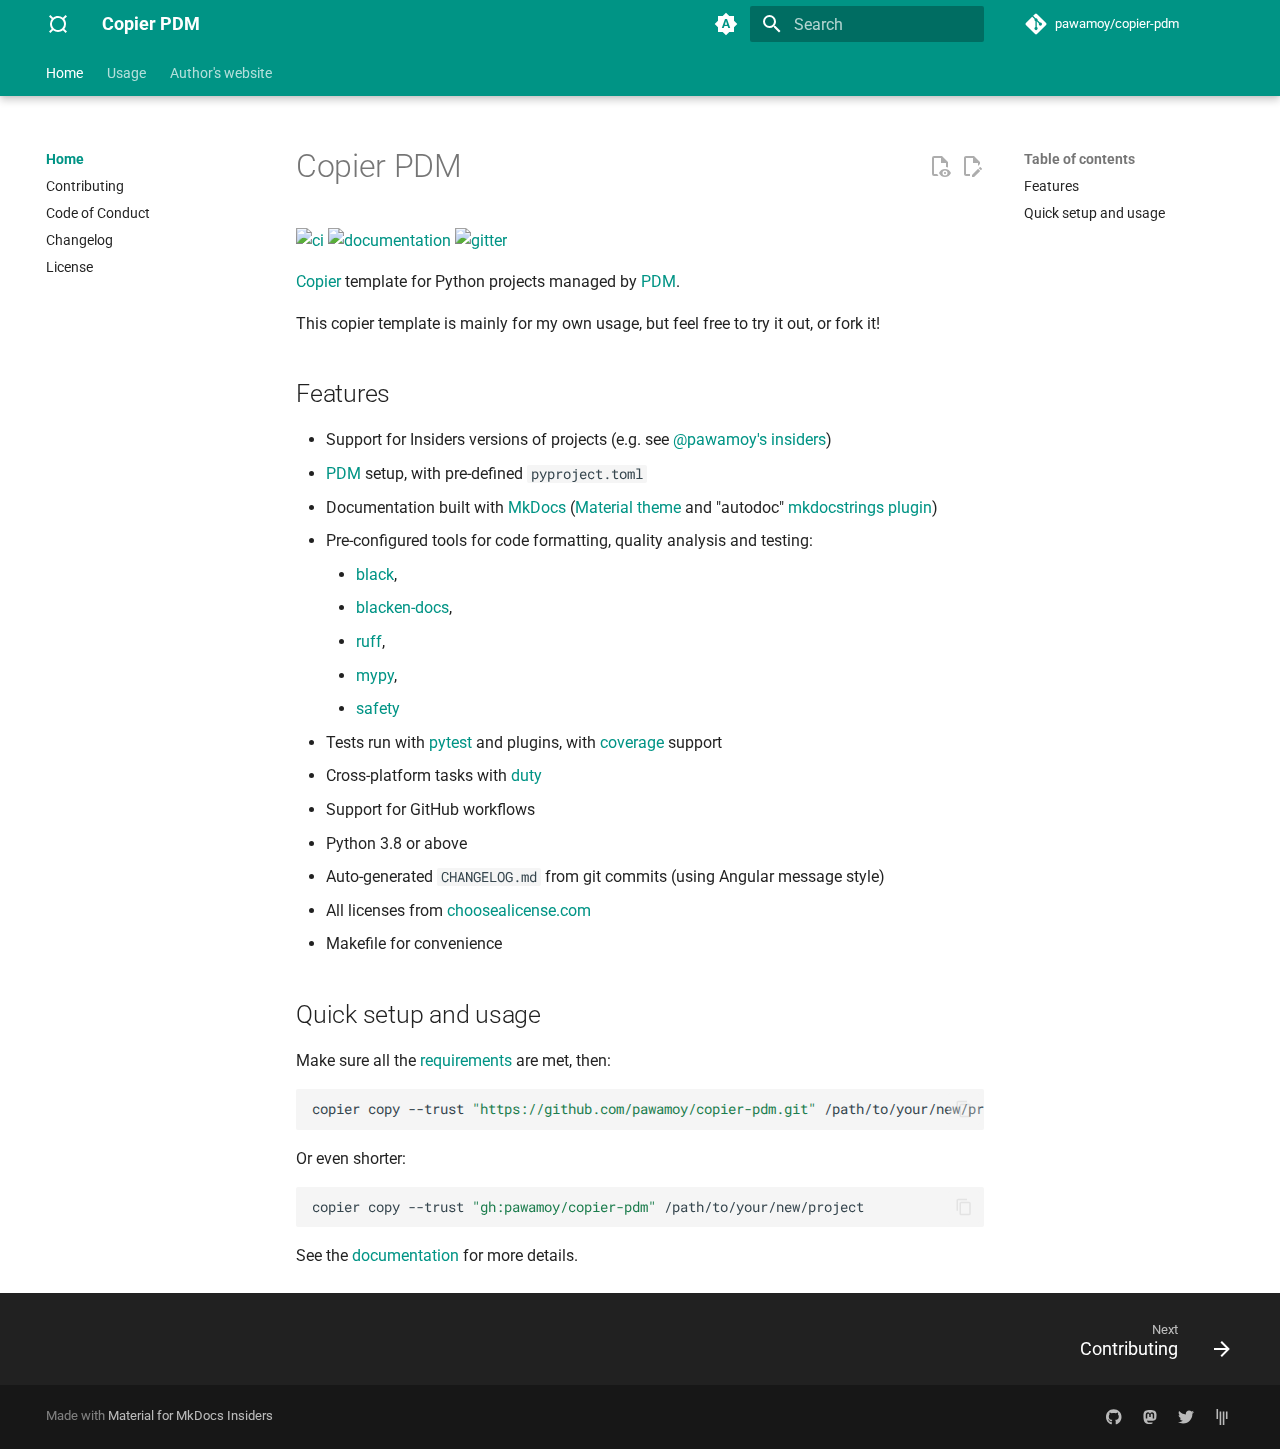
==== commit 9b698d3b: "Deployed 0f83eaf with MkDocs version: 1.5.3" ====
--- a/index.html
+++ b/index.html
@@ -534,8 +534,6 @@
       
         
       
-        
-      
     
     
     
@@ -670,32 +668,6 @@
     
   
     Updating a project
-  
-
-    
-  </span>
-  
-  
-
-      </a>
-    </li>
-  
-
-              
-            
-              
-                
-  
-  
-  
-    <li class="md-nav__item">
-      <a href="migrate/" class="md-nav__link">
-        
-  
-  <span class="md-ellipsis">
-    
-  
-    Migrating from copier-poetry
   
 
     
@@ -829,10 +801,6 @@
 for Python projects managed by <a href="https://github.com/pdm-project/pdm">PDM</a>.</p>
 <p>This copier template is mainly for my own usage,
 but feel free to try it out, or fork it!</p>
-<p>Also checkout <a href="https://github.com/pawamoy/copier-poetry">copier-poetry</a>,
-which is the same template
-but with <a href="https://github.com/python-poetry/poetry">Poetry</a> instead of PDM.
-If you are using it, see <a href="https://pawamoy.github.io/copier-pdm/migrate">how to migrate to copier-pdm</a>.</p>
 <h2 id="features">Features<a class="headerlink" href="#features" title="Permanent link">¤</a></h2>
 <ul>
 <li>Support for Insiders versions of projects (e.g. see <a href="https://pawamoy.github.io/insiders/">@pawamoy's insiders</a>)</li>
